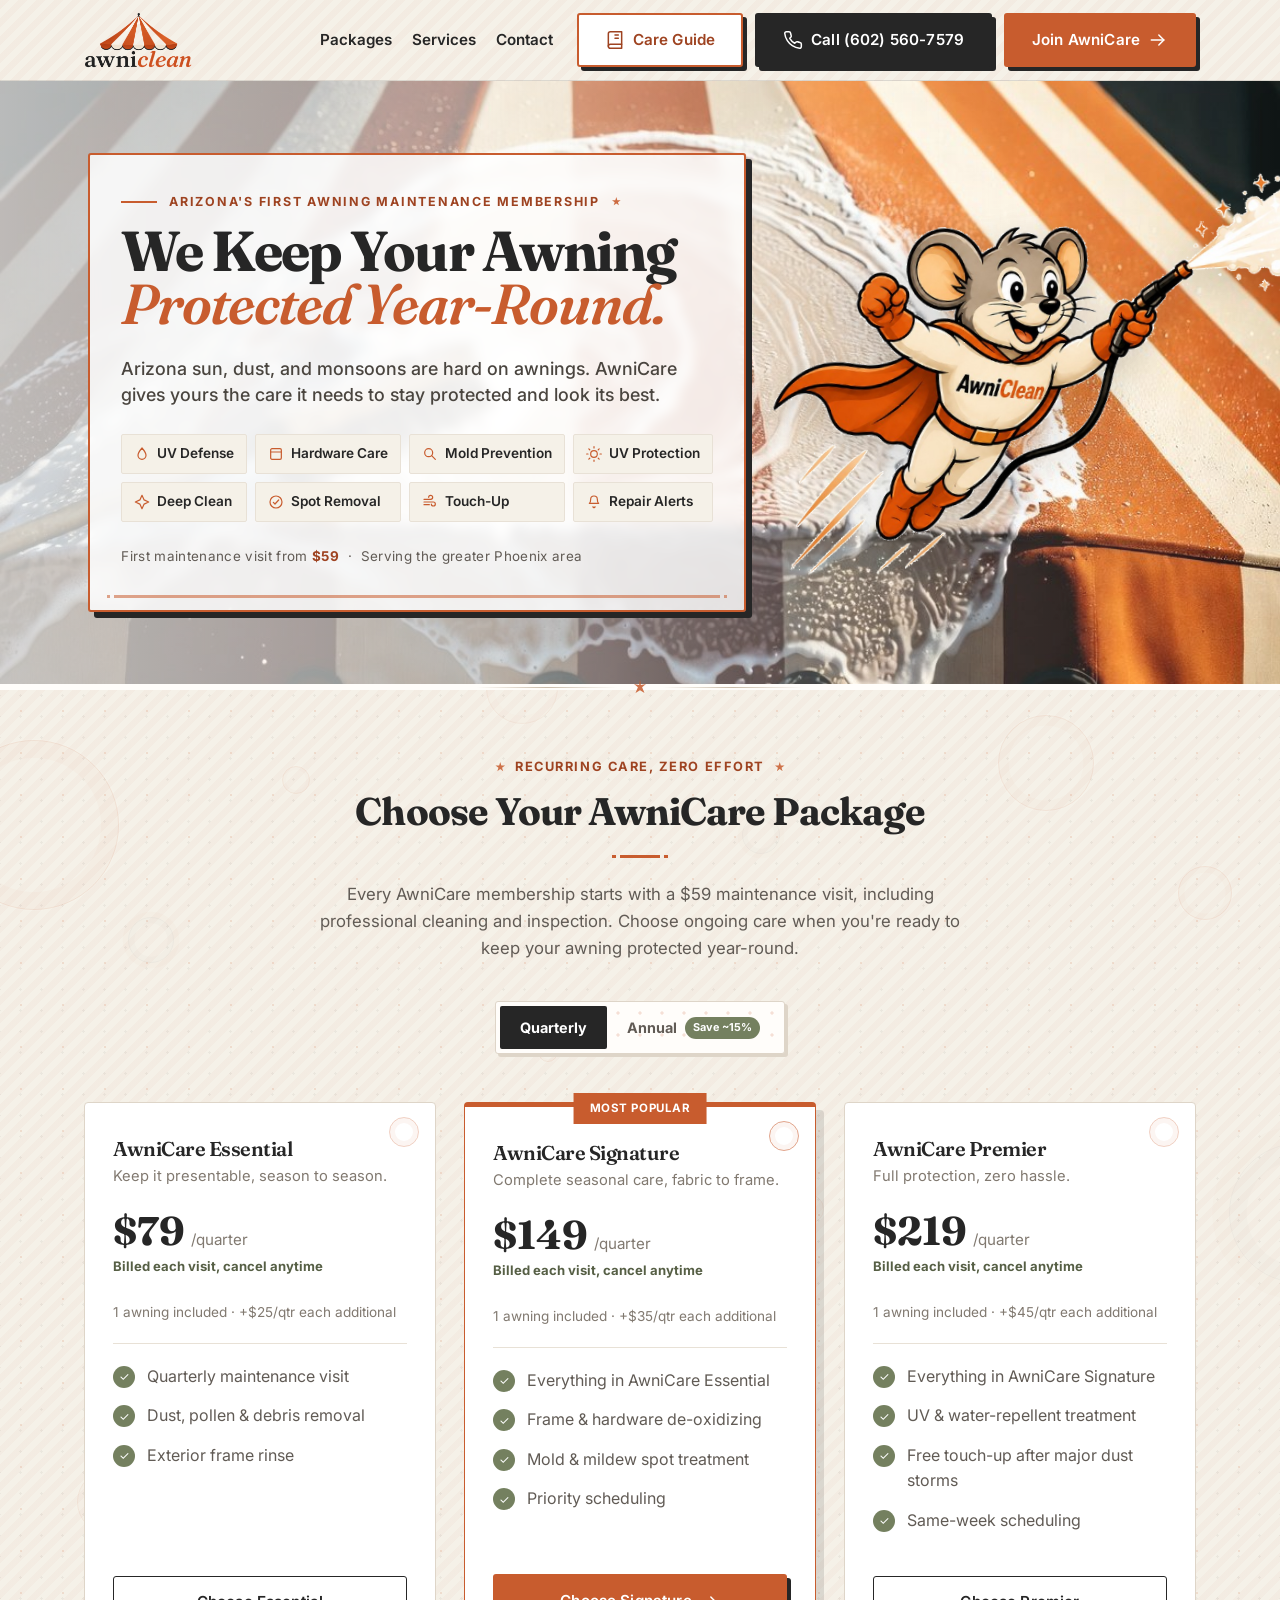
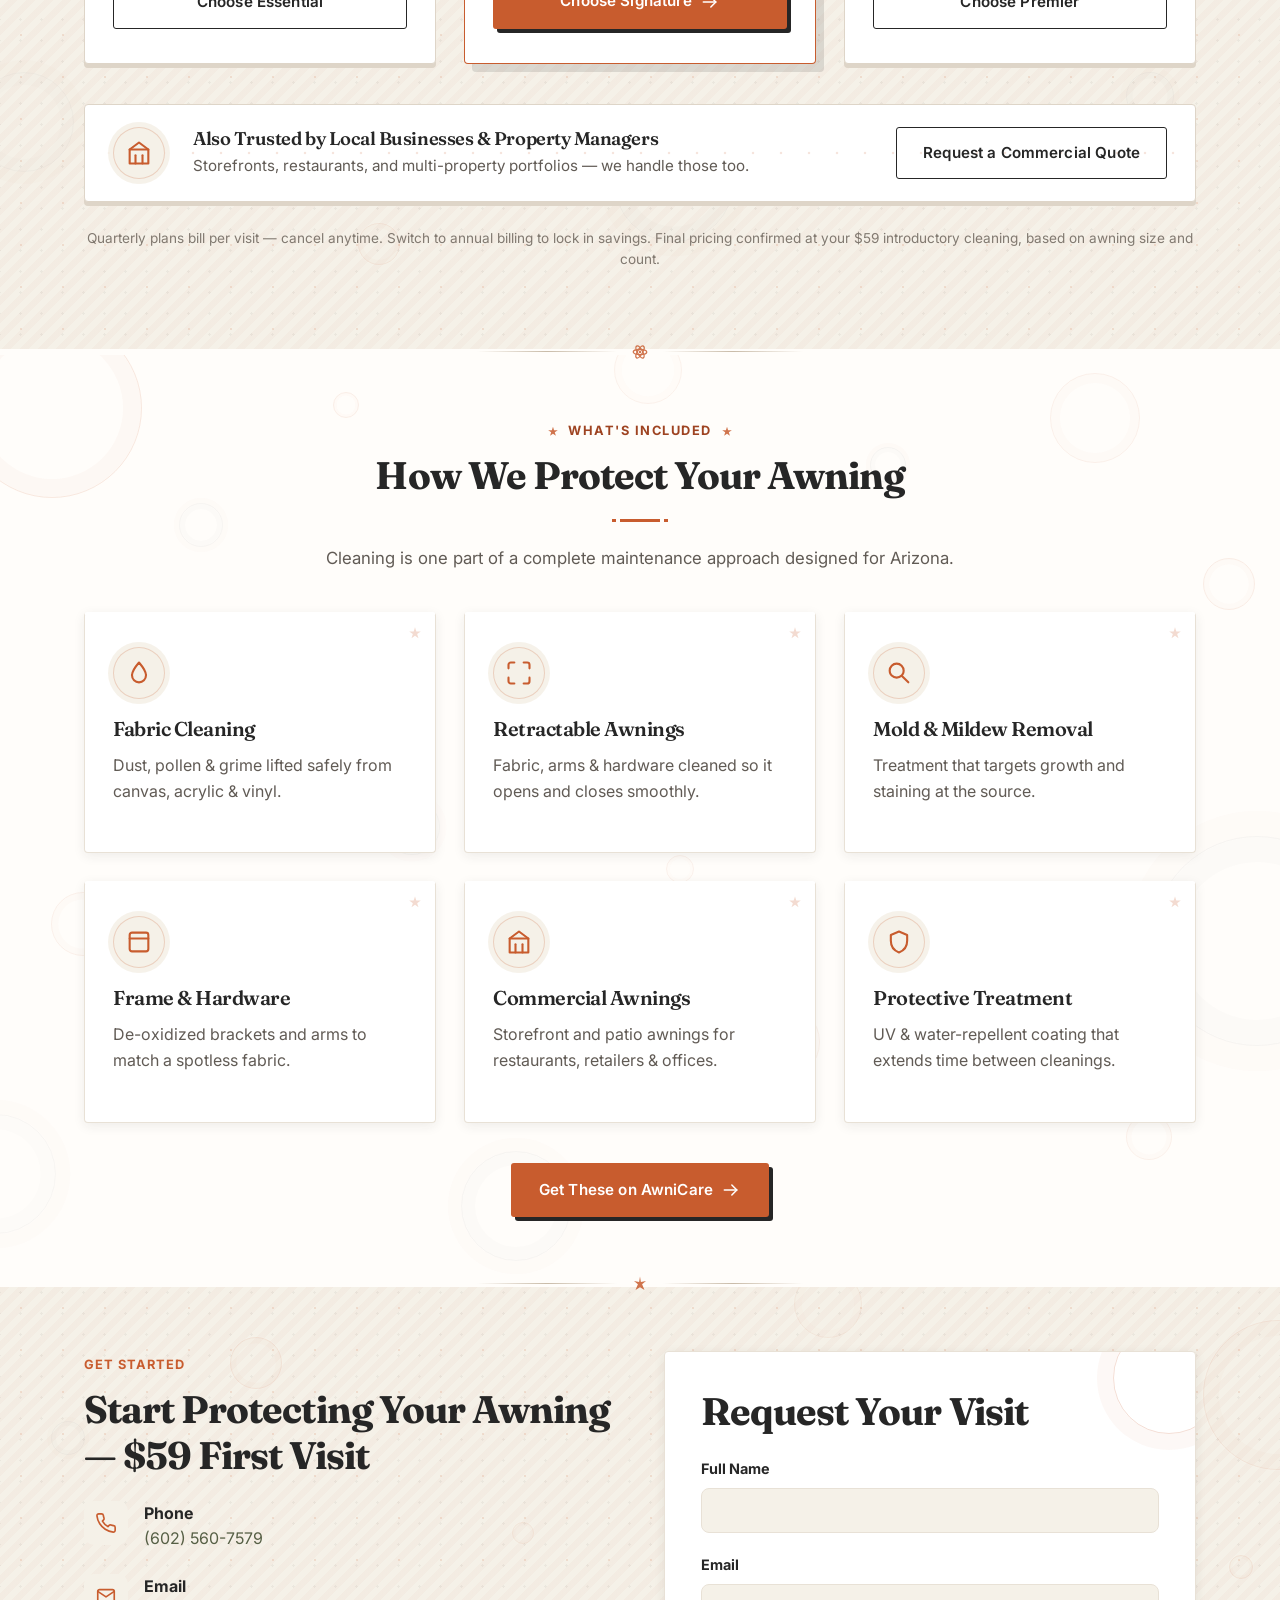
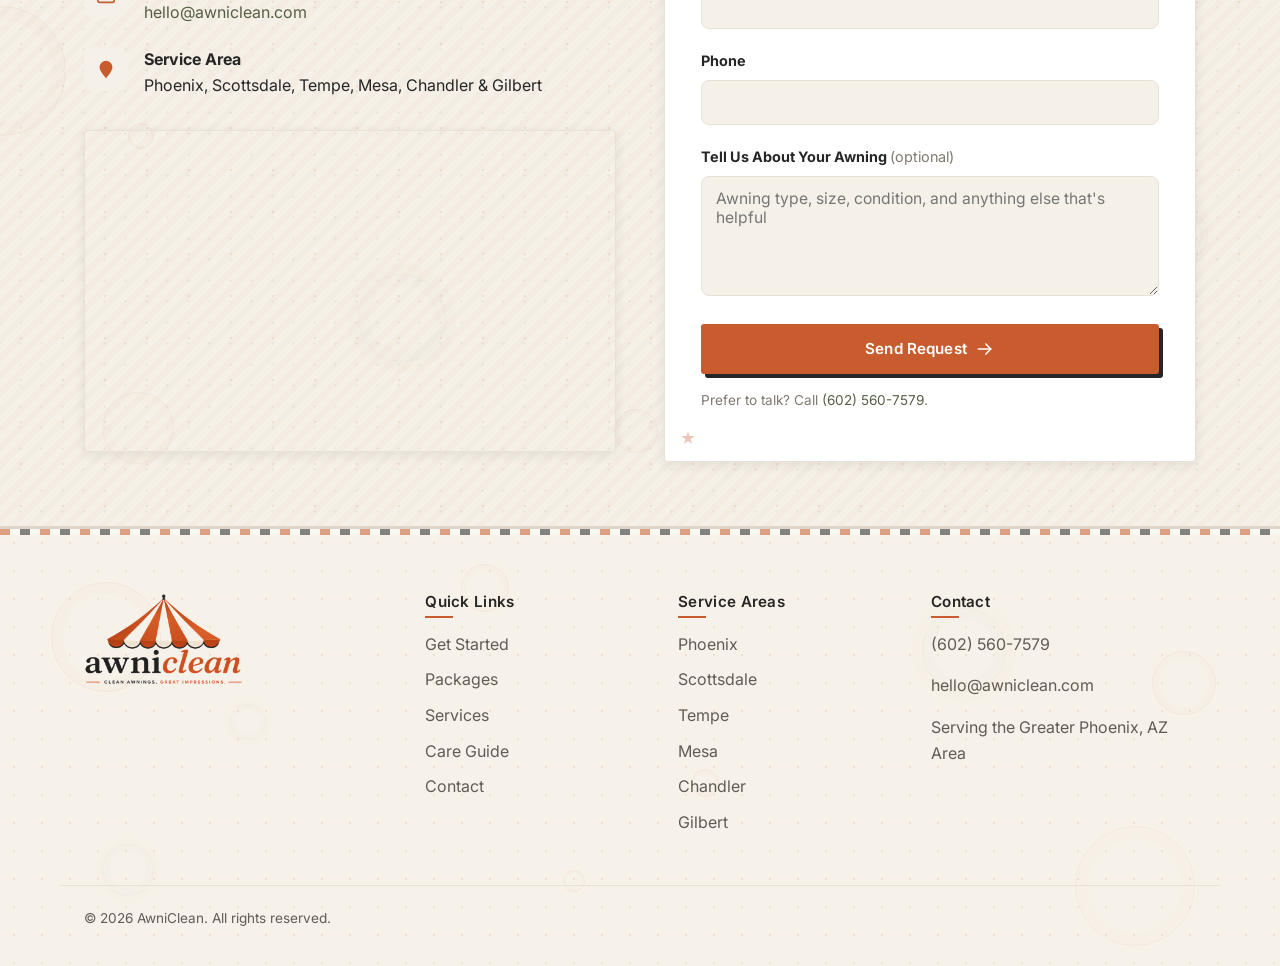
==== index.html @ f1958aed "Revamp header/hero, add mascot & visuals Redesign site header and hero: replace care-guide nav-pill " ====
<!doctype html>
<html lang="en">
    <head>
        <meta charset="UTF-8" />
        <meta name="viewport" content="width=device-width, initial-scale=1.0" />
        <title>AwniClean | Awning Cleaning Packages — Phoenix, AZ</title>
        <meta
            name="description"
            content="Join an AwniCare package and get your first cleaning for just $59 — then enjoy quarterly or annual awning maintenance year-round. Serving Phoenix, Scottsdale, Tempe, Mesa, Chandler &amp; Gilbert, AZ."
        />
        <link rel="canonical" href="https://awniclean.com/" />
        <meta name="robots" content="index, follow" />

        <meta property="og:type" content="website" />
        <meta property="og:site_name" content="AwniClean" />
        <meta
            property="og:title"
            content="AwniClean | Awning Cleaning Packages — Phoenix, AZ"
        />
        <meta
            property="og:description"
            content="Join an AwniCare package and get your first cleaning for just $59 — then enjoy quarterly or annual awning maintenance year-round."
        />
        <meta property="og:url" content="https://awniclean.com/" />
        <meta
            property="og:image"
            content="https://awniclean.com/images/og-image.png"
        />
        <meta name="twitter:card" content="summary_large_image" />

        <link rel="icon" type="image/png" href="favicon.png" />
        <link rel="preconnect" href="https://fonts.googleapis.com" />
        <link rel="preconnect" href="https://fonts.gstatic.com" crossorigin />
        <link
            href="https://fonts.googleapis.com/css2?family=Fraunces:ital,wght@0,500;0,600;0,700;1,600&family=Inter:wght@400;500;600;700&display=swap"
            rel="stylesheet"
        />
        <link rel="stylesheet" href="css/style.css" />

        <script type="application/ld+json">
            {
                "@context": "https://schema.org",
                "@type": "HomeAndConstructionBusiness",
                "name": "AwniClean",
                "image": "https://awniclean.com/images/logo-full.png",
                "telephone": "+1-602-560-7579",
                "email": "hello@awniclean.com",
                "url": "https://awniclean.com/",
                "priceRange": "$$",
                "areaServed": [
                    { "@type": "City", "name": "Phoenix" },
                    { "@type": "City", "name": "Scottsdale" },
                    { "@type": "City", "name": "Tempe" },
                    { "@type": "City", "name": "Mesa" },
                    { "@type": "City", "name": "Chandler" },
                    { "@type": "City", "name": "Gilbert" }
                ],
                "address": {
                    "@type": "PostalAddress",
                    "addressRegion": "AZ",
                    "addressCountry": "US"
                },
                "description": "Awning cleaning and maintenance packages serving the Greater Phoenix, Arizona area.",
                "makesOffer": [
                    {
                        "@type": "Offer",
                        "name": "AwniCare Essential",
                        "priceCurrency": "USD",
                        "price": "79",
                        "description": "Quarterly fabric cleaning for one awning."
                    },
                    {
                        "@type": "Offer",
                        "name": "AwniCare Signature",
                        "priceCurrency": "USD",
                        "price": "149",
                        "description": "Quarterly fabric, frame, and hardware cleaning with mold and mildew spot treatment for up to two awnings."
                    },
                    {
                        "@type": "Offer",
                        "name": "AwniCare Premier",
                        "priceCurrency": "USD",
                        "price": "219",
                        "description": "Full-service quarterly cleaning with protective treatment and priority scheduling for up to three awnings."
                    }
                ]
            }
        </script>
    </head>
    <body>
        <svg style="display: none" aria-hidden="true">
            <symbol id="icon-phone" viewBox="0 0 24 24">
                <path
                    d="M22 16.92v3a2 2 0 0 1-2.18 2 19.79 19.79 0 0 1-8.63-3.07 19.5 19.5 0 0 1-6-6 19.79 19.79 0 0 1-3.07-8.67A2 2 0 0 1 4.11 2h3a2 2 0 0 1 2 1.72c.13.96.36 1.9.7 2.81a2 2 0 0 1-.45 2.11L8.09 9.91a16 16 0 0 0 6 6l1.27-1.27a2 2 0 0 1 2.11-.45c.91.34 1.85.57 2.81.7A2 2 0 0 1 22 16.92z"
                />
            </symbol>
            <symbol id="icon-sparkle" viewBox="0 0 24 24">
                <path
                    d="M12 2 L15.18 8.82 L22 12 L15.18 15.18 L12 22 L8.82 15.18 L2 12 L8.82 8.82 Z"
                />
            </symbol>
            <symbol id="icon-check-circle" viewBox="0 0 24 24">
                <circle cx="12" cy="12" r="9" />
                <path d="M8 12.5l2.5 2.5L16 9" />
            </symbol>
            <symbol id="icon-shield" viewBox="0 0 24 24">
                <path
                    d="M12 3 L19 6 V11 C19 16 16 19.5 12 21 C8 19.5 5 16 5 11 V6 Z"
                />
            </symbol>
            <symbol id="icon-sun" viewBox="0 0 24 24">
                <circle cx="12" cy="12" r="5" />
                <line x1="12" y1="1" x2="12" y2="3" />
                <line x1="12" y1="21" x2="12" y2="23" />
                <line x1="4.22" y1="4.22" x2="5.64" y2="5.64" />
                <line x1="18.36" y1="18.36" x2="19.78" y2="19.78" />
                <line x1="1" y1="12" x2="3" y2="12" />
                <line x1="21" y1="12" x2="23" y2="12" />
                <line x1="4.22" y1="19.78" x2="5.64" y2="18.36" />
                <line x1="18.36" y1="5.64" x2="19.78" y2="4.22" />
            </symbol>
            <symbol id="icon-wind" viewBox="0 0 24 24">
                <path d="M3 8h10a3 3 0 1 0 -3 -3" />
                <path d="M3 12h14a3 3 0 1 1 -3 3" />
                <path d="M3 16h8" />
            </symbol>
            <symbol id="icon-sliders" viewBox="0 0 24 24">
                <line x1="4" y1="6" x2="20" y2="6" />
                <circle cx="9" cy="6" r="2" />
                <line x1="4" y1="12" x2="20" y2="12" />
                <circle cx="15" cy="12" r="2" />
                <line x1="4" y1="18" x2="20" y2="18" />
                <circle cx="9" cy="18" r="2" />
            </symbol>
            <symbol id="icon-bell" viewBox="0 0 24 24">
                <path
                    d="M12 3a5 5 0 0 0-5 5c0 5-2 6-2 6h14s-2-1-2-6a5 5 0 0 0-5-5z"
                />
                <path d="M10.5 19a1.5 1.5 0 0 0 3 0" />
            </symbol>
            <symbol id="icon-droplet" viewBox="0 0 24 24">
                <path
                    d="M12 3 C12 3 6 10 6 14 A6 6 0 0 0 18 14 C18 10 12 3 12 3 Z"
                />
            </symbol>
            <symbol id="icon-expand" viewBox="0 0 24 24">
                <path d="M8 3H5a2 2 0 0 0-2 2v3" />
                <path d="M16 3h3a2 2 0 0 1 2 2v3" />
                <path d="M8 21H5a2 2 0 0 1-2-2v-3" />
                <path d="M16 21h3a2 2 0 0 0 2-2v-3" />
            </symbol>
            <symbol id="icon-search" viewBox="0 0 24 24">
                <circle cx="10" cy="10" r="6" />
                <line x1="14.5" y1="14.5" x2="20" y2="20" />
            </symbol>
            <symbol id="icon-frame" viewBox="0 0 24 24">
                <rect x="4" y="4" width="16" height="16" rx="2" />
                <line x1="4" y1="9" x2="20" y2="9" />
            </symbol>
            <symbol id="icon-building" viewBox="0 0 24 24">
                <rect x="4" y="9" width="16" height="12" />
                <path d="M4 9l8-6 8 6" />
                <line x1="9" y1="21" x2="9" y2="14" />
                <line x1="15" y1="21" x2="15" y2="14" />
            </symbol>
            <symbol id="icon-mail" viewBox="0 0 24 24">
                <rect x="3" y="5" width="18" height="14" rx="2" />
                <path d="M3 7l9 6 9-6" />
            </symbol>
            <symbol id="icon-pin" viewBox="0 0 24 24">
                <path d="M12 22s7-7.58 7-12a7 7 0 1 0-14 0c0 4.42 7 12 7 12z" />
                <circle cx="12" cy="10" r="2.5" />
            </symbol>
            <symbol id="icon-arrow-right" viewBox="0 0 24 24">
                <line x1="4" y1="12" x2="19" y2="12" />
                <polyline points="13 6 19 12 13 18" />
            </symbol>
            <symbol id="icon-book" viewBox="0 0 24 24">
                <path d="M4 19.5A2.5 2.5 0 0 1 6.5 17H20" />
                <path d="M6.5 2H20v20H6.5A2.5 2.5 0 0 1 4 19.5v-15A2.5 2.5 0 0 1 6.5 2z" />
                <line x1="12" y1="6" x2="16" y2="6" />
                <line x1="12" y1="10" x2="16" y2="10" />
            </symbol>
            <symbol id="icon-atomic" viewBox="0 0 24 24">
                <circle cx="12" cy="12" r="1.6" fill="currentColor" stroke="none" />
                <ellipse cx="12" cy="12" rx="9" ry="3.4" transform="rotate(60 12 12)" />
                <ellipse cx="12" cy="12" rx="9" ry="3.4" transform="rotate(-60 12 12)" />
                <ellipse cx="12" cy="12" rx="9" ry="3.4" />
            </symbol>
            <symbol id="icon-starburst" viewBox="0 0 24 24">
                <path
                    d="M12 2l1.2 7.2L20 8l-5.2 4.2L18 20l-6-3.8L6 20l3.2-7.8L4 8l6.8 1.2L12 2z"
                    fill="currentColor"
                    stroke="none"
                />
            </symbol>
        </svg>

        <header class="site-header" id="siteHeader">
            <div class="container header-inner">
                <a href="#top" class="logo"
                    ><img
                        class="logo-header-img"
                        src="images/logo-compact.png"
                        alt="AwniClean"
                /></a>
                <nav class="site-nav">
                    <a href="#packages">Packages</a>
                    <a href="#services">Services</a>
                    <a href="#contact">Contact</a>
                </nav>
                <div class="header-cta">
                    <a href="care-guide.html" class="btn btn-care"
                        ><svg class="icon" aria-hidden="true"><use href="#icon-book"></use></svg>
                        Care Guide</a
                    >
                    <a href="tel:+16025607579" class="btn btn-call"
                        ><svg class="icon"><use href="#icon-phone"></use></svg>
                        Call (602) 560-7579</a
                    >
                    <a href="#packages" class="btn btn-primary"
                        >Join AwniCare
                        <svg class="icon">
                            <use href="#icon-arrow-right"></use></svg
                    ></a>
                </div>
                <button
                    class="nav-toggle"
                    id="navToggle"
                    aria-label="Toggle menu"
                    aria-expanded="false"
                >
                    <span></span><span></span><span></span>
                </button>
            </div>
        </header>

        <main id="top">
            <!-- INTRO -->
            <section id="offer" class="hero">
                <div class="container">
                    <div class="hero-layout">
                        <div class="section-head section-head-wide hero-copy">
                            <span class="eyebrow">Arizona's First Awning Maintenance Membership</span>
                            <h1>We Keep Your Awning<br /><em>Protected Year-Round.</em></h1>
                            <p class="hero-lead">
                                Arizona sun, dust, and monsoons are hard on awnings.
                                AwniCare gives yours the care it needs to stay protected and look its best.
                            </p>
                        <div class="feature-tags">
                            <span
                                ><svg class="icon">
                                    <use href="#icon-droplet"></use></svg
                                >UV Defense</span
                            >
                            <span
                                ><svg class="icon">
                                    <use href="#icon-frame"></use></svg
                                >Hardware Care</span
                            >
                            <span
                                ><svg class="icon">
                                    <use href="#icon-search"></use></svg
                                >Mold Prevention</span
                            >
                            <span
                                ><svg class="icon">
                                    <use href="#icon-sun"></use></svg
                                >UV Protection</span
                            >
                            <span
                                ><svg class="icon">
                                    <use href="#icon-sparkle"></use></svg
                                >Deep Clean</span
                            >
                            <span
                                ><svg class="icon">
                                    <use href="#icon-check-circle"></use></svg
                                >Spot Removal</span
                            >
                            <span
                                ><svg class="icon">
                                    <use href="#icon-wind"></use></svg
                                >Touch-Up</span
                            >
                            <span
                                ><svg class="icon">
                                    <use href="#icon-bell"></use></svg
                                >Repair Alerts</span
                            >
                        </div>
                        <p class="hero-note">First maintenance visit from <strong>$59</strong> &nbsp;·&nbsp; Serving the greater Phoenix area</p>
                        </div>
                        <img
                            class="hero-mascot"
                            src="images/mascot-awniclean.png"
                            alt="AwniClean mascot — a superhero mouse with a pressure washer"
                            width="900"
                            height="601"
                        />
                    </div>
                </div>
            </section>

            <!-- PACKAGES -->
            <div class="mcm-divider" aria-hidden="true"><span></span><svg class="icon"><use href="#icon-starburst"></use></svg><span></span></div>
            <section id="packages" class="section-alt">
                <div class="bubble-field" aria-hidden="true">
                    <i class="bubble" style="--x: -4%; --y: 4%; --s: 170px; --o: 0.55"></i>
                    <i class="bubble bubble-soft" style="--x: 10%; --y: 18%; --s: 46px; --o: 0.45"></i>
                    <i class="bubble" style="--x: 22%; --y: 6%; --s: 28px; --o: 0.4"></i>
                    <i class="bubble" style="--x: 38%; --y: -3%; --s: 72px; --o: 0.35"></i>
                    <i class="bubble bubble-soft" style="--x: 58%; --y: 10%; --s: 38px; --o: 0.4"></i>
                    <i class="bubble" style="--x: 78%; --y: 2%; --s: 96px; --o: 0.45"></i>
                    <i class="bubble" style="--x: 92%; --y: 14%; --s: 54px; --o: 0.5"></i>
                    <i class="bubble bubble-soft" style="--x: 96%; --y: 36%; --s: 140px; --o: 0.4"></i>
                    <i class="bubble" style="--x: 84%; --y: 52%; --s: 34px; --o: 0.45"></i>
                    <i class="bubble" style="--x: 70%; --y: 68%; --s: 88px; --o: 0.35"></i>
                    <i class="bubble bubble-soft" style="--x: 48%; --y: 82%; --s: 120px; --o: 0.4"></i>
                    <i class="bubble" style="--x: 28%; --y: 90%; --s: 42px; --o: 0.45"></i>
                    <i class="bubble" style="--x: 6%; --y: 62%; --s: 64px; --o: 0.4"></i>
                    <i class="bubble bubble-soft" style="--x: -2%; --y: 78%; --s: 100px; --o: 0.35"></i>
                    <i class="bubble" style="--x: 15%; --y: 44%; --s: 24px; --o: 0.5"></i>
                    <i class="bubble" style="--x: 62%; --y: 40%; --s: 30px; --o: 0.35"></i>
                    <i class="bubble bubble-soft" style="--x: 88%; --y: 78%; --s: 48px; --o: 0.4"></i>
                    <i class="bubble" style="--x: 42%; --y: 28%; --s: 20px; --o: 0.45"></i>
                </div>
                <div class="container">
                    <div class="section-head">
                        <span class="eyebrow">Recurring Care, Zero Effort</span>
                        <h2>Choose Your AwniCare Package</h2>
                        <p>
                            Every AwniCare membership starts with a $59
                            maintenance visit, including professional cleaning
                            and inspection. Choose ongoing care when you're
                            ready to keep your awning protected year-round.
                        </p>
                    </div>

                    <div class="billing-toggle">
                        <div class="billing-toggle-inner">
                            <input
                                type="radio"
                                name="billing"
                                id="billQuarterly"
                                value="quarterly"
                                checked
                            />
                            <label for="billQuarterly">Quarterly</label>
                            <input
                                type="radio"
                                name="billing"
                                id="billAnnual"
                                value="annual"
                            />
                            <label for="billAnnual"
                                >Annual
                                <span class="save-badge">Save ~15%</span></label
                            >
                        </div>
                    </div>

                    <div class="package-grid">
                        <div class="package-card">
                            <h3 class="package-name">AwniCare Essential</h3>
                            <p class="package-tagline">
                                Keep it presentable, season to season.
                            </p>
                            <div
                                class="package-price"
                                data-quarterly="$79"
                                data-annual="$269"
                                data-save="~$47/yr"
                            >
                                <span class="price-amount">$79</span
                                ><span class="price-period">/quarter</span>
                            </div>
                            <p class="package-billing-note">
                                Billed each visit, cancel anytime
                            </p>
                            <p class="package-for">
                                1 awning included &middot; +$25/qtr each
                                additional
                            </p>
                            <ul class="icon-list">
                                <li>Quarterly maintenance visit</li>
                                <li>Dust, pollen &amp; debris removal</li>
                                <li>Exterior frame rinse</li>
                            </ul>
                            <a
                                href="#contact"
                                class="btn btn-outline-navy"
                                data-package="AwniCare Essential"
                                >Choose Essential</a
                            >
                        </div>

                        <div class="package-card featured">
                            <span class="package-ribbon">Most Popular</span>
                            <h3 class="package-name">AwniCare Signature</h3>
                            <p class="package-tagline">
                                Complete seasonal care, fabric to frame.
                            </p>
                            <div
                                class="package-price"
                                data-quarterly="$149"
                                data-annual="$499"
                                data-save="~$97/yr"
                            >
                                <span class="price-amount">$149</span
                                ><span class="price-period">/quarter</span>
                            </div>
                            <p class="package-billing-note">
                                Billed each visit, cancel anytime
                            </p>
                            <p class="package-for">
                                1 awning included &middot; +$35/qtr each
                                additional
                            </p>
                            <ul class="icon-list">
                                <li>Everything in AwniCare Essential</li>
                                <li>Frame &amp; hardware de-oxidizing</li>
                                <li>Mold &amp; mildew spot treatment</li>
                                <li>Priority scheduling</li>
                            </ul>
                            <a
                                href="#contact"
                                class="btn btn-primary"
                                data-package="AwniCare Signature"
                                >Choose Signature
                                <svg class="icon">
                                    <use href="#icon-arrow-right"></use></svg
                            ></a>
                        </div>

                        <div class="package-card">
                            <h3 class="package-name">AwniCare Premier</h3>
                            <p class="package-tagline">
                                Full protection, zero hassle.
                            </p>
                            <div
                                class="package-price"
                                data-quarterly="$219"
                                data-annual="$729"
                                data-save="~$147/yr"
                            >
                                <span class="price-amount">$219</span
                                ><span class="price-period">/quarter</span>
                            </div>
                            <p class="package-billing-note">
                                Billed each visit, cancel anytime
                            </p>
                            <p class="package-for">
                                1 awning included &middot; +$45/qtr each
                                additional
                            </p>
                            <ul class="icon-list">
                                <li>Everything in AwniCare Signature</li>
                                <li>UV &amp; water-repellent treatment</li>
                                <li>Free touch-up after major dust storms</li>
                                <li>Same-week scheduling</li>
                            </ul>
                            <a
                                href="#contact"
                                class="btn btn-outline-navy"
                                data-package="AwniCare Premier"
                                >Choose Premier</a
                            >
                        </div>
                    </div>

                    <div class="commercial-banner">
                        <div class="card-icon"><svg class="icon"><use href="#icon-building"></use></svg></div>
                        <div class="commercial-banner-copy">
                            <h3>Also Trusted by Local Businesses &amp; Property Managers</h3>
                            <p>Storefronts, restaurants, and multi-property portfolios — we handle those too.</p>
                        </div>
                        <a href="#contact" class="btn btn-outline-navy" data-package="Commercial Account">Request a Commercial Quote</a>
                    </div>

                    <p
                        class="form-note"
                        style="text-align: center; margin-top: 1.6rem"
                    >
                        Quarterly plans bill per visit — cancel anytime. Switch
                        to annual billing to lock in savings. Final pricing
                        confirmed at your $59 introductory cleaning, based on
                        awning size and count.
                    </p>
                </div>
            </section>

            <!-- SERVICES -->
            <div class="mcm-divider" aria-hidden="true"><span></span><svg class="icon"><use href="#icon-atomic"></use></svg><span></span></div>
            <section id="services">
                <div class="bubble-field" aria-hidden="true">
                    <i class="bubble" style="--x: -3%; --y: -4%; --s: 180px; --o: 0.65"></i>
                    <i class="bubble bubble-soft" style="--x: 14%; --y: 16%; --s: 44px; --o: 0.4"></i>
                    <i class="bubble" style="--x: 26%; --y: 4%; --s: 26px; --o: 0.45"></i>
                    <i class="bubble" style="--x: 48%; --y: -2%; --s: 68px; --o: 0.35"></i>
                    <i class="bubble bubble-soft" style="--x: 68%; --y: 10%; --s: 36px; --o: 0.45"></i>
                    <i class="bubble" style="--x: 82%; --y: 2%; --s: 90px; --o: 0.4"></i>
                    <i class="bubble" style="--x: 94%; --y: 22%; --s: 52px; --o: 0.5"></i>
                    <i class="bubble bubble-soft" style="--x: 90%; --y: 52%; --s: 210px; --o: 0.42"></i>
                    <i class="bubble" style="--x: 74%; --y: 48%; --s: 30px; --o: 0.4"></i>
                    <i class="bubble" style="--x: 58%; --y: 70%; --s: 78px; --o: 0.35"></i>
                    <i class="bubble bubble-soft" style="--x: 36%; --y: 86%; --s: 110px; --o: 0.4"></i>
                    <i class="bubble" style="--x: 18%; --y: 76%; --s: 40px; --o: 0.45"></i>
                    <i class="bubble" style="--x: 4%; --y: 58%; --s: 64px; --o: 0.4"></i>
                    <i class="bubble bubble-soft" style="--x: -5%; --y: 82%; --s: 120px; --o: 0.35"></i>
                    <i class="bubble" style="--x: 42%; --y: 38%; --s: 22px; --o: 0.5"></i>
                    <i class="bubble" style="--x: 62%; --y: 28%; --s: 18px; --o: 0.4"></i>
                    <i class="bubble bubble-soft" style="--x: 8%; --y: 36%; --s: 32px; --o: 0.4"></i>
                    <i class="bubble" style="--x: 88%; --y: 82%; --s: 46px; --o: 0.4"></i>
                    <i class="bubble" style="--x: 52%; --y: 54%; --s: 28px; --o: 0.35"></i>
                    <i class="bubble bubble-soft" style="--x: 30%; --y: 48%; --s: 56px; --o: 0.3"></i>
                </div>
                <div class="container">
                    <div class="section-head">
                        <span class="eyebrow">What's Included</span>
                        <h2>How We Protect Your Awning</h2>
                        <p>
                            Cleaning is one part of a complete maintenance
                            approach designed for Arizona.
                        </p>
                    </div>
                    <div class="grid-3">
                        <div class="card">
                            <div class="card-icon">
                                <svg class="icon">
                                    <use href="#icon-droplet"></use>
                                </svg>
                            </div>
                            <h3>Fabric Cleaning</h3>
                            <p>
                                Dust, pollen &amp; grime lifted safely from
                                canvas, acrylic &amp; vinyl.
                            </p>
                        </div>
                        <div class="card">
                            <div class="card-icon">
                                <svg class="icon">
                                    <use href="#icon-expand"></use>
                                </svg>
                            </div>
                            <h3>Retractable Awnings</h3>
                            <p>
                                Fabric, arms &amp; hardware cleaned so it opens
                                and closes smoothly.
                            </p>
                        </div>
                        <div class="card">
                            <div class="card-icon">
                                <svg class="icon">
                                    <use href="#icon-search"></use>
                                </svg>
                            </div>
                            <h3>Mold &amp; Mildew Removal</h3>
                            <p>
                                Treatment that targets growth and staining at
                                the source.
                            </p>
                        </div>
                        <div class="card">
                            <div class="card-icon">
                                <svg class="icon">
                                    <use href="#icon-frame"></use>
                                </svg>
                            </div>
                            <h3>Frame &amp; Hardware</h3>
                            <p>
                                De-oxidized brackets and arms to match a
                                spotless fabric.
                            </p>
                        </div>
                        <div class="card">
                            <div class="card-icon">
                                <svg class="icon">
                                    <use href="#icon-building"></use>
                                </svg>
                            </div>
                            <h3>Commercial Awnings</h3>
                            <p>
                                Storefront and patio awnings for restaurants,
                                retailers &amp; offices.
                            </p>
                        </div>
                        <div class="card">
                            <div class="card-icon">
                                <svg class="icon">
                                    <use href="#icon-shield"></use>
                                </svg>
                            </div>
                            <h3>Protective Treatment</h3>
                            <p>
                                UV &amp; water-repellent coating that extends
                                time between cleanings.
                            </p>
                        </div>
                    </div>
                    <div style="text-align: center; margin-top: 2.5rem">
                        <a href="#packages" class="btn btn-primary"
                            >Get These on AwniCare
                            <svg class="icon">
                                <use href="#icon-arrow-right"></use></svg
                        ></a>
                    </div>
                </div>
            </section>

            <div class="mcm-divider" aria-hidden="true"><span></span><svg class="icon"><use href="#icon-starburst"></use></svg><span></span></div>
            <!-- CONTACT -->
            <section id="contact" class="section-alt">
                <div class="bubble-field" aria-hidden="true">
                    <i class="bubble" style="--x: 94%; --y: 4%; --s: 150px; --o: 0.45"></i>
                    <i class="bubble bubble-soft" style="--x: 78%; --y: 12%; --s: 40px; --o: 0.4"></i>
                    <i class="bubble" style="--x: 62%; --y: -2%; --s: 68px; --o: 0.35"></i>
                    <i class="bubble" style="--x: 18%; --y: 6%; --s: 52px; --o: 0.5"></i>
                    <i class="bubble bubble-soft" style="--x: 4%; --y: 16%; --s: 34px; --o: 0.4"></i>
                    <i class="bubble" style="--x: -5%; --y: 38%; --s: 130px; --o: 0.4"></i>
                    <i class="bubble" style="--x: 10%; --y: 52%; --s: 26px; --o: 0.45"></i>
                    <i class="bubble bubble-soft" style="--x: 28%; --y: 70%; --s: 88px; --o: 0.35"></i>
                    <i class="bubble" style="--x: 48%; --y: 86%; --s: 44px; --o: 0.4"></i>
                    <i class="bubble" style="--x: 70%; --y: 76%; --s: 100px; --o: 0.4"></i>
                    <i class="bubble bubble-soft" style="--x: 90%; --y: 62%; --s: 56px; --o: 0.4"></i>
                    <i class="bubble" style="--x: 86%; --y: 88%; --s: 30px; --o: 0.45"></i>
                    <i class="bubble" style="--x: 40%; --y: 28%; --s: 22px; --o: 0.4"></i>
                    <i class="bubble bubble-soft" style="--x: 54%; --y: 48%; --s: 36px; --o: 0.35"></i>
                    <i class="bubble" style="--x: 8%; --y: 84%; --s: 72px; --o: 0.35"></i>
                    <i class="bubble" style="--x: 96%; --y: 32%; --s: 24px; --o: 0.5"></i>
                </div>
                <div class="container contact-wrap">
                    <div>
                        <span class="eyebrow">Get Started</span>
                        <h2>Start Protecting Your Awning — $59 First Visit</h2>
                        <ul class="contact-info-list">
                            <li>
                                <span class="ci-icon"
                                    ><svg class="icon">
                                        <use href="#icon-phone"></use></svg
                                ></span>
                                <div>
                                    <strong>Phone</strong
                                    ><a href="tel:+16025607579"
                                        >(602) 560-7579</a
                                    >
                                </div>
                            </li>
                            <li>
                                <span class="ci-icon"
                                    ><svg class="icon">
                                        <use href="#icon-mail"></use></svg
                                ></span>
                                <div>
                                    <strong>Email</strong
                                    ><a href="mailto:hello@awniclean.com"
                                        >hello@awniclean.com</a
                                    >
                                </div>
                            </li>
                            <li>
                                <span class="ci-icon"
                                    ><svg class="icon icon-pin">
                                        <use href="#icon-pin"></use></svg
                                ></span>
                                <div>
                                    <strong>Service Area</strong>Phoenix,
                                    Scottsdale, Tempe, Mesa, Chandler &amp;
                                    Gilbert
                                </div>
                            </li>
                        </ul>
                        <div class="map-embed">
                            <iframe
                                src="https://www.google.com/maps?q=Phoenix,AZ&output=embed"
                                title="Map of the Phoenix, AZ service area"
                                loading="lazy"
                                referrerpolicy="no-referrer-when-downgrade"
                            >
                            </iframe>
                        </div>
                    </div>

                    <div class="form-card">
                        <h2>Request Your Visit</h2>
                        <!--
          Formspree setup:
          1. Create a free account at https://formspree.io
          2. Create a new form and copy its endpoint (looks like https://formspree.io/f/xxxxxxxx)
          3. Replace YOUR_FORM_ID below with that ID
        -->
                        <form
                            id="contactForm"
                            action="https://formspree.io/f/YOUR_FORM_ID"
                            method="POST"
                        >
                            <input
                                type="text"
                                name="_gotcha"
                                class="hp-field"
                                tabindex="-1"
                                autocomplete="off"
                            />
                            <input
                                type="hidden"
                                name="_subject"
                                value="New quote request from awniclean.com"
                            />

                            <div class="form-row">
                                <label for="name">Full Name</label>
                                <input
                                    type="text"
                                    id="name"
                                    name="name"
                                    required
                                    autocomplete="name"
                                />
                            </div>
                            <div class="form-row">
                                <label for="email">Email</label>
                                <input
                                    type="email"
                                    id="email"
                                    name="email"
                                    required
                                    autocomplete="email"
                                />
                            </div>
                            <div class="form-row">
                                <label for="phone">Phone</label>
                                <input
                                    type="tel"
                                    id="phone"
                                    name="phone"
                                    autocomplete="tel"
                                />
                            </div>
                            <div class="form-row">
                                <label for="message"
                                    >Tell Us About Your Awning
                                    <span
                                        style="
                                            font-weight: 400;
                                            color: var(--gray-500);
                                            text-transform: none;
                                            letter-spacing: 0;
                                        "
                                        >(optional)</span
                                    ></label
                                >
                                <textarea
                                    id="message"
                                    name="message"
                                    placeholder="Awning type, size, condition, and anything else that's helpful"
                                ></textarea>
                            </div>

                            <button
                                type="submit"
                                class="btn btn-primary btn-block"
                            >
                                Send Request
                                <svg class="icon">
                                    <use href="#icon-arrow-right"></use>
                                </svg>
                            </button>
                            <p
                                id="formStatus"
                                class="form-status"
                                role="status"
                            ></p>
                            <p class="form-note">
                                Prefer to talk? Call
                                <a href="tel:+16025607579">(602) 560-7579</a>.
                            </p>
                        </form>
                    </div>
                </div>
            </section>
        </main>

        <footer class="site-footer">
            <div class="bubble-field" aria-hidden="true">
                <i class="bubble" style="--x: 4%; --y: 12%; --s: 110px; --o: 0.4"></i>
                <i class="bubble bubble-soft" style="--x: 18%; --y: 40%; --s: 36px; --o: 0.35"></i>
                <i class="bubble" style="--x: 36%; --y: 8%; --s: 48px; --o: 0.4"></i>
                <i class="bubble" style="--x: 54%; --y: 55%; --s: 28px; --o: 0.4"></i>
                <i class="bubble bubble-soft" style="--x: 72%; --y: 18%; --s: 84px; --o: 0.35"></i>
                <i class="bubble" style="--x: 90%; --y: 28%; --s: 64px; --o: 0.4"></i>
                <i class="bubble" style="--x: 84%; --y: 68%; --s: 120px; --o: 0.3"></i>
                <i class="bubble bubble-soft" style="--x: 8%; --y: 72%; --s: 52px; --o: 0.35"></i>
                <i class="bubble" style="--x: 44%; --y: 78%; --s: 22px; --o: 0.4"></i>
            </div>
            <div class="container footer-grid">
                <div>
                    <a href="#top" class="logo footer-logo"
                        ><img
                            class="logo-footer-img"
                            src="images/logo-full.png"
                            alt="AwniClean — Clean Awnings. Great Impressions."
                    /></a>
                </div>
                <div>
                    <h3>Quick Links</h3>
                    <ul>
                        <li><a href="#offer">Get Started</a></li>
                        <li><a href="#packages">Packages</a></li>
                        <li><a href="#services">Services</a></li>
                        <li><a href="care-guide.html">Care Guide</a></li>
                        <li><a href="#contact">Contact</a></li>
                    </ul>
                </div>
                <div>
                    <h3>Service Areas</h3>
                    <ul>
                        <li>Phoenix</li>
                        <li>Scottsdale</li>
                        <li>Tempe</li>
                        <li>Mesa</li>
                        <li>Chandler</li>
                        <li>Gilbert</li>
                    </ul>
                </div>
                <div>
                    <h3>Contact</h3>
                    <p><a href="tel:+16025607579">(602) 560-7579</a></p>
                    <p>
                        <a href="mailto:hello@awniclean.com"
                            >hello@awniclean.com</a
                        >
                    </p>
                    <p>Serving the Greater Phoenix, AZ Area</p>
                </div>
            </div>
            <div class="footer-bottom container">
                <p>
                    &copy; <span id="year"></span> AwniClean. All rights
                    reserved.
                </p>
            </div>
        </footer>

        <div class="mobile-call-bar">
            <a href="tel:+16025607579"
                ><svg class="icon"><use href="#icon-phone"></use></svg> Call
                Now: (602) 560-7579</a
            >
        </div>

        <script src="js/main.js"></script>
    </body>
</html>
---- css/style.css ----
/* ==========================================================================
   AwniClean — global stylesheet
   ========================================================================== */

:root {
  --navy: #211d19;
  --navy-light: #38312a;
  --teal: #74805f;
  --teal-dark: #565f45;
  --terracotta: #bf5730;
  --terracotta-dark: #984526;
  --cream: #f5ede1;
  --white: #ffffff;
  --gray-900: #221f1a;
  --gray-700: #5c5348;
  --gray-500: #8a8071;
  --gray-200: #e5dbc9;
  --gray-100: #f0e8da;

  --font-head: 'Fraunces', Georgia, serif;
  --font-body: 'Inter', 'Segoe UI', system-ui, sans-serif;

  --radius: 10px;
  --shadow-sm: 0 2px 8px rgba(11, 37, 69, 0.08);
  --shadow-md: 0 8px 24px rgba(11, 37, 69, 0.12);
  --shadow-lg: 0 16px 40px rgba(11, 37, 69, 0.18);
  --container: 1160px;
}

* { box-sizing: border-box; }
html { scroll-behavior: smooth; }

body {
  margin: 0;
  font-family: var(--font-body);
  color: var(--gray-900);
  background: var(--white);
  line-height: 1.6;
  -webkit-font-smoothing: antialiased;
}

img, svg { max-width: 100%; display: block; }

h1, h2, h3, h4 {
  font-family: var(--font-head);
  color: var(--navy);
  line-height: 1.2;
  margin: 0 0 0.6em;
}

h1 { font-size: clamp(2rem, 4vw + 1rem, 3.2rem); font-weight: 700; }
h2 { font-size: clamp(1.6rem, 2vw + 1rem, 2.4rem); font-weight: 700; }
h3 { font-size: 1.25rem; font-weight: 600; }
p { margin: 0 0 1em; color: var(--gray-700); }
a { color: var(--teal-dark); text-decoration: none; }
a:hover { text-decoration: underline; }
ul { padding-left: 1.2em; }

.container {
  width: 100%;
  max-width: var(--container);
  margin: 0 auto;
  padding: 0 24px;
}

section { padding: 64px 0; }
section[id] { scroll-margin-top: 88px; }
.section-alt { background: var(--cream); }
.section-navy { background: var(--navy); color: var(--white); }

#offer {
  background-image: linear-gradient(rgba(255, 255, 255, 0.86), rgba(255, 255, 255, 0.86)), url('../images/cleaning-process-bg.jpg');
  background-size: cover;
  background-position: center;
}
.section-navy h2, .section-navy h3 { color: var(--white); }
.section-navy p { color: #d8cfc0; }

.eyebrow {
  display: inline-block;
  font-family: var(--font-body);
  font-weight: 700;
  font-size: 0.8rem;
  letter-spacing: 0.08em;
  text-transform: uppercase;
  color: var(--terracotta);
  margin-bottom: 0.8em;
}

.section-head { max-width: 680px; margin: 0 auto 3rem; text-align: center; }
.section-head p { font-size: 1.05rem; }
.section-head-wide { max-width: 800px; }

.feature-tags {
  display: flex;
  flex-wrap: wrap;
  justify-content: center;
  gap: 10px;
  margin: 1.8rem 0 0;
}
.feature-tags span {
  display: inline-flex;
  align-items: center;
  gap: 7px;
  background: var(--white);
  border: 1px solid var(--gray-200);
  border-radius: 50px;
  padding: 9px 16px;
  font-family: var(--font-body);
  font-weight: 600;
  font-size: 0.85rem;
  color: var(--navy);
  box-shadow: var(--shadow-sm);
}
.feature-tags .icon { width: 16px; height: 16px; color: var(--terracotta); }

/* Buttons */
.btn {
  display: inline-flex;
  align-items: center;
  gap: 8px;
  font-family: var(--font-body);
  font-weight: 600;
  font-size: 0.95rem;
  padding: 13px 26px;
  border-radius: 50px;
  border: 2px solid transparent;
  cursor: pointer;
  transition: transform 0.15s ease, box-shadow 0.15s ease, background 0.15s ease;
  white-space: nowrap;
}
.btn:hover { text-decoration: none; transform: translateY(-2px); }

.btn-primary { background: var(--terracotta); color: var(--white); box-shadow: var(--shadow-sm); }
.btn-primary:hover { background: var(--terracotta-dark); box-shadow: var(--shadow-md); }

.btn-call { background: var(--navy); color: var(--white); }
.btn-call:hover { background: var(--navy-light); }

.btn-outline { background: transparent; border-color: var(--white); color: var(--white); }
.btn-outline:hover { background: rgba(255,255,255,0.12); }

.btn-outline-navy { background: transparent; border-color: var(--navy); color: var(--navy); }
.btn-outline-navy:hover { background: var(--navy); color: var(--white); }

.btn-lg { padding: 16px 34px; font-size: 1.05rem; }
.btn-block { width: 100%; justify-content: center; }

/* ==========================================================================
   Header
   ========================================================================== */
.site-header {
  position: sticky;
  top: 0;
  z-index: 100;
  background-color: var(--cream);
  background-image: linear-gradient(135deg, rgba(200, 92, 46, 0.035) 25%, transparent 25%, transparent 50%, rgba(200, 92, 46, 0.035) 50%, rgba(200, 92, 46, 0.035) 75%, transparent 75%);
  background-size: 18px 18px;
  border-bottom: 1px solid var(--gray-200);
}

.header-inner {
  display: flex;
  align-items: center;
  justify-content: space-between;
  padding: 14px 24px;
  gap: 24px;
}

.logo { display: inline-flex; align-items: center; }
.logo:hover { opacity: 0.85; }
.logo-header-img { height: 52px; width: auto; display: block; }
.logo-footer-img { height: 92px; width: auto; display: block; }

.site-nav {
  display: flex;
  align-items: center;
  gap: 20px;
  margin-left: auto;
}
.site-nav a {
  position: relative;
  padding: 4px 0;
  font-family: var(--font-body);
  font-weight: 600;
  font-size: 0.95rem;
  color: var(--gray-900);
}
.site-nav a::after {
  content: '';
  position: absolute;
  left: 50%;
  bottom: 0;
  width: 0;
  height: 2px;
  background: var(--terracotta);
  border-radius: 1px;
  transform: translateX(-50%);
  transition: width 0.22s ease;
}
.site-nav a:hover {
  color: var(--terracotta-dark);
  text-decoration: none;
}
.site-nav a:hover::after {
  width: 12px;
}
.site-nav a.active {
  color: var(--terracotta);
}
.site-nav a.active::after {
  width: 18px;
}
.nav-divider { width: 1px; height: 18px; background: var(--gray-200); }
.header-cta {
  display: flex;
  align-items: center;
  gap: 12px;
}
.header-cta .btn {
  border-radius: 3px;
  border-width: 2px;
  box-shadow: 4px 4px 0 var(--navy);
  letter-spacing: 0.01em;
}
.header-cta .btn:hover {
  box-shadow: 6px 6px 0 var(--navy);
  transform: translateY(-2px);
}
.btn-care {
  background: #ffffff;
  color: var(--terracotta-dark);
  border-color: var(--terracotta);
}
.btn-care:hover {
  background: var(--terracotta);
  color: var(--white);
  border-color: var(--terracotta);
}
.btn-care.active {
  background: var(--terracotta);
  color: var(--white);
  border-color: var(--terracotta);
}

.nav-toggle {
  display: none;
  flex-direction: column;
  justify-content: center;
  gap: 5px;
  width: 40px;
  height: 40px;
  background: none;
  border: none;
  cursor: pointer;
}
.nav-toggle span {
  display: block;
  height: 2px;
  background: var(--navy);
  border-radius: 2px;
}

/* ==========================================================================
   Trust bar
   ========================================================================== */
.trust-bar {
  background: var(--white);
  border-bottom: 1px solid var(--gray-200);
  padding: 28px 0;
}
.trust-grid {
  display: grid;
  grid-template-columns: repeat(4, 1fr);
  gap: 24px;
  text-align: center;
}
.trust-grid div {
  font-family: var(--font-body);
  font-weight: 700;
  color: var(--navy);
  font-size: 0.95rem;
  display: flex;
  flex-direction: column;
  align-items: center;
  gap: 8px;
}

/* ==========================================================================
   Cards
   ========================================================================== */
.grid-3 { display: grid; grid-template-columns: repeat(3, 1fr); gap: 28px; }
.grid-2 { display: grid; grid-template-columns: repeat(2, 1fr); gap: 28px; }

.card {
  background: var(--white);
  border: 1px solid var(--gray-200);
  border-radius: var(--radius);
  padding: 32px 28px;
  box-shadow: var(--shadow-sm);
  transition: box-shadow 0.2s ease, transform 0.2s ease;
}
.card:hover { box-shadow: var(--shadow-md); transform: translateY(-4px); }

.card-icon {
  width: 52px;
  height: 52px;
  border-radius: 12px;
  background: var(--cream);
  display: flex;
  align-items: center;
  justify-content: center;
  margin-bottom: 18px;
  color: var(--terracotta);
}

/* Icon system (SVG sprite via <use>) */
.icon {
  display: inline-block;
  flex-shrink: 0;
  fill: none;
  stroke: currentColor;
  stroke-width: 1.8;
  stroke-linecap: round;
  stroke-linejoin: round;
}
.icon-sparkle, .icon-pin { fill: currentColor; stroke: none; }
.card-icon .icon { width: 28px; height: 28px; }
.btn .icon { width: 20px; height: 20px; }
.btn-lg .icon { width: 22px; height: 22px; }
.protection-icon .icon { width: 26px; height: 26px; color: var(--terracotta); }
.ci-icon .icon { width: 22px; height: 22px; }

.icon-list { list-style: none; padding: 0; margin: 0; }
.icon-list li {
  display: flex;
  gap: 12px;
  align-items: flex-start;
  margin-bottom: 14px;
  color: var(--gray-700);
}
.icon-list li::before {
  content: "✓";
  flex-shrink: 0;
  width: 22px;
  height: 22px;
  border-radius: 50%;
  background: var(--teal);
  color: var(--white);
  font-size: 0.75rem;
  display: flex;
  align-items: center;
  justify-content: center;
  margin-top: 2px;
}

/* Process steps */
.steps { counter-reset: step; display: grid; grid-template-columns: repeat(4, 1fr); gap: 24px; }
.step { position: relative; padding-top: 8px; }
.step::before {
  counter-increment: step;
  content: counter(step);
  display: flex;
  align-items: center;
  justify-content: center;
  width: 44px;
  height: 44px;
  border-radius: 50%;
  background: var(--terracotta);
  color: var(--white);
  font-family: var(--font-head);
  font-weight: 700;
  margin-bottom: 16px;
}

/* Interactive journey / how-it-works stepper */
.journey { max-width: 900px; margin: 0 auto; }
.journey-steps {
  position: relative;
  display: flex;
  justify-content: center;
  gap: 12px;
  margin-bottom: 3rem;
}
.journey-line {
  position: absolute;
  top: 27px;
  left: 15%;
  right: 15%;
  height: 2px;
  background: var(--gray-200);
  z-index: 0;
}
.journey-line-fill {
  display: block;
  height: 100%;
  width: 0%;
  background: var(--terracotta);
  transition: width 0.25s ease;
}
.journey-step {
  position: relative;
  z-index: 1;
  display: flex;
  flex-direction: column;
  align-items: center;
  gap: 10px;
  background: none;
  border: none;
  cursor: pointer;
  flex: 1;
  max-width: 200px;
  padding: 4px;
}
.journey-step .num {
  width: 56px;
  height: 56px;
  border-radius: 50%;
  background: var(--white);
  border: 2px solid var(--gray-200);
  display: flex;
  align-items: center;
  justify-content: center;
  font-family: var(--font-head);
  font-weight: 700;
  font-size: 1.3rem;
  color: var(--gray-500);
  transition: background 0.2s ease, border-color 0.2s ease, color 0.2s ease;
}
.journey-step .label {
  font-family: var(--font-body);
  font-weight: 700;
  font-size: 0.9rem;
  color: var(--gray-500);
  transition: color 0.2s ease;
}
.journey-step.active .num { background: var(--terracotta); border-color: var(--terracotta); color: var(--white); }
.journey-step.active .label { color: var(--navy); }
.journey-step:hover .label { color: var(--terracotta-dark); }

.journey-panel { display: none; }
.journey-panel.active { display: block; }
.journey-panel-inner {
  background: var(--white);
  border: 1px solid var(--gray-200);
  border-radius: var(--radius);
  box-shadow: var(--shadow-sm);
  padding: 40px;
  text-align: center;
  max-width: 560px;
  margin: 0 auto;
}
.journey-panel-inner .card-icon { margin: 0 auto 18px; }
.journey-panel-wide { max-width: 720px; }

.protection-grid {
  display: grid;
  grid-template-columns: 1fr 1fr;
  gap: 20px;
  margin-top: 1.6rem;
  text-align: left;
}
.protection-item { display: flex; gap: 14px; align-items: flex-start; }
.protection-icon { font-size: 1.4rem; line-height: 1.4; }
.protection-item strong { display: block; color: var(--navy); font-family: var(--font-body); margin-bottom: 2px; }
.protection-item p { margin: 0; font-size: 0.92rem; }

/* CTA band */
.cta-band {
  background: var(--terracotta);
  color: var(--white);
  text-align: center;
}
.cta-band h2 { color: var(--white); }
.cta-band p { color: #f6ded0; font-size: 1.1rem; }
.cta-actions { display: flex; justify-content: center; gap: 16px; flex-wrap: wrap; margin-top: 1.6rem; }
.cta-band .btn-primary { background: var(--navy); }
.cta-band .btn-primary:hover { background: var(--navy-light); }

/* Service area chips */
.area-chips { display: flex; flex-wrap: wrap; gap: 12px; }
.area-chips a {
  background: var(--white);
  border: 1px solid var(--gray-200);
  border-radius: 50px;
  padding: 10px 20px;
  font-family: var(--font-body);
  font-weight: 600;
  font-size: 0.9rem;
  color: var(--navy);
}
.area-chips a:hover { background: var(--teal); color: var(--white); border-color: var(--teal); text-decoration: none; }

.area-detail {
  border-bottom: 1px solid var(--gray-200);
  padding: 32px 0;
}
.area-detail:last-child { border-bottom: none; }

/* FAQ */
details.faq {
  background: var(--white);
  border: 1px solid var(--gray-200);
  border-radius: var(--radius);
  padding: 18px 22px;
  margin-bottom: 14px;
}
details.faq summary {
  font-family: var(--font-body);
  font-weight: 700;
  color: var(--navy);
  cursor: pointer;
  list-style: none;
  display: flex;
  justify-content: space-between;
  align-items: center;
}
details.faq summary::-webkit-details-marker { display: none; }
details.faq summary::after { content: "+"; font-size: 1.4rem; color: var(--terracotta); }
details.faq[open] summary::after { content: "–"; }
details.faq p { margin-top: 12px; }

/* ==========================================================================
   Packages / Pricing
   ========================================================================== */
.intro-banner {
  background: var(--cream);
  border: 1px solid var(--gray-200);
  border-radius: var(--radius);
  padding: 22px 30px;
  display: flex;
  align-items: center;
  justify-content: space-between;
  gap: 20px;
  flex-wrap: wrap;
  margin: 0 0 3rem;
}
.intro-banner p { flex: 1 1 420px; margin: 0; color: var(--gray-900); }
.intro-banner .btn { flex-shrink: 0; }
.intro-banner strong { color: var(--terracotta-dark); }

.billing-toggle {
  display: flex;
  justify-content: center;
  margin-bottom: 3rem;
}
.billing-toggle-inner {
  display: inline-flex;
  background: var(--gray-100);
  border: 1px solid var(--gray-200);
  border-radius: 50px;
  padding: 4px;
}
.billing-toggle input { position: absolute; opacity: 0; pointer-events: none; }
.billing-toggle label {
  position: relative;
  padding: 10px 20px;
  border-radius: 50px;
  font-family: var(--font-body);
  font-weight: 700;
  font-size: 0.9rem;
  color: var(--gray-700);
  cursor: pointer;
  display: flex;
  align-items: center;
  gap: 8px;
  transition: color 0.15s ease, background 0.15s ease;
}
.billing-toggle input:checked + label {
  background: var(--navy);
  color: var(--white);
}
.save-badge {
  background: var(--teal);
  color: var(--white);
  font-size: 0.68rem;
  font-weight: 700;
  padding: 2px 8px;
  border-radius: 50px;
}

.package-grid { display: grid; grid-template-columns: repeat(3, 1fr); gap: 28px; align-items: stretch; }

.commercial-banner {
  display: flex;
  align-items: center;
  gap: 20px 28px;
  width: 100%;
  margin-top: 2.5rem;
  padding: 22px 28px;
  background: var(--white);
  border: 1px solid var(--gray-200);
  border-radius: var(--radius);
  box-shadow: var(--shadow-sm);
  position: relative;
}
.commercial-banner .card-icon {
  margin: 0;
  flex-shrink: 0;
}
.commercial-banner-copy {
  flex: 1;
  min-width: 0;
}
.commercial-banner-copy h3 {
  margin: 0 0 0.2em;
  font-size: 1.15rem;
}
.commercial-banner-copy p {
  margin: 0;
  font-size: 0.95rem;
}
.commercial-banner .btn {
  flex-shrink: 0;
  white-space: nowrap;
}
.package-card {
  background: var(--white);
  border: 1px solid var(--gray-200);
  border-radius: var(--radius);
  padding: 34px 28px;
  display: flex;
  flex-direction: column;
  position: relative;
  box-shadow: var(--shadow-sm);
}
.package-card.featured {
  border-color: var(--terracotta);
  box-shadow: var(--shadow-lg);
}
.package-ribbon {
  position: absolute;
  top: -14px;
  left: 50%;
  transform: translateX(-50%);
  background: var(--terracotta);
  color: var(--white);
  font-family: var(--font-body);
  font-weight: 700;
  font-size: 0.72rem;
  letter-spacing: 0.05em;
  text-transform: uppercase;
  padding: 6px 16px;
  border-radius: 50px;
  white-space: nowrap;
}
.package-name { margin-bottom: 0.2em; }
.package-tagline { color: var(--gray-500); font-size: 0.92rem; margin-bottom: 1.4rem; }
.package-price { display: flex; align-items: baseline; gap: 6px; margin-bottom: 0.2rem; }
.price-amount { font-family: var(--font-head); font-size: 2.5rem; font-weight: 700; color: var(--navy); line-height: 1; }
.price-period { color: var(--gray-500); font-size: 0.95rem; }
.package-billing-note { font-size: 0.82rem; color: var(--teal-dark); font-weight: 700; min-height: 1.2em; margin-bottom: 1.6rem; }
.package-for { font-size: 0.85rem; color: var(--gray-500); margin-bottom: 1.2rem; padding-bottom: 1.2rem; border-bottom: 1px solid var(--gray-200); }
.package-card .icon-list { flex-grow: 1; margin-bottom: 1.8rem; }
.package-card .btn { width: 100%; justify-content: center; }

/* ==========================================================================
   Forms
   ========================================================================== */
.contact-wrap {
  display: grid;
  grid-template-columns: 1fr 1fr;
  gap: 48px;
  align-items: start;
}

.form-card {
  background: var(--white);
  border: 1px solid var(--gray-200);
  border-radius: var(--radius);
  padding: 36px;
  box-shadow: var(--shadow-sm);
}

.form-row { margin-bottom: 20px; }
.form-row label {
  display: block;
  font-family: var(--font-body);
  font-weight: 700;
  font-size: 0.9rem;
  color: var(--navy);
  margin-bottom: 8px;
}
.form-row input,
.form-row select,
.form-row textarea {
  width: 100%;
  padding: 12px 14px;
  border: 1px solid var(--gray-200);
  border-radius: 8px;
  font-family: var(--font-body);
  font-size: 0.98rem;
  background: var(--gray-100);
  transition: border-color 0.15s ease, background 0.15s ease;
}
.form-row input:focus,
.form-row select:focus,
.form-row textarea:focus {
  outline: none;
  border-color: var(--teal);
  background: var(--white);
}
.form-row textarea { resize: vertical; min-height: 120px; }
.hp-field { position: absolute; left: -9999px; top: -9999px; }

.form-note { font-size: 0.85rem; color: var(--gray-500); margin-top: 12px; }
.form-status { margin-top: 16px; font-family: var(--font-body); font-weight: 700; }
.form-status.success { color: var(--teal-dark); }
.form-status.error { color: var(--terracotta-dark); }

.contact-info-list { list-style: none; padding: 0; margin: 0 0 2rem; }
.contact-info-list li {
  display: flex;
  gap: 16px;
  align-items: flex-start;
  margin-bottom: 22px;
}
.contact-info-list .ci-icon {
  width: 44px;
  height: 44px;
  border-radius: 10px;
  background: var(--cream);
  color: var(--terracotta);
  display: flex;
  align-items: center;
  justify-content: center;
  flex-shrink: 0;
}
.contact-info-list strong { display: block; color: var(--navy); font-family: var(--font-body); font-weight: 700; }

.map-embed {
  border-radius: var(--radius);
  overflow: hidden;
  border: 1px solid var(--gray-200);
  box-shadow: var(--shadow-sm);
}
.map-embed iframe { width: 100%; height: 320px; border: 0; display: block; }

/* ==========================================================================
   Footer
   ========================================================================== */
.site-footer { background: var(--white); color: var(--gray-700); padding-top: 64px; border-top: 1px solid var(--gray-200); }
.footer-grid {
  display: grid;
  grid-template-columns: 1.4fr 1fr 1fr 1.2fr;
  gap: 32px;
  padding-bottom: 40px;
  border-bottom: 1px solid var(--gray-200);
}
.footer-grid h3 {
  color: var(--navy);
  font-family: var(--font-body);
  font-size: 0.95rem;
  letter-spacing: 0.02em;
  margin-bottom: 1em;
}
.footer-grid ul { list-style: none; padding: 0; margin: 0; }
.footer-grid li { margin-bottom: 10px; }
.footer-grid a { color: var(--gray-700); }
.footer-grid a:hover { color: var(--terracotta-dark); }
.footer-logo { display: inline-block; margin-bottom: 16px; }
.footer-bottom {
  padding: 22px 24px;
  font-size: 0.85rem;
  color: var(--gray-500);
  display: flex;
  justify-content: space-between;
  flex-wrap: wrap;
  gap: 8px;
}

/* Sticky mobile call bar */
.mobile-call-bar { display: none; }

/* ==========================================================================
   Page hero (interior pages)
   ========================================================================== */
.page-hero {
  background: linear-gradient(160deg, var(--navy) 0%, var(--terracotta-dark) 100%);
  color: var(--white);
  padding: 64px 0;
  text-align: center;
}
.page-hero h1 { color: var(--white); max-width: 520px; margin-bottom: 0.4em; }
.page-hero p { color: #e6dcca; max-width: 530px; margin: 0 auto; font-size: 1.05rem; }
.breadcrumbs { font-size: 0.85rem; color: #bfb29b; margin-bottom: 1em; }
.breadcrumbs a { color: #bfb29b; }

/* ==========================================================================
   Care Guide (knowledge base)
   ========================================================================== */
.guide-layout {
  display: grid;
  grid-template-columns: 260px 1fr;
  gap: 56px;
  align-items: start;
}
.guide-toc {
  position: sticky;
  top: 100px;
  background: var(--cream);
  border: 1px solid var(--gray-200);
  border-radius: var(--radius);
  padding: 24px;
}
.guide-toc h3 {
  font-size: 0.85rem;
  text-transform: uppercase;
  letter-spacing: 0.04em;
  color: var(--gray-500);
  margin-bottom: 1em;
}
.guide-toc ol { margin: 0; padding-left: 1.2em; }
.guide-toc li { margin-bottom: 10px; }
.guide-toc a {
  font-family: var(--font-body);
  font-weight: 600;
  font-size: 0.92rem;
  color: var(--navy);
}
.guide-toc a:hover { color: var(--terracotta-dark); }

.guide-content { max-width: 720px; }
.guide-content section { padding: 0 0 48px; }
.guide-content section:last-child { padding-bottom: 0; }
.guide-content h2 {
  font-size: 1.6rem;
  padding-top: 8px;
  margin-bottom: 0.6em;
}
.guide-content h3 { font-size: 1.1rem; margin: 1.4em 0 0.5em; }
.guide-content p { margin-bottom: 1em; }
.guide-content ul, .guide-content ol { margin: 0 0 1em; padding-left: 1.3em; color: var(--gray-700); }
.guide-content li { margin-bottom: 0.5em; }
.guide-intro-lead { font-size: 1.1rem; color: var(--gray-700); }

.step-list { list-style: none; padding: 0; counter-reset: step-num; }
.step-list li {
  counter-increment: step-num;
  position: relative;
  padding-left: 44px;
  margin-bottom: 1.1em;
}
.step-list li::before {
  content: counter(step-num);
  position: absolute;
  left: 0;
  top: 0;
  width: 28px;
  height: 28px;
  border-radius: 50%;
  background: var(--terracotta);
  color: var(--white);
  font-family: var(--font-head);
  font-weight: 700;
  font-size: 0.85rem;
  display: flex;
  align-items: center;
  justify-content: center;
}

.callout {
  background: var(--cream);
  border-left: 4px solid var(--teal);
  border-radius: 0 8px 8px 0;
  padding: 16px 20px;
  margin: 0 0 1.4em;
  font-size: 0.95rem;
}
.callout strong { color: var(--navy); }
.callout-warning { border-left-color: var(--terracotta); }

.material-grid { display: grid; grid-template-columns: repeat(3, 1fr); gap: 20px; margin-bottom: 1em; }
.material-card {
  background: var(--white);
  border: 1px solid var(--gray-200);
  border-radius: 10px;
  padding: 20px;
}
.material-card h3 { margin-top: 0; color: var(--navy); font-size: 1rem; }
.material-card p { font-size: 0.9rem; margin-bottom: 0; }

.guide-cta {
  background: var(--cream);
  border: 1px solid var(--gray-200);
  border-radius: var(--radius);
  padding: 28px 30px;
  text-align: center;
  margin-top: 3rem;
}
.guide-cta h3 { margin-bottom: 0.4em; }
.guide-cta .cta-actions { margin-top: 1.2rem; justify-content: center; }

/* ==========================================================================
   Responsive
   ========================================================================== */
@media (max-width: 960px) {
  .guide-layout { grid-template-columns: 1fr; }
  .guide-toc { position: static; margin-bottom: 2.5rem; }
  .material-grid { grid-template-columns: 1fr; }
  .trust-grid { grid-template-columns: repeat(2, 1fr); }
  .grid-3 { grid-template-columns: 1fr 1fr; }
  .grid-2 { grid-template-columns: 1fr; }
  .steps { grid-template-columns: 1fr 1fr; }
  .contact-wrap { grid-template-columns: 1fr; }
  .footer-grid { grid-template-columns: 1fr 1fr; }
  .package-grid { grid-template-columns: 1fr; max-width: 440px; margin: 0 auto; }
  .package-card.featured { order: -1; }
  .commercial-banner {
    flex-direction: column;
    text-align: center;
    padding: 24px 22px;
    max-width: 440px;
    margin-left: auto;
    margin-right: auto;
  }
  .commercial-banner .btn { width: 100%; justify-content: center; }
  .protection-grid { grid-template-columns: 1fr; }
}

@media (max-width: 560px) {
  .journey-step .label { font-size: 0.78rem; }
  .journey-step .num { width: 44px; height: 44px; font-size: 1.1rem; }
  .journey-line { top: 21px; }
  .journey-panel-inner { padding: 28px 22px; }
}

@media (max-width: 900px) {
  .site-nav { display: none; }
  .header-cta { display: none; }
  .nav-toggle { display: flex; margin-left: auto; }
  .site-header.nav-open .site-nav {
    display: flex;
    flex-direction: column;
    align-items: flex-start;
    position: absolute;
    top: 100%;
    left: 0;
    right: 0;
    background: var(--white);
    padding: 20px 24px;
    border-bottom: 1px solid var(--gray-200);
    gap: 18px;
  }
  .nav-divider { display: none; }
  section { padding: 52px 0; }
  .grid-3, .steps { grid-template-columns: 1fr; }
  .footer-grid { grid-template-columns: 1fr; }
  .mobile-call-bar {
    display: flex;
    position: fixed;
    bottom: 0;
    left: 0;
    right: 0;
    z-index: 200;
    background: var(--terracotta);
    box-shadow: 0 -4px 16px rgba(0,0,0,0.2);
  }
  .mobile-call-bar a {
    flex: 1;
    display: flex;
    align-items: center;
    justify-content: center;
    gap: 8px;
    text-align: center;
    padding: 16px;
    color: var(--white);
    font-family: var(--font-body);
    font-weight: 700;
    letter-spacing: 0.02em;
  }
  .mobile-call-bar .icon { width: 20px; height: 20px; }
  body { padding-bottom: 56px; }
}

/* ==========================================================================
   AwniClean brand refresh — warm, striped, and intentionally tactile
   ========================================================================== */
:root {
  --navy: #262626;
  --navy-light: #3c3835;
  --terracotta: #c85c2e;
  --terracotta-dark: #9e4321;
  --cream: #f5f1e8;
  --gray-900: #262626;
  --gray-700: #615b55;
  --gray-500: #817970;
  --gray-200: #e8e1d6;
  --gray-100: #f5f1e8;
  --radius: 4px;
  --shadow-sm: 0 3px 12px rgba(38, 38, 38, 0.08);
  --shadow-md: 0 16px 32px rgba(38, 38, 38, 0.12);
  --shadow-lg: 0 24px 56px rgba(38, 38, 38, 0.16);
}

body { background: #fffdfa; }
h1, h2, h3, h4 { letter-spacing: -0.025em; }
h1 em { color: var(--terracotta); font-weight: 600; }
.section-alt {
  background-color: var(--cream);
  background-image: linear-gradient(135deg, rgba(200, 92, 46, 0.035) 25%, transparent 25%, transparent 50%, rgba(200, 92, 46, 0.035) 50%, rgba(200, 92, 46, 0.035) 75%, transparent 75%);
  background-size: 18px 18px;
}

.site-header {
  background-color: var(--cream);
  background-image: linear-gradient(135deg, rgba(200, 92, 46, 0.035) 25%, transparent 25%, transparent 50%, rgba(200, 92, 46, 0.035) 50%, rgba(200, 92, 46, 0.035) 75%, transparent 75%);
  background-size: 18px 18px;
  border-bottom: 1px solid rgba(38, 38, 38, 0.12);
}
.header-inner { padding-top: 12px; padding-bottom: 12px; }
.logo-header-img { height: 56px; }
.btn { border-radius: 3px; letter-spacing: 0.01em; }
.btn-primary { box-shadow: 4px 4px 0 var(--navy); }
.btn-primary:hover { box-shadow: 6px 6px 0 var(--navy); }
.btn-call { background: var(--navy); }
.btn-outline-navy { border-width: 1px; }

#offer.hero {
  position: relative;
  isolation: isolate;
  min-height: 560px;
  display: flex;
  align-items: center;
  overflow: visible;
  background-image: linear-gradient(90deg, rgba(255, 253, 250, 0.72) 0%, rgba(255, 253, 250, 0.55) 38%, rgba(255, 253, 250, 0.18) 70%, rgba(255, 253, 250, 0.06) 100%), url('../images/cleaning-process-bg.jpg');
  background-position: center;
}
.hero-mascot {
  flex: 0 0 auto;
  width: min(570px, 48vw);
  height: auto;
  margin-right: -2rem;
  margin-top: -1rem;
  filter: drop-shadow(0 10px 18px rgba(38, 38, 38, 0.18));
  transform: rotate(-4deg);
  pointer-events: none;
}
.hero-layout {
  display: flex;
  align-items: center;
  gap: 0.5rem 1.25rem;
  width: 100%;
  padding: 0.5rem 0.35rem 0.5rem 0.25rem;
}
.hero .container { position: relative; width: 100%; z-index: 2; }
.hero-copy {
  position: relative;
  max-width: 690px;
  margin: 0;
  text-align: left;
  padding: 1.85rem 1.95rem 1.85rem;
  flex: 1 1 auto;
  background: rgba(255, 255, 255, 0.82);
  backdrop-filter: blur(6px);
  -webkit-backdrop-filter: blur(6px);
  border: 2px solid var(--terracotta);
  border-radius: 3px;
  box-shadow: 6px 6px 0 var(--navy);
}
.hero-copy::after {
  content: '';
  position: absolute;
  left: 14px;
  right: 14px;
  bottom: 12px;
  height: 3px;
  background:
    linear-gradient(90deg, transparent 0 3px, var(--terracotta) 3px 6px, transparent 6px 10px, var(--terracotta) 10px calc(100% - 10px), transparent calc(100% - 10px) calc(100% - 6px), var(--terracotta) calc(100% - 6px) calc(100% - 3px), transparent calc(100% - 3px));
  opacity: 0.55;
  pointer-events: none;
}
.hero-copy .eyebrow {
  position: relative;
  display: inline-flex;
  align-items: center;
  gap: 12px;
  padding: 0;
  padding-left: 0;
  margin-bottom: 1.1em;
  font-size: 0.78rem;
  letter-spacing: 0.14em;
  color: var(--terracotta-dark);
}
.hero-copy .eyebrow::before {
  content: '';
  position: static;
  display: block;
  width: 36px;
  height: 2px;
  flex-shrink: 0;
  background: var(--terracotta);
  transform: none;
  top: auto;
  left: auto;
}
.hero-copy h1 {
  font-size: clamp(3.05rem, 4.4vw, 4.75rem);
  line-height: 0.94;
  letter-spacing: -0.035em;
  margin-bottom: 0.45em;
  text-wrap: balance;
}
.hero-copy h1 em {
  display: inline-block;
  font-style: italic;
  font-weight: 600;
  color: var(--terracotta);
  letter-spacing: -0.02em;
}
.hero-copy .hero-lead {
  max-width: none;
  margin: 0;
  font-size: 1.12rem;
  line-height: 1.45;
  color: #4a453f;
  font-weight: 500;
}
.hero-copy .feature-tags, .hero-copy .cta-actions { justify-content: flex-start; }
.hero-copy .feature-tags {
  display: grid;
  grid-template-columns: repeat(4, max-content);
  gap: 8px;
  width: max-content;
  max-width: 100%;
  margin-top: 1.6rem;
}
.hero-copy .feature-tags span {
  border-radius: 2px;
  box-shadow: none;
  background: #f5f1e8;
  padding: 8px 12px;
  justify-content: flex-start;
  width: auto;
  box-sizing: border-box;
  white-space: nowrap;
}
.hero-note { margin-top: 1.5rem !important; font-size: 0.84rem !important; letter-spacing: 0.025em; }
.hero-note strong { color: var(--terracotta-dark); }

@keyframes hero-copy-in {
  from { opacity: 0; transform: translateY(14px); }
  to { opacity: 1; transform: translateY(0); }
}
.hero-copy .eyebrow,
.hero-copy h1,
.hero-copy .hero-lead {
  animation: hero-copy-in 0.7s ease both;
}
.hero-copy h1 { animation-delay: 0.08s; }
.hero-copy .hero-lead { animation-delay: 0.16s; }
@media (prefers-reduced-motion: reduce) {
  .hero-copy .eyebrow,
  .hero-copy h1,
  .hero-copy .hero-lead { animation: none; }
}


.section-head { margin-bottom: 2.5rem; }
.hero-copy.section-head { margin-bottom: 0; }
.section-head .eyebrow { color: var(--terracotta-dark); }
.card, .package-card, .form-card, .material-card, .commercial-banner { border-radius: 4px; }
.card { border-top: 3px solid transparent; }
.card:hover { border-top-color: var(--terracotta); }
.package-card, .commercial-banner { border: 1px solid #ded5c8; box-shadow: 0 4px 0 #ded5c8; }
.package-card.featured { border-top: 5px solid var(--terracotta); box-shadow: 8px 8px 0 rgba(38, 38, 38, 0.13); }
.package-ribbon { border-radius: 0; }
.billing-toggle-inner { border-radius: 3px; }
.billing-toggle label { border-radius: 2px; }
.trust-bar { background: var(--navy); border: 0; }
.trust-grid div { color: #fffdfa; }
.trust-grid .icon { color: #efbd9f; }
.site-footer { background: #f7f2e9; }
.page-hero { position: relative; overflow: hidden; text-align: left; background: var(--navy); }
.page-hero::after { content: ''; position: absolute; right: -8%; top: -150%; width: 50%; height: 420%; transform: rotate(21deg); background: repeating-linear-gradient(90deg, rgba(200, 92, 46, 0.88) 0 26px, rgba(255, 253, 250, 0.92) 26px 52px); }
.page-hero .container { position: relative; z-index: 1; }
.page-hero p { margin-left: 0; }

@media (max-width: 900px) {
  #offer.hero { min-height: 0; padding: 40px 0 36px; background-image: linear-gradient(90deg, rgba(255, 253, 250, 0.95), rgba(255, 253, 250, 0.74)), url('../images/cleaning-process-bg.jpg'); }
  .hero-layout { align-items: flex-start; }
  .hero-mascot {
    width: min(340px, 48vw);
    margin-right: -1rem;
    margin-left: 0;
  }
  .hero-copy { max-width: 680px; padding: 1.5rem 1.4rem 1.35rem; }
}
@media (max-width: 560px) {
  #offer.hero { padding: 32px 0 28px; }
  .hero-layout {
    flex-direction: column;
    align-items: flex-start;
  }
  .hero-mascot {
    width: 240px;
    margin: -0.5rem 0 0;
    align-self: flex-end;
    order: -1;
  }
  .hero-copy {
    padding: 1.25rem 1.1rem 1.35rem;
    box-shadow: 4px 4px 0 var(--navy);
  }
  .hero-copy h1 { font-size: clamp(2.75rem, 14vw, 4rem); }
  .hero-copy .feature-tags {
    grid-template-columns: repeat(2, minmax(0, 1fr));
    justify-content: flex-start;
  }
  .hero-copy .feature-tags span { padding: 7px 10px; font-size: 0.76rem; }
  .hero-copy .cta-actions { align-items: stretch; }
  .hero-copy .cta-actions .btn { justify-content: center; }
  .page-hero::after { right: -31%; width: 48%; }
}

/* ==========================================================================
   Midcentury modern + atomic flourishes
   ========================================================================== */
.mcm-divider {
  display: flex;
  align-items: center;
  justify-content: center;
  gap: 14px;
  padding: 0 24px;
  margin: -6px 0;
  background: transparent;
  position: relative;
  z-index: 2;
}
.mcm-divider span {
  display: block;
  width: min(140px, 22vw);
  height: 1px;
  background: linear-gradient(90deg, transparent, #c9bba8, transparent);
}
.mcm-divider .icon {
  width: 18px;
  height: 18px;
  color: var(--terracotta);
  opacity: 0.85;
}

.section-alt {
  background-color: var(--cream);
  background-image:
    radial-gradient(circle at center, rgba(200, 92, 46, 0.14) 1.1px, transparent 1.25px),
    radial-gradient(circle at center, rgba(38, 38, 38, 0.05) 1px, transparent 1.2px),
    linear-gradient(135deg, rgba(200, 92, 46, 0.03) 25%, transparent 25%, transparent 50%, rgba(200, 92, 46, 0.03) 50%, rgba(200, 92, 46, 0.03) 75%, transparent 75%);
  background-size: 42px 42px, 21px 21px, 18px 18px;
  background-position: 0 0, 10px 16px, 0 0;
}

.section-head {
  position: relative;
}
.section-head:not(.hero-copy) .eyebrow {
  display: inline-flex;
  align-items: center;
  gap: 10px;
  letter-spacing: 0.12em;
}
.section-head:not(.hero-copy) .eyebrow::before,
.section-head:not(.hero-copy) .eyebrow::after {
  content: '';
  width: 10px;
  height: 10px;
  flex-shrink: 0;
  background: var(--terracotta);
  opacity: 0.85;
  clip-path: polygon(50% 0%, 61% 35%, 98% 35%, 68% 57%, 79% 91%, 50% 70%, 21% 91%, 32% 57%, 2% 35%, 39% 35%);
}
.section-head h2 {
  position: relative;
  display: inline-block;
}
.section-head h2::after {
  content: '';
  display: block;
  width: 64px;
  height: 3px;
  margin: 0.55em auto 0;
  background:
    linear-gradient(90deg, transparent 0 4px, var(--terracotta) 4px 8px, transparent 8px 12px, var(--terracotta) 12px 52px, transparent 52px 56px, var(--terracotta) 56px 60px, transparent 60px),
    linear-gradient(var(--terracotta), var(--terracotta));
  background-size: 64px 3px, 40px 1px;
  background-position: center, center;
  background-repeat: no-repeat;
}

#services {
  position: relative;
  overflow: hidden;
}

.card {
  position: relative;
  overflow: hidden;
}
.card::after {
  content: '';
  position: absolute;
  top: 12px;
  right: 14px;
  width: 12px;
  height: 12px;
  background: var(--terracotta);
  opacity: 0.22;
  clip-path: polygon(50% 0%, 61% 35%, 98% 35%, 68% 57%, 79% 91%, 50% 70%, 21% 91%, 32% 57%, 2% 35%, 39% 35%);
}
.card-icon {
  position: relative;
  border-radius: 50%;
  border: 1.5px solid rgba(200, 92, 46, 0.22);
  box-shadow: 0 0 0 5px rgba(245, 241, 232, 0.9);
}

.package-card {
  position: relative;
}
.package-card::before {
  content: '';
  position: absolute;
  top: 14px;
  right: 16px;
  width: 28px;
  height: 28px;
  border: 1.5px solid rgba(200, 92, 46, 0.28);
  border-radius: 50%;
  box-shadow: inset 0 0 0 5px rgba(200, 92, 46, 0.06);
  pointer-events: none;
}
.package-card.featured::before {
  border-color: rgba(200, 92, 46, 0.55);
}

.billing-toggle-inner {
  border: 1px solid #ded5c8;
  box-shadow: 3px 3px 0 #ded5c8;
  background:
    radial-gradient(circle at 12px 50%, rgba(200, 92, 46, 0.18) 1.5px, transparent 1.7px),
    #fffdfa;
  background-size: 22px 22px, auto;
}

.form-card {
  position: relative;
  overflow: hidden;
}
.form-card::before,
.form-card::after {
  content: '';
  position: absolute;
  pointer-events: none;
}
.form-card::before {
  top: -30px;
  right: -30px;
  width: 110px;
  height: 110px;
  border: 1.5px solid rgba(200, 92, 46, 0.2);
  border-radius: 50%;
  box-shadow: 0 0 0 16px rgba(200, 92, 46, 0.04);
}
.form-card::after {
  bottom: 16px;
  left: 16px;
  width: 14px;
  height: 14px;
  background: var(--terracotta);
  opacity: 0.35;
  clip-path: polygon(50% 0%, 61% 35%, 98% 35%, 68% 57%, 79% 91%, 50% 70%, 21% 91%, 32% 57%, 2% 35%, 39% 35%);
}

.commercial-banner {
  background-image:
    radial-gradient(circle at 24px 50%, rgba(200, 92, 46, 0.16) 1.4px, transparent 1.6px);
  background-size: 28px 28px;
  background-repeat: repeat-x;
  background-position: left center;
}

.site-footer {
  position: relative;
  background:
    radial-gradient(circle at center, rgba(200, 92, 46, 0.12) 1.1px, transparent 1.25px),
    #f7f2e9;
  background-size: 28px 28px, auto;
  border-top: 3px solid #ded5c8;
}
.site-footer::before {
  content: '';
  position: absolute;
  top: 0;
  left: 0;
  right: 0;
  height: 6px;
  background: repeating-linear-gradient(
    90deg,
    var(--terracotta) 0 10px,
    #fffdfa 10px 20px,
    var(--navy) 20px 30px,
    #fffdfa 30px 40px
  );
  opacity: 0.55;
}
.site-footer h3 {
  position: relative;
  padding-bottom: 0.45em;
  margin-bottom: 0.9em;
}
.site-footer h3::after {
  content: '';
  position: absolute;
  left: 0;
  bottom: 0;
  width: 28px;
  height: 2px;
  background: var(--terracotta);
}

.hero-copy .eyebrow::after {
  content: '';
  width: 9px;
  height: 9px;
  flex-shrink: 0;
  background: var(--terracotta);
  opacity: 0.9;
  clip-path: polygon(50% 0%, 61% 35%, 98% 35%, 68% 57%, 79% 91%, 50% 70%, 21% 91%, 32% 57%, 2% 35%, 39% 35%);
}

@media (max-width: 900px) {
  .mcm-divider span { width: min(80px, 18vw); }
  .bubble-field .bubble:nth-child(n+8) { display: none; }
}

/* Playful orbital bubbles */
.bubble-field {
  position: absolute;
  inset: 0;
  overflow: hidden;
  pointer-events: none;
  z-index: 0;
}
#packages,
#services,
#contact,
.site-footer {
  position: relative;
  overflow: hidden;
}
#packages > .container,
#services > .container,
#contact > .container,
.site-footer > .container {
  position: relative;
  z-index: 1;
}
.bubble {
  position: absolute;
  left: var(--x, 0);
  top: var(--y, 0);
  width: var(--s, 80px);
  height: var(--s, 80px);
  border: 1.5px solid rgba(200, 92, 46, 0.2);
  border-radius: 50%;
  opacity: var(--o, 0.55);
  box-shadow:
    inset 0 0 0 calc(var(--s, 80px) * 0.1) rgba(200, 92, 46, 0.045),
    0 0 0 1px rgba(255, 253, 250, 0.15);
  font-style: normal;
}
.bubble-soft {
  border-color: rgba(38, 38, 38, 0.1);
  box-shadow:
    inset 0 0 0 calc(var(--s, 80px) * 0.12) rgba(38, 38, 38, 0.03),
    0 0 0 calc(var(--s, 80px) * 0.12) rgba(200, 92, 46, 0.035);
}
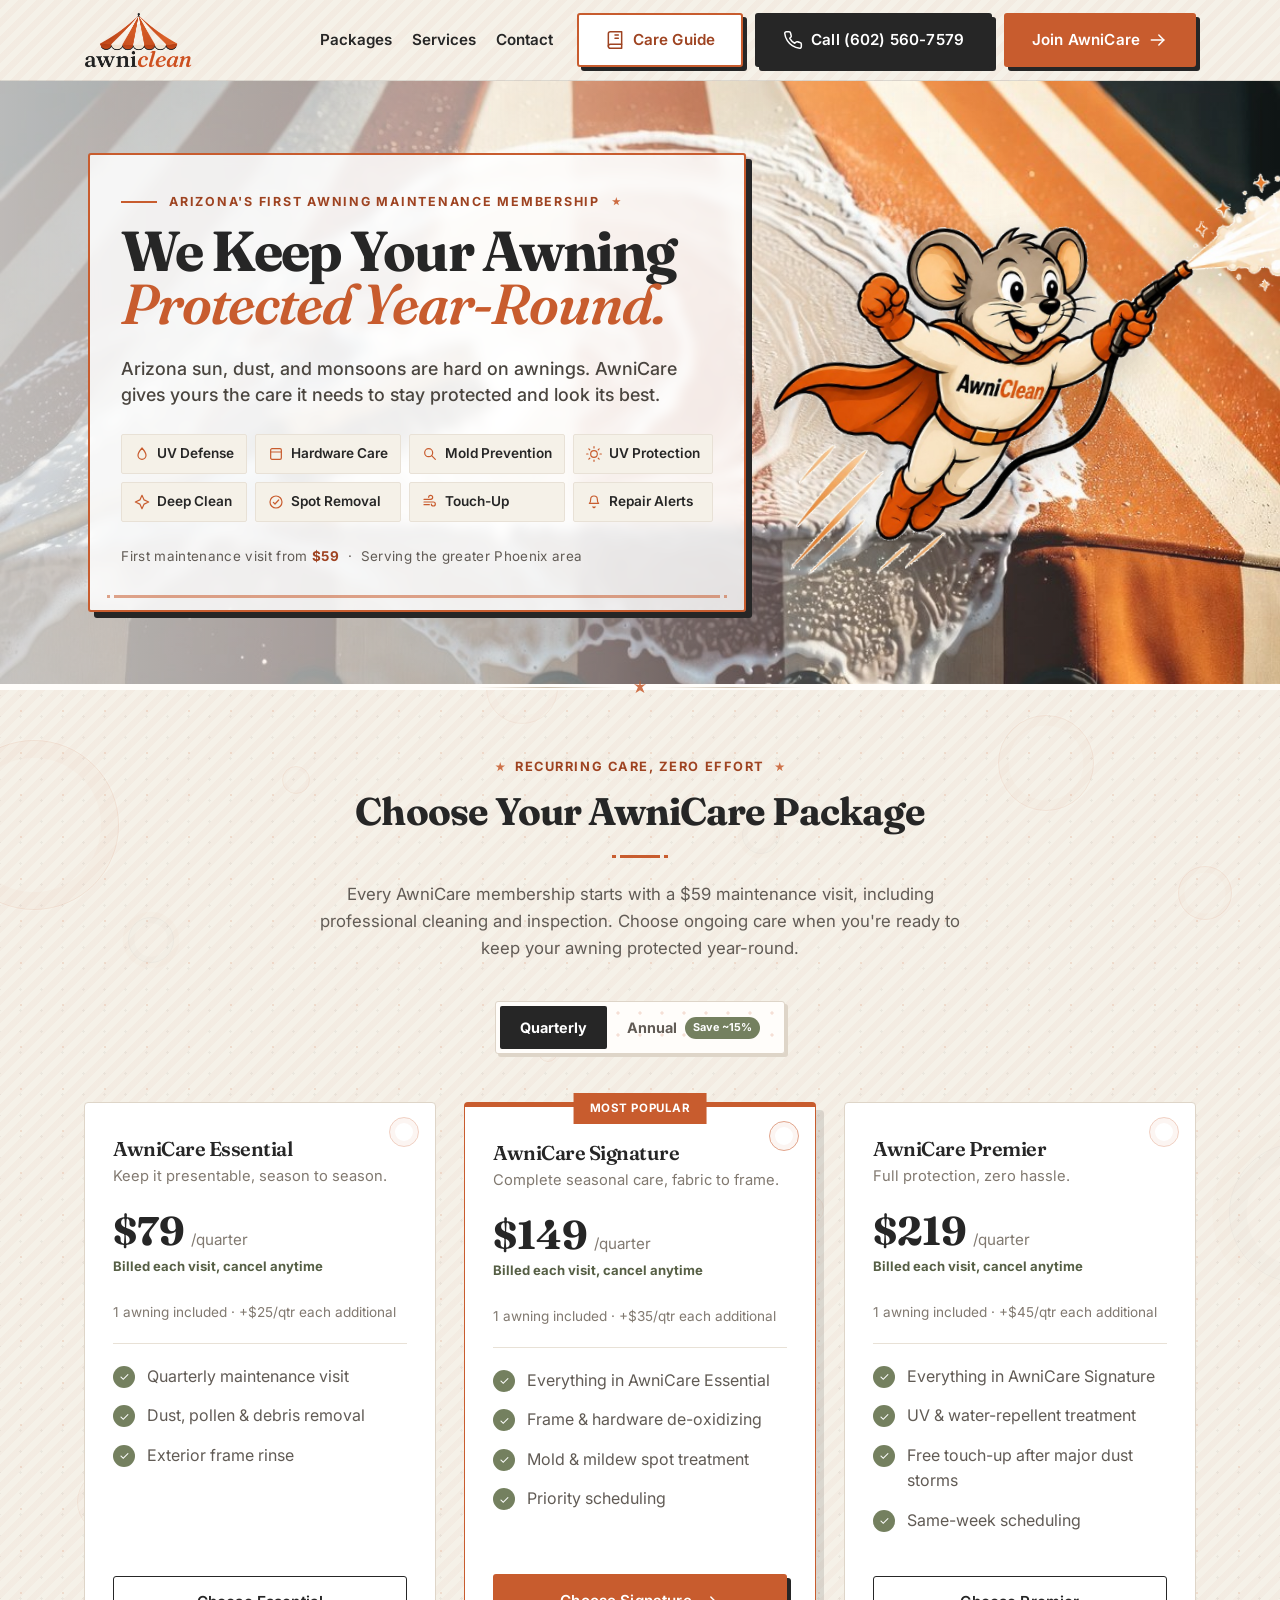
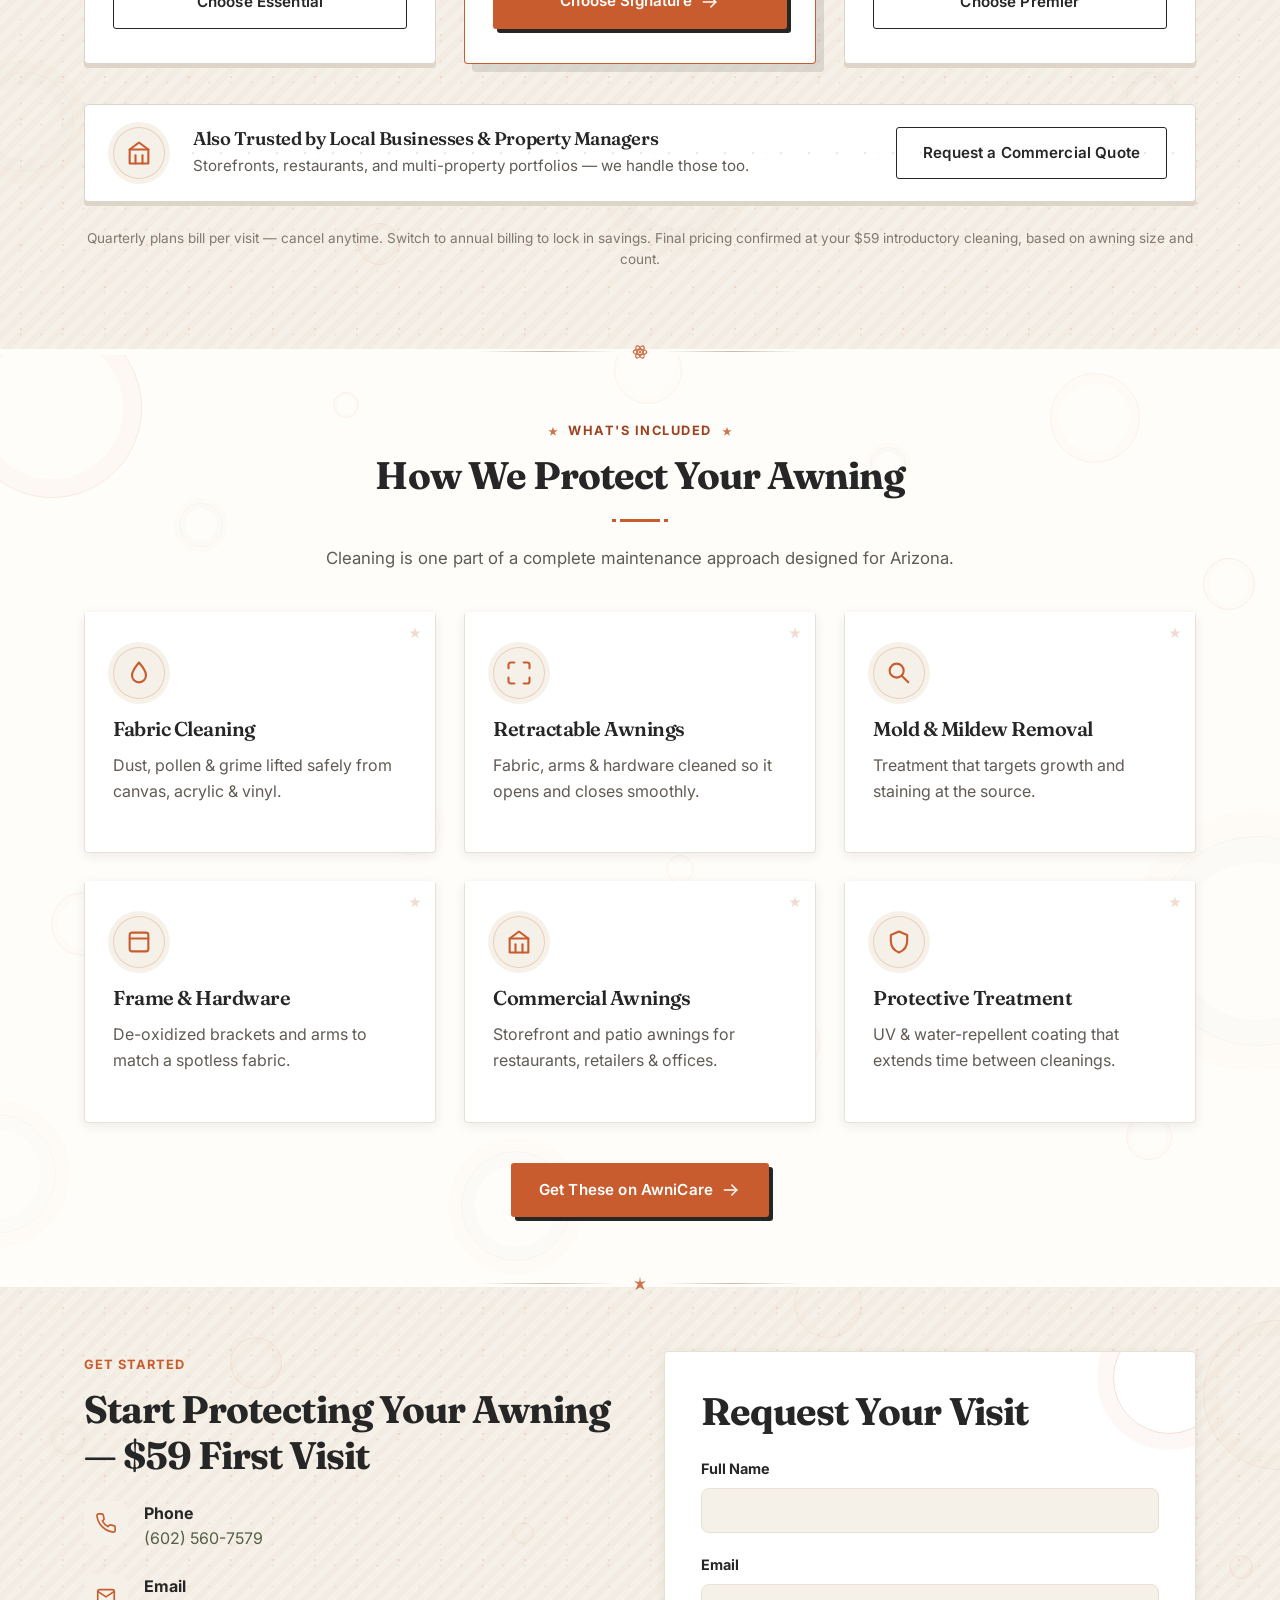
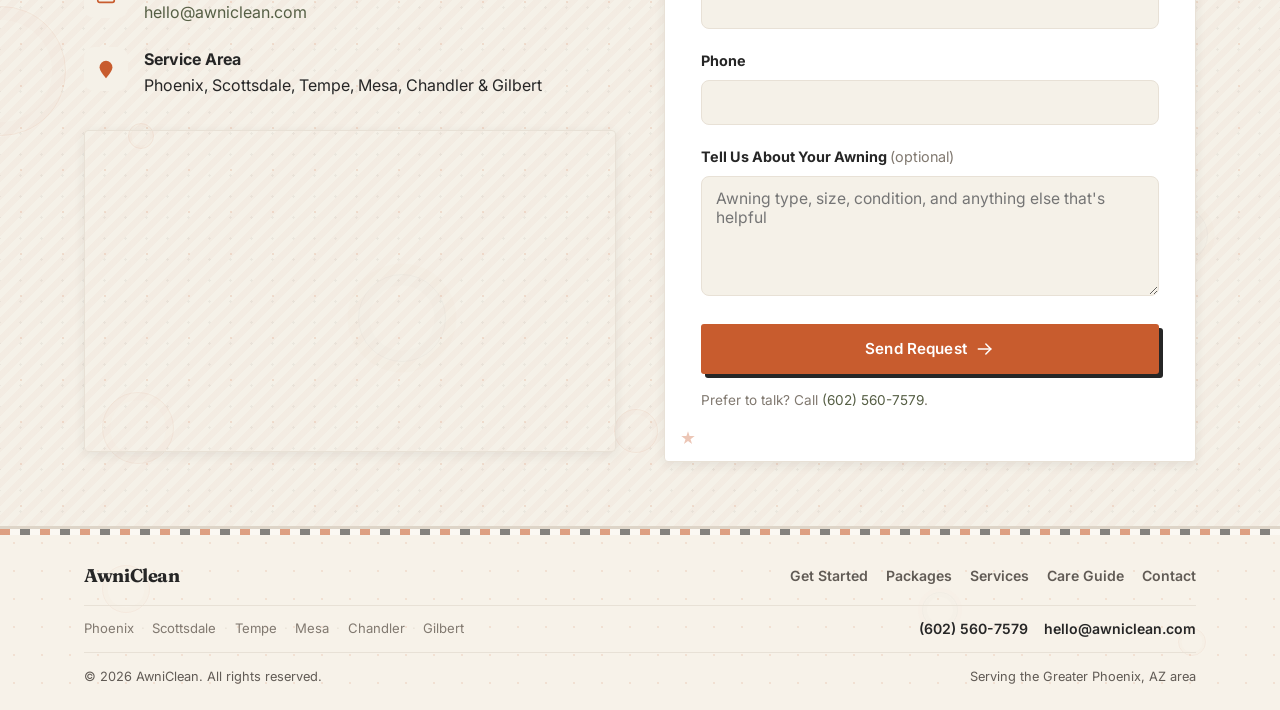
==== commit b1dfe014: "Refactor footer, contact form, and UI styles Unify and modernize site footer markup/CSS across index" ====
--- a/index.html
+++ b/index.html
@@ -248,45 +248,45 @@
                                 AwniCare gives yours the care it needs to stay protected and look its best.
                             </p>
                         <div class="feature-tags">
-                            <span
+                            <a href="#packages"
                                 ><svg class="icon">
                                     <use href="#icon-droplet"></use></svg
-                                >UV Defense</span
-                            >
-                            <span
+                                >UV Defense</a
+                            >
+                            <a href="#packages"
                                 ><svg class="icon">
                                     <use href="#icon-frame"></use></svg
-                                >Hardware Care</span
-                            >
-                            <span
+                                >Hardware Care</a
+                            >
+                            <a href="#packages"
                                 ><svg class="icon">
                                     <use href="#icon-search"></use></svg
-                                >Mold Prevention</span
-                            >
-                            <span
+                                >Mold Prevention</a
+                            >
+                            <a href="#packages"
                                 ><svg class="icon">
                                     <use href="#icon-sun"></use></svg
-                                >UV Protection</span
-                            >
-                            <span
+                                >UV Protection</a
+                            >
+                            <a href="#packages"
                                 ><svg class="icon">
                                     <use href="#icon-sparkle"></use></svg
-                                >Deep Clean</span
-                            >
-                            <span
+                                >Deep Clean</a
+                            >
+                            <a href="#packages"
                                 ><svg class="icon">
                                     <use href="#icon-check-circle"></use></svg
-                                >Spot Removal</span
-                            >
-                            <span
+                                >Spot Removal</a
+                            >
+                            <a href="#packages"
                                 ><svg class="icon">
                                     <use href="#icon-wind"></use></svg
-                                >Touch-Up</span
-                            >
-                            <span
+                                >Touch-Up</a
+                            >
+                            <a href="#packages"
                                 ><svg class="icon">
                                     <use href="#icon-bell"></use></svg
-                                >Repair Alerts</span
+                                >Repair Alerts</a
                             >
                         </div>
                         <p class="hero-note">First maintenance visit from <strong>$59</strong> &nbsp;·&nbsp; Serving the greater Phoenix area</p>
@@ -683,29 +683,25 @@
 
                     <div class="form-card">
                         <h2>Request Your Visit</h2>
-                        <!--
-          Formspree setup:
-          1. Create a free account at https://formspree.io
-          2. Create a new form and copy its endpoint (looks like https://formspree.io/f/xxxxxxxx)
-          3. Replace YOUR_FORM_ID below with that ID
-        -->
                         <form
                             id="contactForm"
-                            action="https://formspree.io/f/YOUR_FORM_ID"
+                            name="contact"
                             method="POST"
+                            action="/"
+                            data-netlify="true"
+                            data-netlify-honeypot="bot-field"
                         >
-                            <input
-                                type="text"
-                                name="_gotcha"
-                                class="hp-field"
-                                tabindex="-1"
-                                autocomplete="off"
-                            />
-                            <input
-                                type="hidden"
-                                name="_subject"
-                                value="New quote request from awniclean.com"
-                            />
+                            <input type="hidden" name="form-name" value="contact" />
+                            <p class="hp-field" aria-hidden="true">
+                                <label
+                                    >Don’t fill this out if you’re human:
+                                    <input
+                                        type="text"
+                                        name="bot-field"
+                                        tabindex="-1"
+                                        autocomplete="off"
+                                /></label>
+                            </p>
 
                             <div class="form-row">
                                 <label for="name">Full Name</label>
@@ -782,62 +778,39 @@
 
         <footer class="site-footer">
             <div class="bubble-field" aria-hidden="true">
-                <i class="bubble" style="--x: 4%; --y: 12%; --s: 110px; --o: 0.4"></i>
-                <i class="bubble bubble-soft" style="--x: 18%; --y: 40%; --s: 36px; --o: 0.35"></i>
-                <i class="bubble" style="--x: 36%; --y: 8%; --s: 48px; --o: 0.4"></i>
-                <i class="bubble" style="--x: 54%; --y: 55%; --s: 28px; --o: 0.4"></i>
-                <i class="bubble bubble-soft" style="--x: 72%; --y: 18%; --s: 84px; --o: 0.35"></i>
-                <i class="bubble" style="--x: 90%; --y: 28%; --s: 64px; --o: 0.4"></i>
-                <i class="bubble" style="--x: 84%; --y: 68%; --s: 120px; --o: 0.3"></i>
-                <i class="bubble bubble-soft" style="--x: 8%; --y: 72%; --s: 52px; --o: 0.35"></i>
-                <i class="bubble" style="--x: 44%; --y: 78%; --s: 22px; --o: 0.4"></i>
+                <i class="bubble" style="--x: 8%; --y: 20%; --s: 48px; --o: 0.3"></i>
+                <i class="bubble bubble-soft" style="--x: 72%; --y: 35%; --s: 36px; --o: 0.28"></i>
+                <i class="bubble" style="--x: 92%; --y: 55%; --s: 28px; --o: 0.3"></i>
             </div>
-            <div class="container footer-grid">
-                <div>
-                    <a href="#top" class="logo footer-logo"
-                        ><img
-                            class="logo-footer-img"
-                            src="images/logo-full.png"
-                            alt="AwniClean — Clean Awnings. Great Impressions."
-                    /></a>
-                </div>
-                <div>
-                    <h3>Quick Links</h3>
-                    <ul>
-                        <li><a href="#offer">Get Started</a></li>
-                        <li><a href="#packages">Packages</a></li>
-                        <li><a href="#services">Services</a></li>
-                        <li><a href="care-guide.html">Care Guide</a></li>
-                        <li><a href="#contact">Contact</a></li>
-                    </ul>
-                </div>
-                <div>
-                    <h3>Service Areas</h3>
-                    <ul>
-                        <li>Phoenix</li>
-                        <li>Scottsdale</li>
-                        <li>Tempe</li>
-                        <li>Mesa</li>
-                        <li>Chandler</li>
-                        <li>Gilbert</li>
-                    </ul>
-                </div>
-                <div>
-                    <h3>Contact</h3>
-                    <p><a href="tel:+16025607579">(602) 560-7579</a></p>
-                    <p>
-                        <a href="mailto:hello@awniclean.com"
-                            >hello@awniclean.com</a
-                        >
+            <div class="container footer-inner">
+                <div class="footer-row footer-row-brand">
+                    <a href="#top" class="footer-brand">AwniClean</a>
+                    <nav class="footer-nav" aria-label="Footer">
+                        <a href="#offer">Get Started</a>
+                        <a href="#packages">Packages</a>
+                        <a href="#services">Services</a>
+                        <a href="care-guide.html">Care Guide</a>
+                        <a href="#contact">Contact</a>
+                    </nav>
+                </div>
+                <div class="footer-row footer-row-meta">
+                    <p class="footer-areas">
+                        <span>Phoenix</span>
+                        <span>Scottsdale</span>
+                        <span>Tempe</span>
+                        <span>Mesa</span>
+                        <span>Chandler</span>
+                        <span>Gilbert</span>
                     </p>
-                    <p>Serving the Greater Phoenix, AZ Area</p>
-                </div>
-            </div>
-            <div class="footer-bottom container">
-                <p>
-                    &copy; <span id="year"></span> AwniClean. All rights
-                    reserved.
-                </p>
+                    <p class="footer-contact">
+                        <a href="tel:+16025607579">(602) 560-7579</a>
+                        <a href="mailto:hello@awniclean.com">hello@awniclean.com</a>
+                    </p>
+                </div>
+                <div class="footer-row footer-row-legal">
+                    <p>&copy; <span id="year"></span> AwniClean. All rights reserved.</p>
+                    <p>Serving the Greater Phoenix, AZ area</p>
+                </div>
             </div>
         </footer>
 
--- a/css/style.css
+++ b/css/style.css
@@ -98,7 +98,7 @@
   gap: 10px;
   margin: 1.8rem 0 0;
 }
-.feature-tags span {
+.feature-tags a {
   display: inline-flex;
   align-items: center;
   gap: 7px;
@@ -111,6 +111,15 @@
   font-size: 0.85rem;
   color: var(--navy);
   box-shadow: var(--shadow-sm);
+  text-decoration: none;
+  cursor: pointer;
+  transition: border-color 0.15s ease, color 0.15s ease, box-shadow 0.15s ease;
+}
+.feature-tags a:hover {
+  color: var(--terracotta-dark);
+  border-color: var(--terracotta);
+  text-decoration: none;
+  box-shadow: 0 3px 10px rgba(38, 38, 38, 0.1);
 }
 .feature-tags .icon { width: 16px; height: 16px; color: var(--terracotta); }
 
@@ -170,7 +179,6 @@
 .logo { display: inline-flex; align-items: center; }
 .logo:hover { opacity: 0.85; }
 .logo-header-img { height: 52px; width: auto; display: block; }
-.logo-footer-img { height: 92px; width: auto; display: block; }
 
 .site-nav {
   display: flex;
@@ -739,35 +747,81 @@
 /* ==========================================================================
    Footer
    ========================================================================== */
-.site-footer { background: var(--white); color: var(--gray-700); padding-top: 64px; border-top: 1px solid var(--gray-200); }
-.footer-grid {
-  display: grid;
-  grid-template-columns: 1.4fr 1fr 1fr 1.2fr;
-  gap: 32px;
-  padding-bottom: 40px;
-  border-bottom: 1px solid var(--gray-200);
-}
-.footer-grid h3 {
-  color: var(--navy);
-  font-family: var(--font-body);
-  font-size: 0.95rem;
-  letter-spacing: 0.02em;
-  margin-bottom: 1em;
-}
-.footer-grid ul { list-style: none; padding: 0; margin: 0; }
-.footer-grid li { margin-bottom: 10px; }
-.footer-grid a { color: var(--gray-700); }
-.footer-grid a:hover { color: var(--terracotta-dark); }
-.footer-logo { display: inline-block; margin-bottom: 16px; }
-.footer-bottom {
-  padding: 22px 24px;
-  font-size: 0.85rem;
-  color: var(--gray-500);
-  display: flex;
+.site-footer {
+  background: var(--white);
+  color: var(--gray-700);
+  padding: 28px 0 20px;
+  border-top: 1px solid var(--gray-200);
+}
+.footer-inner {
+  display: flex;
+  flex-direction: column;
+  gap: 14px;
+}
+.footer-row {
+  display: flex;
+  align-items: center;
   justify-content: space-between;
   flex-wrap: wrap;
-  gap: 8px;
-}
+  gap: 10px 24px;
+}
+.footer-brand {
+  font-family: var(--font-head);
+  font-weight: 700;
+  font-size: 1.15rem;
+  color: var(--navy);
+  letter-spacing: -0.02em;
+}
+.footer-brand:hover {
+  color: var(--terracotta-dark);
+  text-decoration: none;
+}
+.footer-nav {
+  display: flex;
+  flex-wrap: wrap;
+  align-items: center;
+  gap: 8px 18px;
+}
+.footer-nav a {
+  font-family: var(--font-body);
+  font-weight: 600;
+  font-size: 0.88rem;
+  color: var(--gray-700);
+}
+.footer-nav a:hover { color: var(--terracotta-dark); text-decoration: none; }
+.footer-areas {
+  display: flex;
+  flex-wrap: wrap;
+  gap: 6px 0;
+  margin: 0;
+  font-size: 0.82rem;
+  color: var(--gray-500);
+}
+.footer-areas span:not(:last-child)::after {
+  content: '·';
+  margin: 0 0.55em;
+  color: var(--gray-200);
+}
+.footer-contact {
+  display: flex;
+  flex-wrap: wrap;
+  gap: 8px 16px;
+  margin: 0;
+  font-size: 0.88rem;
+  font-weight: 600;
+}
+.footer-contact a { color: var(--navy); }
+.footer-contact a:hover { color: var(--terracotta-dark); text-decoration: none; }
+.footer-row-meta {
+  padding: 12px 0;
+  border-top: 1px solid var(--gray-200);
+  border-bottom: 1px solid var(--gray-200);
+}
+.footer-row-legal {
+  font-size: 0.8rem;
+  color: var(--gray-500);
+}
+.footer-row-legal p { margin: 0; }
 
 /* Sticky mobile call bar */
 .mobile-call-bar { display: none; }
@@ -903,7 +957,6 @@
   .grid-2 { grid-template-columns: 1fr; }
   .steps { grid-template-columns: 1fr 1fr; }
   .contact-wrap { grid-template-columns: 1fr; }
-  .footer-grid { grid-template-columns: 1fr 1fr; }
   .package-grid { grid-template-columns: 1fr; max-width: 440px; margin: 0 auto; }
   .package-card.featured { order: -1; }
   .commercial-banner {
@@ -945,7 +998,12 @@
   .nav-divider { display: none; }
   section { padding: 52px 0; }
   .grid-3, .steps { grid-template-columns: 1fr; }
-  .footer-grid { grid-template-columns: 1fr; }
+  .footer-row-brand,
+  .footer-row-meta,
+  .footer-row-legal {
+    flex-direction: column;
+    align-items: flex-start;
+  }
   .mobile-call-bar {
     display: flex;
     position: fixed;
@@ -1022,7 +1080,7 @@
   min-height: 560px;
   display: flex;
   align-items: center;
-  overflow: visible;
+  overflow: hidden;
   background-image: linear-gradient(90deg, rgba(255, 253, 250, 0.72) 0%, rgba(255, 253, 250, 0.55) 38%, rgba(255, 253, 250, 0.18) 70%, rgba(255, 253, 250, 0.06) 100%), url('../images/cleaning-process-bg.jpg');
   background-position: center;
 }
@@ -1030,11 +1088,12 @@
   flex: 0 0 auto;
   width: min(570px, 48vw);
   height: auto;
-  margin-right: -2rem;
+  margin-right: 0;
   margin-top: -1rem;
   filter: drop-shadow(0 10px 18px rgba(38, 38, 38, 0.18));
   transform: rotate(-4deg);
   pointer-events: none;
+  max-width: 100%;
 }
 .hero-layout {
   display: flex;
@@ -1125,7 +1184,7 @@
   max-width: 100%;
   margin-top: 1.6rem;
 }
-.hero-copy .feature-tags span {
+.hero-copy .feature-tags a {
   border-radius: 2px;
   box-shadow: none;
   background: #f5f1e8;
@@ -1134,6 +1193,10 @@
   width: auto;
   box-sizing: border-box;
   white-space: nowrap;
+}
+.hero-copy .feature-tags a:hover {
+  background: #ffffff;
+  color: var(--terracotta-dark);
 }
 .hero-note { margin-top: 1.5rem !important; font-size: 0.84rem !important; letter-spacing: 0.025em; }
 .hero-note strong { color: var(--terracotta-dark); }
@@ -1181,7 +1244,7 @@
   .hero-layout { align-items: flex-start; }
   .hero-mascot {
     width: min(340px, 48vw);
-    margin-right: -1rem;
+    margin-right: 0;
     margin-left: 0;
   }
   .hero-copy { max-width: 680px; padding: 1.5rem 1.4rem 1.35rem; }
@@ -1207,7 +1270,7 @@
     grid-template-columns: repeat(2, minmax(0, 1fr));
     justify-content: flex-start;
   }
-  .hero-copy .feature-tags span { padding: 7px 10px; font-size: 0.76rem; }
+  .hero-copy .feature-tags a { padding: 7px 10px; font-size: 0.76rem; }
   .hero-copy .cta-actions { align-items: stretch; }
   .hero-copy .cta-actions .btn { justify-content: center; }
   .page-hero::after { right: -31%; width: 48%; }
@@ -1381,6 +1444,7 @@
 
 .site-footer {
   position: relative;
+  padding: 32px 0 22px;
   background:
     radial-gradient(circle at center, rgba(200, 92, 46, 0.12) 1.1px, transparent 1.25px),
     #f7f2e9;
@@ -1403,20 +1467,6 @@
   );
   opacity: 0.55;
 }
-.site-footer h3 {
-  position: relative;
-  padding-bottom: 0.45em;
-  margin-bottom: 0.9em;
-}
-.site-footer h3::after {
-  content: '';
-  position: absolute;
-  left: 0;
-  bottom: 0;
-  width: 28px;
-  height: 2px;
-  background: var(--terracotta);
-}
 
 .hero-copy .eyebrow::after {
   content: '';
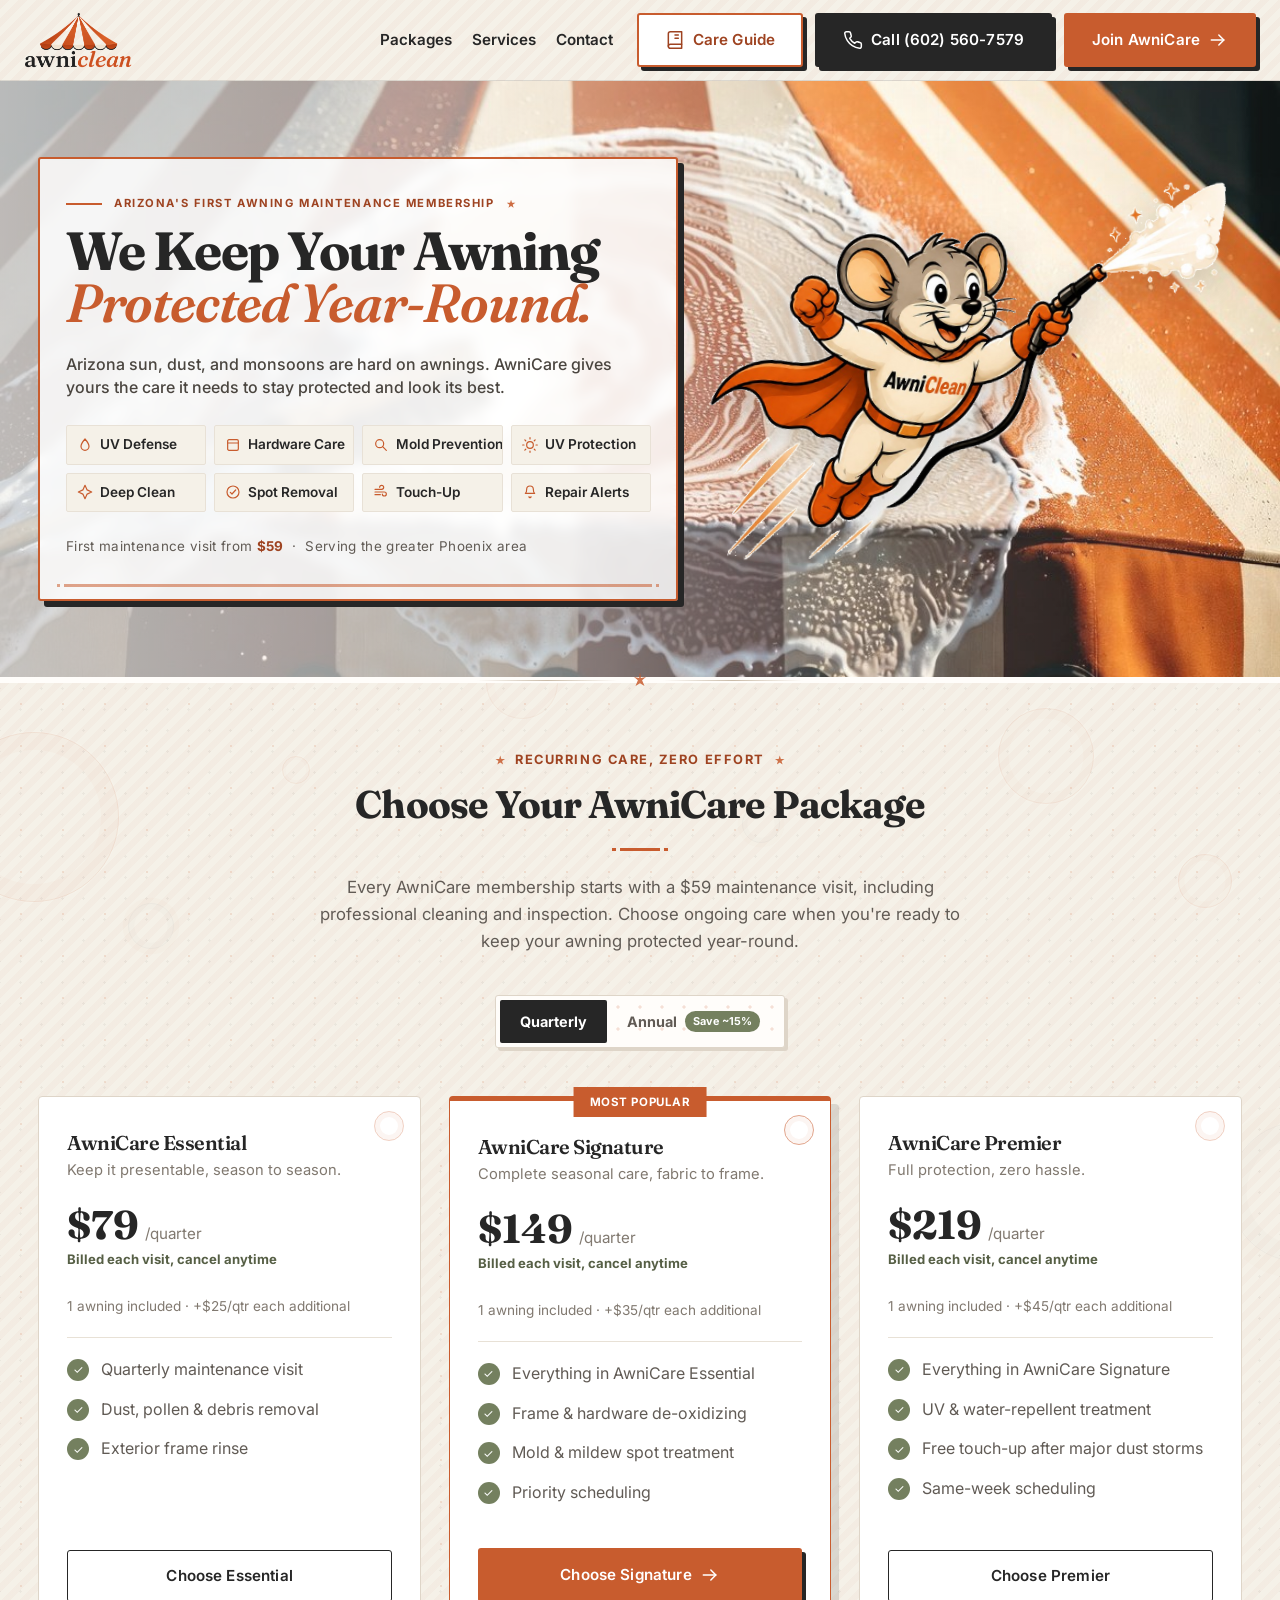
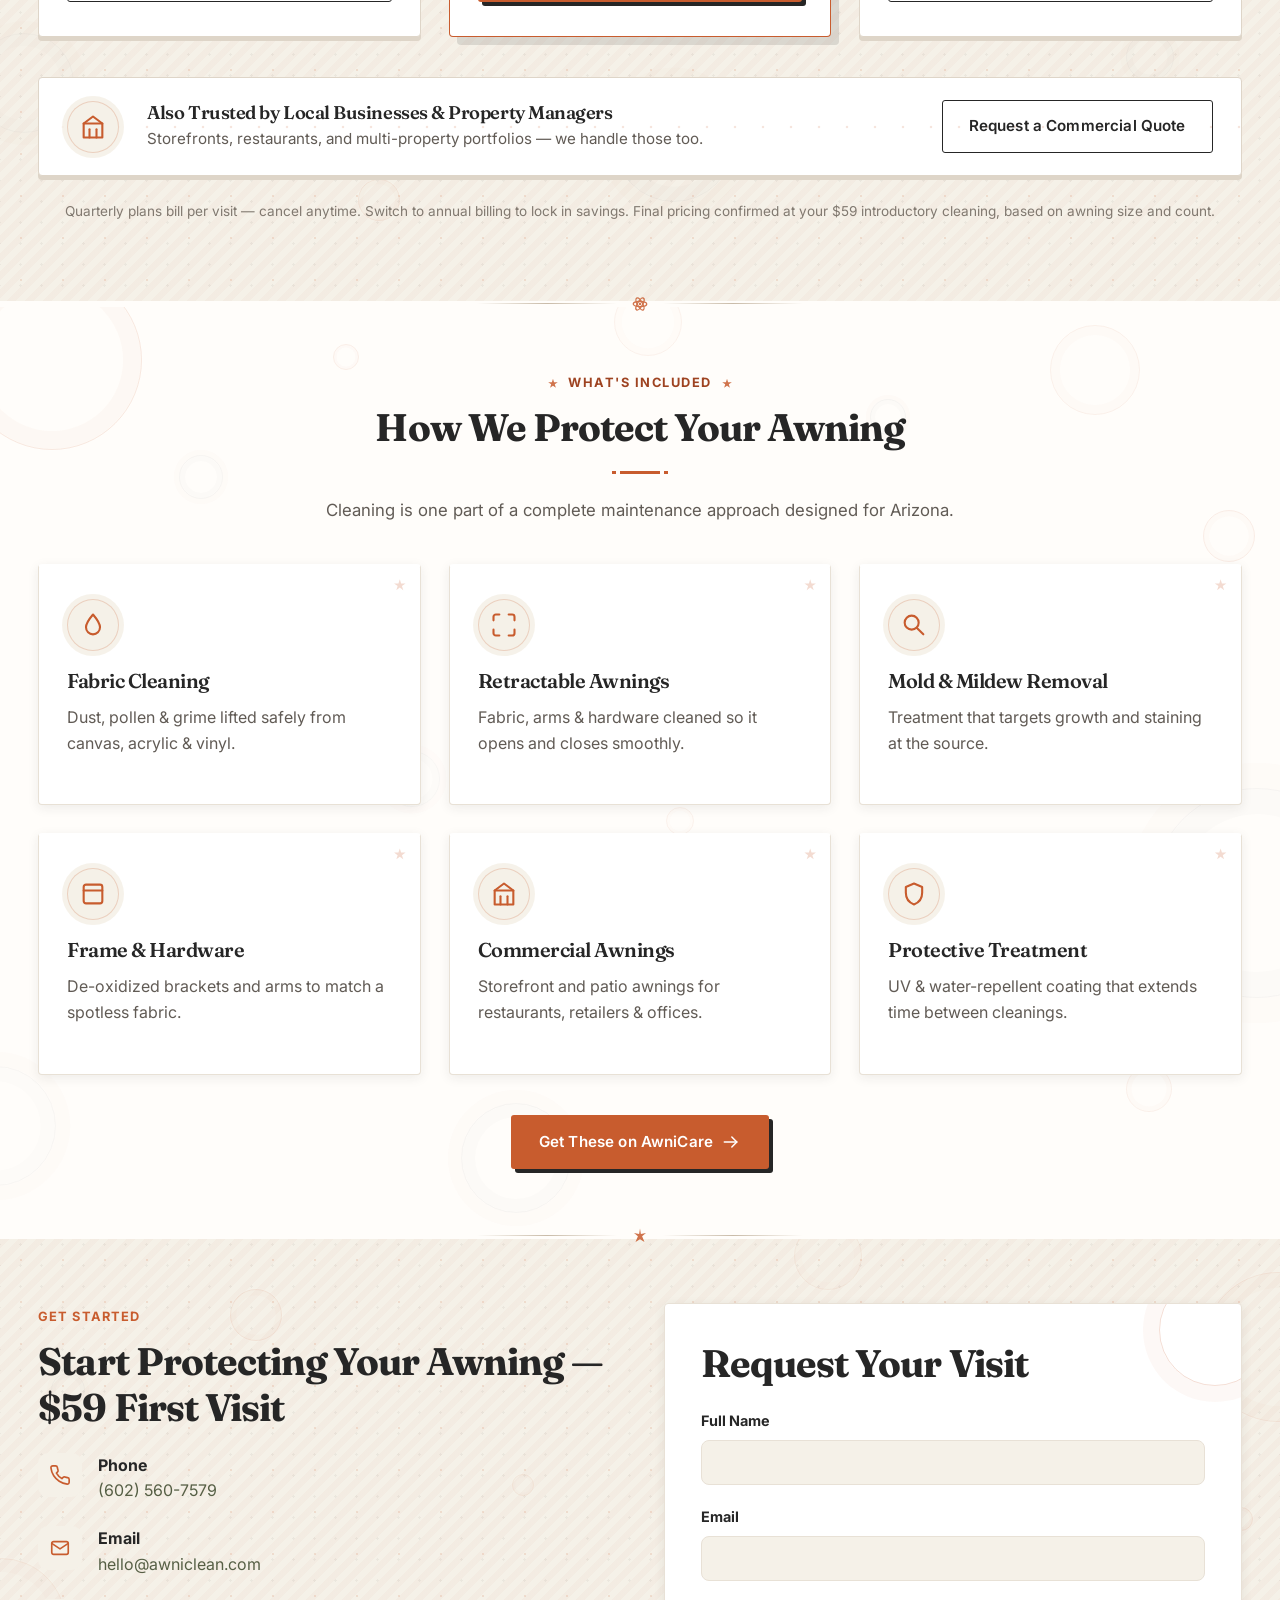
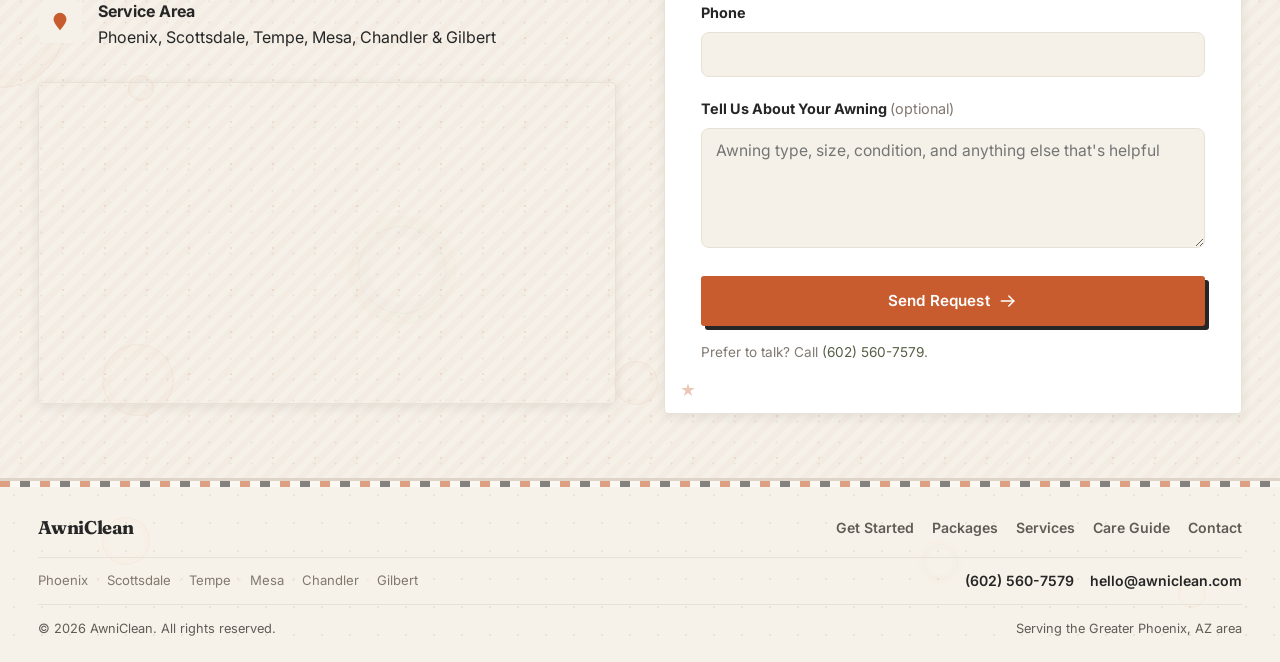
==== commit 8e073724: "Improve responsive layout and fix SEO metadata conflicts. Widen the content shell for large screens," ====
--- a/index.html
+++ b/index.html
@@ -6,7 +6,7 @@
         <title>AwniClean | Awning Cleaning Packages — Phoenix, AZ</title>
         <meta
             name="description"
-            content="Join an AwniCare package and get your first cleaning for just $59 — then enjoy quarterly or annual awning maintenance year-round. Serving Phoenix, Scottsdale, Tempe, Mesa, Chandler &amp; Gilbert, AZ."
+            content="First awning cleaning from $59 with AwniCare — then quarterly or annual maintenance. Serving Phoenix, Scottsdale, Tempe, Mesa, Chandler &amp; Gilbert."
         />
         <link rel="canonical" href="https://awniclean.com/" />
         <meta name="robots" content="index, follow" />
@@ -19,7 +19,7 @@
         />
         <meta
             property="og:description"
-            content="Join an AwniCare package and get your first cleaning for just $59 — then enjoy quarterly or annual awning maintenance year-round."
+            content="First awning cleaning from $59 with AwniCare — then quarterly or annual maintenance across Greater Phoenix."
         />
         <meta property="og:url" content="https://awniclean.com/" />
         <meta
@@ -210,7 +210,7 @@
                     <a href="#contact">Contact</a>
                 </nav>
                 <div class="header-cta">
-                    <a href="care-guide.html" class="btn btn-care"
+                    <a href="/care-guide" class="btn btn-care"
                         ><svg class="icon" aria-hidden="true"><use href="#icon-book"></use></svg>
                         Care Guide</a
                     >
@@ -789,7 +789,7 @@
                         <a href="#offer">Get Started</a>
                         <a href="#packages">Packages</a>
                         <a href="#services">Services</a>
-                        <a href="care-guide.html">Care Guide</a>
+                        <a href="/care-guide">Care Guide</a>
                         <a href="#contact">Contact</a>
                     </nav>
                 </div>
--- a/css/style.css
+++ b/css/style.css
@@ -24,7 +24,8 @@
   --shadow-sm: 0 2px 8px rgba(11, 37, 69, 0.08);
   --shadow-md: 0 8px 24px rgba(11, 37, 69, 0.12);
   --shadow-lg: 0 16px 40px rgba(11, 37, 69, 0.18);
-  --container: 1160px;
+  --container: 1600px;
+  --container-pad: clamp(16px, 3vw, 40px);
 }
 
 * { box-sizing: border-box; }
@@ -60,7 +61,7 @@
   width: 100%;
   max-width: var(--container);
   margin: 0 auto;
-  padding: 0 24px;
+  padding: 0 var(--container-pad);
 }
 
 section { padding: 64px 0; }
@@ -1077,39 +1078,45 @@
 #offer.hero {
   position: relative;
   isolation: isolate;
-  min-height: 560px;
+  min-height: clamp(420px, 62vh, 720px);
   display: flex;
   align-items: center;
   overflow: hidden;
   background-image: linear-gradient(90deg, rgba(255, 253, 250, 0.72) 0%, rgba(255, 253, 250, 0.55) 38%, rgba(255, 253, 250, 0.18) 70%, rgba(255, 253, 250, 0.06) 100%), url('../images/cleaning-process-bg.jpg');
   background-position: center;
+  background-size: cover;
 }
 .hero-mascot {
-  flex: 0 0 auto;
-  width: min(570px, 48vw);
+  flex: 0 1 auto;
+  width: min(620px, 42vw);
   height: auto;
   margin-right: 0;
   margin-top: -1rem;
   filter: drop-shadow(0 10px 18px rgba(38, 38, 38, 0.18));
   transform: rotate(-4deg);
   pointer-events: none;
-  max-width: 100%;
+  max-width: min(100%, 46%);
+  object-fit: contain;
 }
 .hero-layout {
   display: flex;
   align-items: center;
-  gap: 0.5rem 1.25rem;
+  gap: clamp(0.75rem, 2vw, 2rem);
   width: 100%;
-  padding: 0.5rem 0.35rem 0.5rem 0.25rem;
+  min-width: 0;
+  padding: 0.75rem 0;
 }
 .hero .container { position: relative; width: 100%; z-index: 2; }
 .hero-copy {
   position: relative;
-  max-width: 690px;
+  max-width: min(820px, 100%);
+  width: min(820px, 100%);
+  min-width: 0;
   margin: 0;
   text-align: left;
-  padding: 1.85rem 1.95rem 1.85rem;
-  flex: 1 1 auto;
+  padding: clamp(1.15rem, 2.2vw, 2rem) clamp(1.1rem, 2vw, 2rem);
+  flex: 1 1 56%;
+  box-sizing: border-box;
   background: rgba(255, 255, 255, 0.82);
   backdrop-filter: blur(6px);
   -webkit-backdrop-filter: blur(6px);
@@ -1137,9 +1144,11 @@
   padding: 0;
   padding-left: 0;
   margin-bottom: 1.1em;
-  font-size: 0.78rem;
+  font-size: clamp(0.7rem, 0.85vw, 0.82rem);
   letter-spacing: 0.14em;
   color: var(--terracotta-dark);
+  max-width: 100%;
+  flex-wrap: wrap;
 }
 .hero-copy .eyebrow::before {
   content: '';
@@ -1154,8 +1163,8 @@
   left: auto;
 }
 .hero-copy h1 {
-  font-size: clamp(3.05rem, 4.4vw, 4.75rem);
-  line-height: 0.94;
+  font-size: clamp(2.35rem, 4.2vw, 5.1rem);
+  line-height: 0.96;
   letter-spacing: -0.035em;
   margin-bottom: 0.45em;
   text-wrap: balance;
@@ -1168,9 +1177,9 @@
   letter-spacing: -0.02em;
 }
 .hero-copy .hero-lead {
-  max-width: none;
+  max-width: 42em;
   margin: 0;
-  font-size: 1.12rem;
+  font-size: clamp(1rem, 1.15vw, 1.18rem);
   line-height: 1.45;
   color: #4a453f;
   font-weight: 500;
@@ -1178,21 +1187,25 @@
 .hero-copy .feature-tags, .hero-copy .cta-actions { justify-content: flex-start; }
 .hero-copy .feature-tags {
   display: grid;
-  grid-template-columns: repeat(4, max-content);
+  grid-template-columns: repeat(4, minmax(0, 1fr));
   gap: 8px;
-  width: max-content;
+  width: 100%;
   max-width: 100%;
   margin-top: 1.6rem;
+  box-sizing: border-box;
 }
 .hero-copy .feature-tags a {
   border-radius: 2px;
   box-shadow: none;
   background: #f5f1e8;
-  padding: 8px 12px;
+  padding: 8px 10px;
   justify-content: flex-start;
   width: auto;
+  min-width: 0;
   box-sizing: border-box;
   white-space: nowrap;
+  overflow: hidden;
+  text-overflow: ellipsis;
 }
 .hero-copy .feature-tags a:hover {
   background: #ffffff;
@@ -1220,7 +1233,7 @@
 
 
 .section-head { margin-bottom: 2.5rem; }
-.hero-copy.section-head { margin-bottom: 0; }
+.hero-copy.section-head { margin-bottom: 0; max-width: min(820px, 100%); }
 .section-head .eyebrow { color: var(--terracotta-dark); }
 .card, .package-card, .form-card, .material-card, .commercial-banner { border-radius: 4px; }
 .card { border-top: 3px solid transparent; }
@@ -1239,41 +1252,125 @@
 .page-hero .container { position: relative; z-index: 1; }
 .page-hero p { margin-left: 0; }
 
+@media (min-width: 1400px) {
+  .hero-mascot {
+    width: min(680px, 40vw);
+    max-width: 48%;
+  }
+  .package-grid,
+  .grid-3 {
+    gap: clamp(28px, 2vw, 40px);
+  }
+}
+
+@media (max-width: 1100px) {
+  .hero-layout {
+    gap: 1rem;
+  }
+  .hero-mascot {
+    width: min(420px, 40vw);
+    max-width: 42%;
+  }
+  .hero-copy .feature-tags {
+    grid-template-columns: repeat(2, minmax(0, 1fr));
+  }
+}
+
 @media (max-width: 900px) {
-  #offer.hero { min-height: 0; padding: 40px 0 36px; background-image: linear-gradient(90deg, rgba(255, 253, 250, 0.95), rgba(255, 253, 250, 0.74)), url('../images/cleaning-process-bg.jpg'); }
-  .hero-layout { align-items: flex-start; }
-  .hero-mascot {
-    width: min(340px, 48vw);
-    margin-right: 0;
-    margin-left: 0;
-  }
-  .hero-copy { max-width: 680px; padding: 1.5rem 1.4rem 1.35rem; }
-}
-@media (max-width: 560px) {
-  #offer.hero { padding: 32px 0 28px; }
+  #offer.hero {
+    min-height: 0;
+    padding: 36px 0 32px;
+    background-image: linear-gradient(90deg, rgba(255, 253, 250, 0.95), rgba(255, 253, 250, 0.78)), url('../images/cleaning-process-bg.jpg');
+  }
   .hero-layout {
     flex-direction: column;
-    align-items: flex-start;
+    align-items: stretch;
+    gap: 1rem;
   }
   .hero-mascot {
-    width: 240px;
-    margin: -0.5rem 0 0;
-    align-self: flex-end;
+    width: min(280px, 46vw);
+    max-width: 280px;
+    margin: 0 auto;
     order: -1;
+    transform: rotate(-3deg);
   }
   .hero-copy {
-    padding: 1.25rem 1.1rem 1.35rem;
-    box-shadow: 4px 4px 0 var(--navy);
-  }
-  .hero-copy h1 { font-size: clamp(2.75rem, 14vw, 4rem); }
+    width: 100%;
+    max-width: 100%;
+    flex: 1 1 auto;
+    padding: 1.35rem 1.25rem 1.4rem;
+  }
+  .hero-copy.section-head { max-width: 100%; }
   .hero-copy .feature-tags {
     grid-template-columns: repeat(2, minmax(0, 1fr));
-    justify-content: flex-start;
-  }
-  .hero-copy .feature-tags a { padding: 7px 10px; font-size: 0.76rem; }
+  }
+}
+@media (max-width: 720px) {
+  .header-cta .btn-call { display: none; }
+}
+@media (max-width: 560px) {
+  #offer.hero {
+    padding: 24px 0 28px;
+    overflow: hidden;
+  }
+  .hero .container {
+    padding-left: max(12px, var(--container-pad));
+    padding-right: max(12px, var(--container-pad));
+  }
+  .hero-layout {
+    flex-direction: column;
+    align-items: stretch;
+    gap: 0.75rem;
+    padding: 0;
+  }
+  .hero-mascot {
+    width: min(220px, 58vw);
+    max-width: 58vw;
+    margin: 0 auto;
+    align-self: center;
+    order: -1;
+    transform: rotate(-3deg);
+  }
+  .hero-copy {
+    width: 100%;
+    max-width: 100%;
+    padding: 1.1rem 1rem 1.25rem;
+    box-shadow: 3px 3px 0 var(--navy);
+  }
+  .hero-copy.section-head { max-width: 100%; }
+  .hero-copy h1 { font-size: clamp(2.1rem, 10vw, 3.1rem); }
+  .hero-copy .eyebrow {
+    font-size: 0.68rem;
+    letter-spacing: 0.1em;
+    gap: 8px;
+  }
+  .hero-copy .eyebrow::before { width: 22px; }
+  .hero-copy .hero-lead { font-size: 0.98rem; }
+  .hero-copy .feature-tags {
+    grid-template-columns: repeat(2, minmax(0, 1fr));
+    width: 100%;
+    gap: 6px;
+  }
+  .hero-copy .feature-tags a {
+    padding: 7px 8px;
+    font-size: 0.72rem;
+    white-space: normal;
+    line-height: 1.2;
+  }
   .hero-copy .cta-actions { align-items: stretch; }
   .hero-copy .cta-actions .btn { justify-content: center; }
+  .hero-copy::after { left: 10px; right: 10px; bottom: 10px; }
   .page-hero::after { right: -31%; width: 48%; }
+  .site-header .header-inner {
+    padding-left: 12px;
+    padding-right: 12px;
+    gap: 12px;
+  }
+  .header-cta .btn {
+    padding: 11px 14px;
+    font-size: 0.85rem;
+  }
+  .header-cta .btn-care { padding-left: 12px; padding-right: 12px; }
 }
 
 /* ==========================================================================
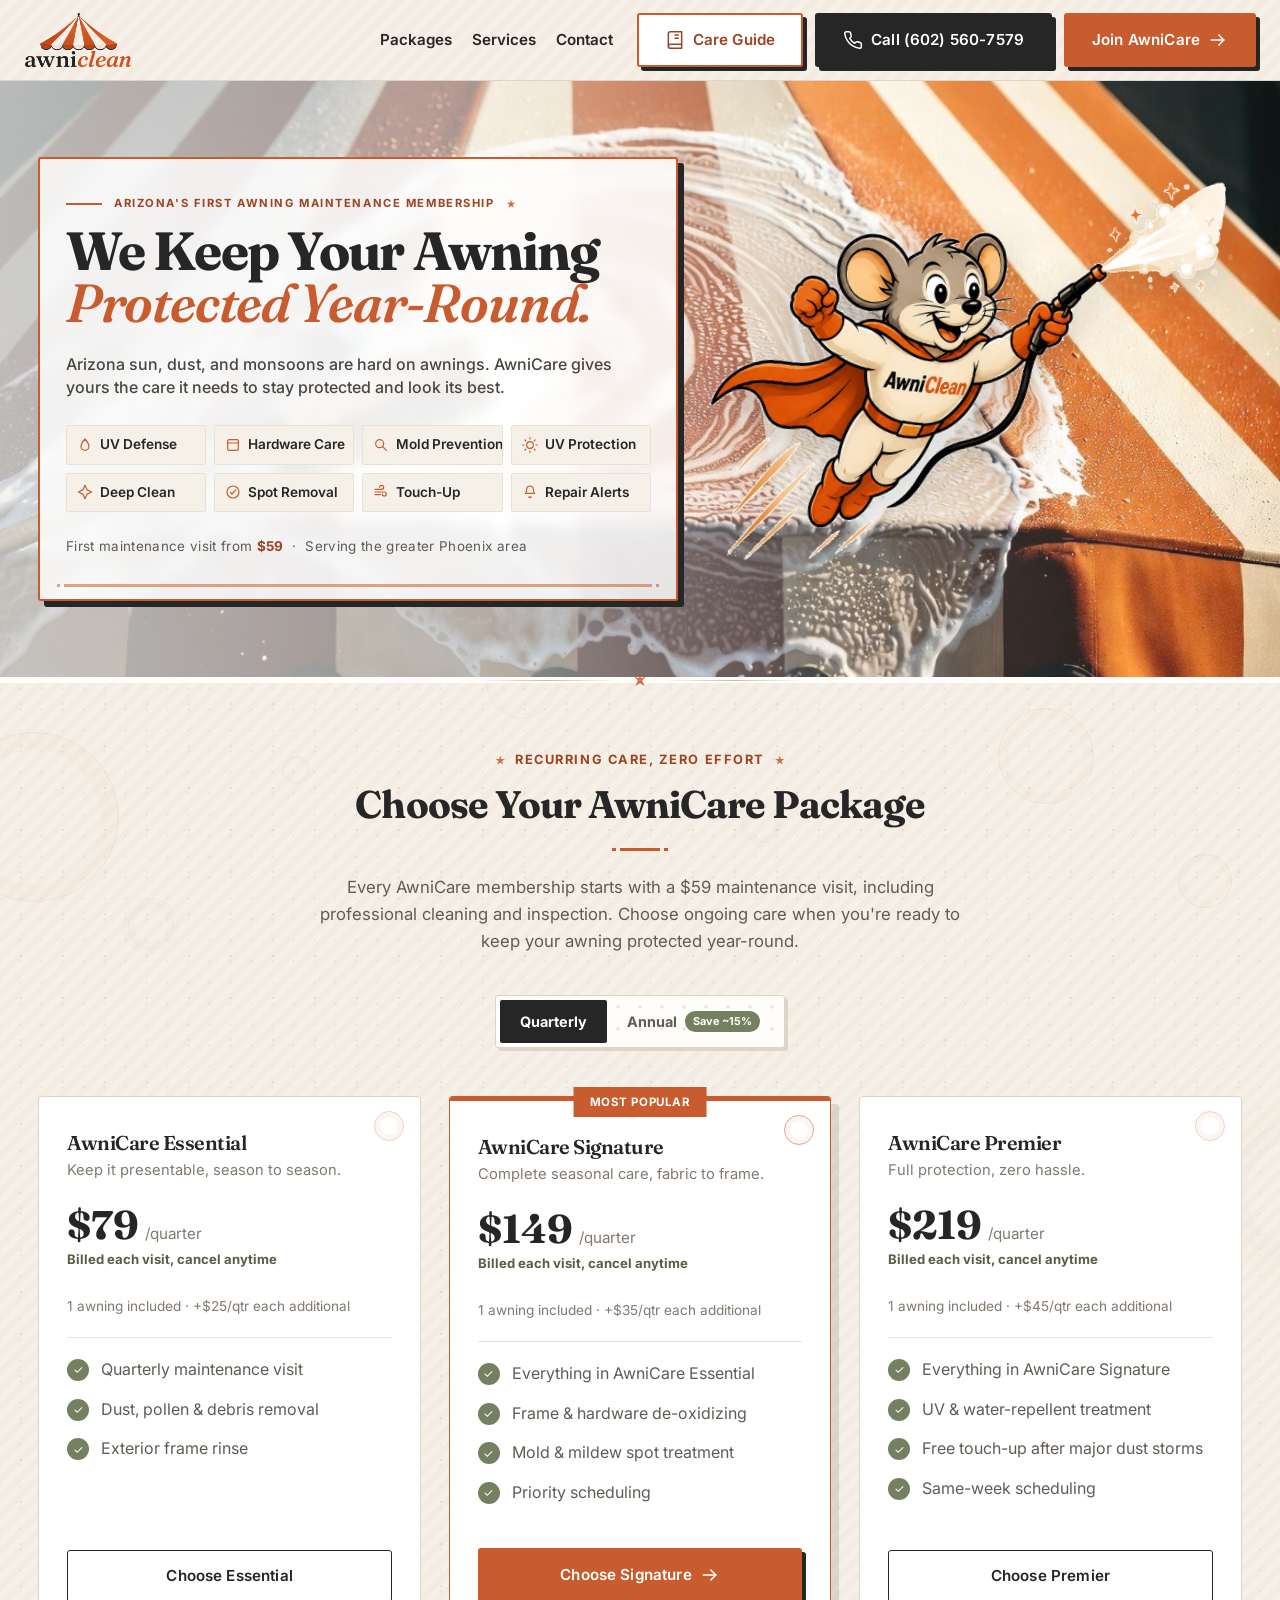
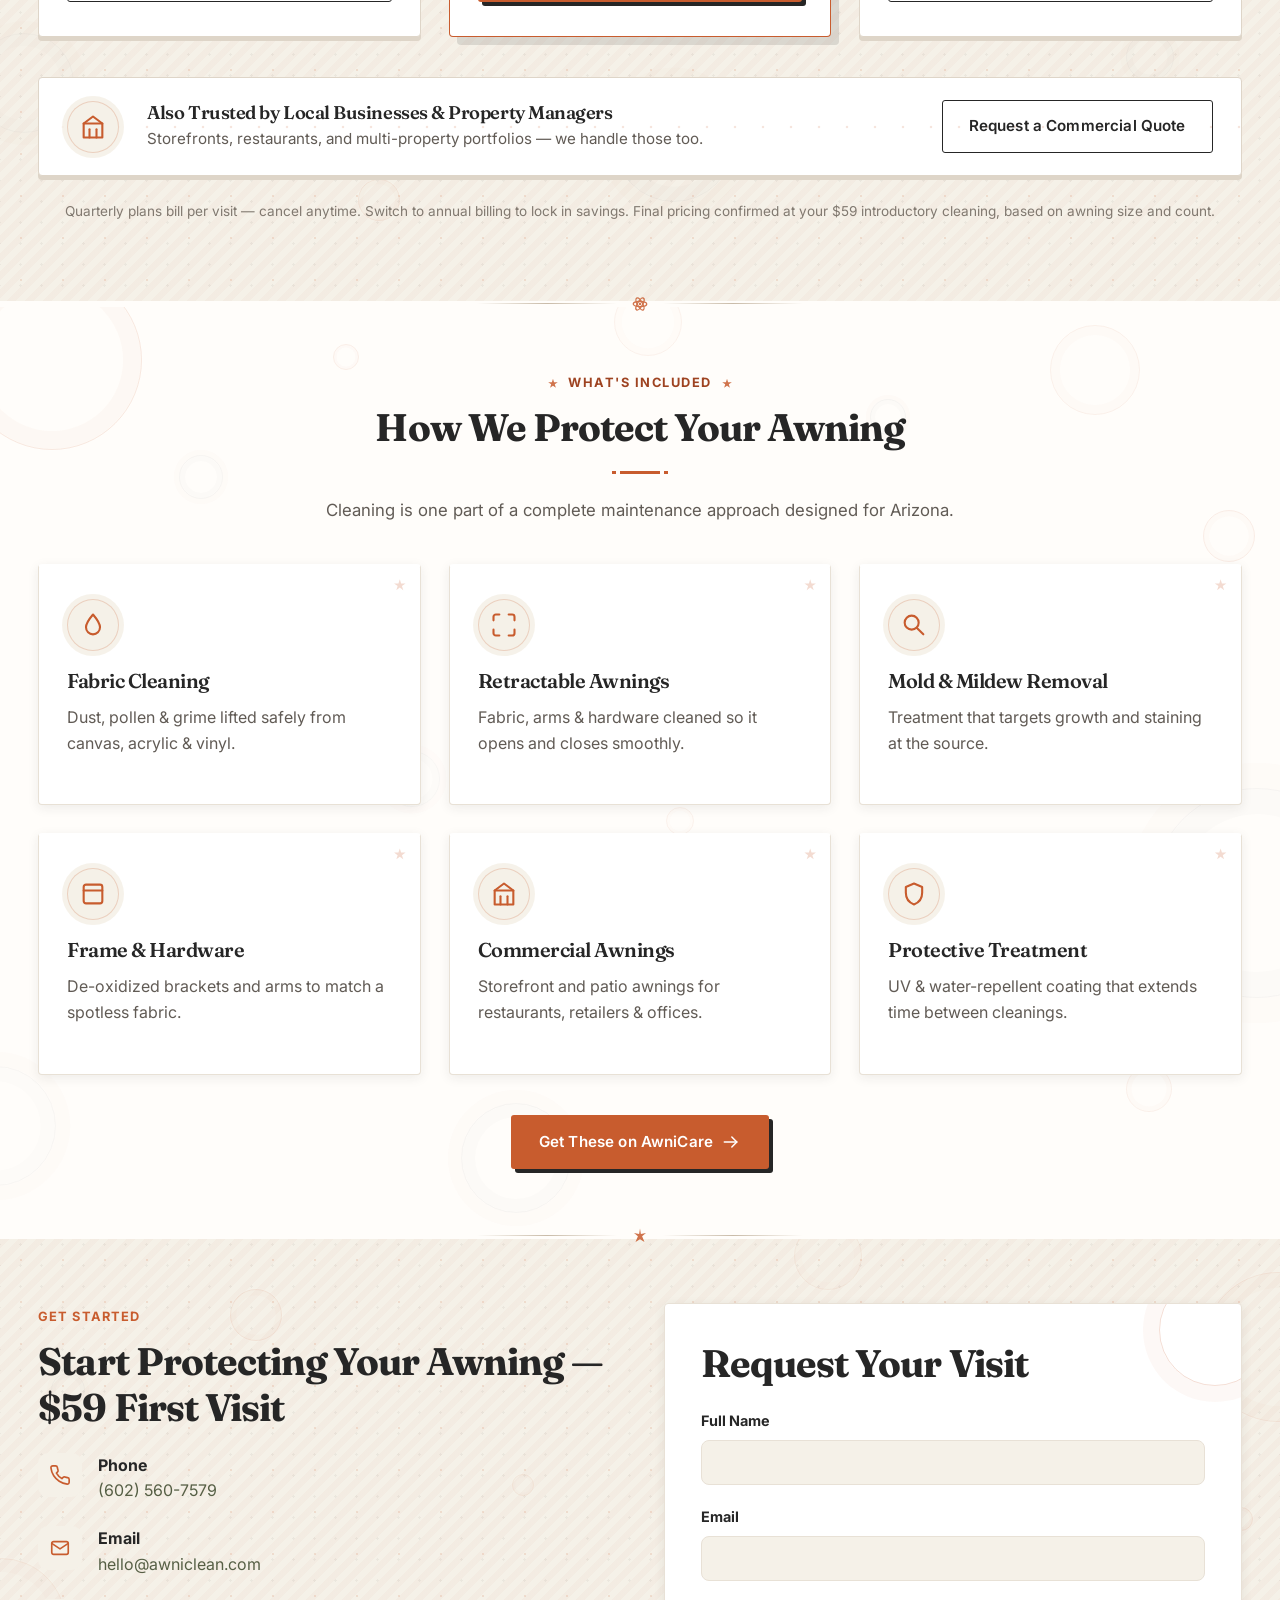
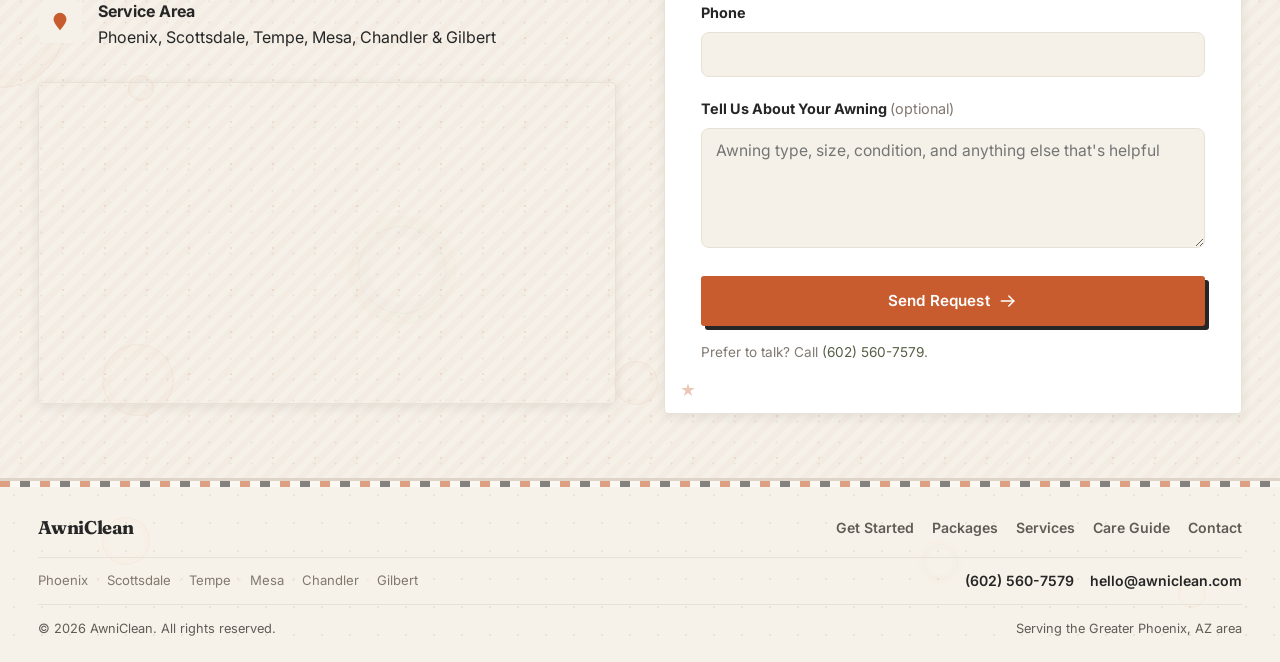
==== commit 6b7753d1: "Centralize icons, move scripts, and refresh assets Extract inline SVG symbols into images/icons.svg " ====
--- a/index.html
+++ b/index.html
@@ -28,7 +28,7 @@
         />
         <meta name="twitter:card" content="summary_large_image" />
 
-        <link rel="icon" type="image/png" href="favicon.png" />
+        <link rel="icon" type="image/png" href="images/favicon.png" />
         <link rel="preconnect" href="https://fonts.googleapis.com" />
         <link rel="preconnect" href="https://fonts.gstatic.com" crossorigin />
         <link
@@ -88,115 +88,7 @@
         </script>
     </head>
     <body>
-        <svg style="display: none" aria-hidden="true">
-            <symbol id="icon-phone" viewBox="0 0 24 24">
-                <path
-                    d="M22 16.92v3a2 2 0 0 1-2.18 2 19.79 19.79 0 0 1-8.63-3.07 19.5 19.5 0 0 1-6-6 19.79 19.79 0 0 1-3.07-8.67A2 2 0 0 1 4.11 2h3a2 2 0 0 1 2 1.72c.13.96.36 1.9.7 2.81a2 2 0 0 1-.45 2.11L8.09 9.91a16 16 0 0 0 6 6l1.27-1.27a2 2 0 0 1 2.11-.45c.91.34 1.85.57 2.81.7A2 2 0 0 1 22 16.92z"
-                />
-            </symbol>
-            <symbol id="icon-sparkle" viewBox="0 0 24 24">
-                <path
-                    d="M12 2 L15.18 8.82 L22 12 L15.18 15.18 L12 22 L8.82 15.18 L2 12 L8.82 8.82 Z"
-                />
-            </symbol>
-            <symbol id="icon-check-circle" viewBox="0 0 24 24">
-                <circle cx="12" cy="12" r="9" />
-                <path d="M8 12.5l2.5 2.5L16 9" />
-            </symbol>
-            <symbol id="icon-shield" viewBox="0 0 24 24">
-                <path
-                    d="M12 3 L19 6 V11 C19 16 16 19.5 12 21 C8 19.5 5 16 5 11 V6 Z"
-                />
-            </symbol>
-            <symbol id="icon-sun" viewBox="0 0 24 24">
-                <circle cx="12" cy="12" r="5" />
-                <line x1="12" y1="1" x2="12" y2="3" />
-                <line x1="12" y1="21" x2="12" y2="23" />
-                <line x1="4.22" y1="4.22" x2="5.64" y2="5.64" />
-                <line x1="18.36" y1="18.36" x2="19.78" y2="19.78" />
-                <line x1="1" y1="12" x2="3" y2="12" />
-                <line x1="21" y1="12" x2="23" y2="12" />
-                <line x1="4.22" y1="19.78" x2="5.64" y2="18.36" />
-                <line x1="18.36" y1="5.64" x2="19.78" y2="4.22" />
-            </symbol>
-            <symbol id="icon-wind" viewBox="0 0 24 24">
-                <path d="M3 8h10a3 3 0 1 0 -3 -3" />
-                <path d="M3 12h14a3 3 0 1 1 -3 3" />
-                <path d="M3 16h8" />
-            </symbol>
-            <symbol id="icon-sliders" viewBox="0 0 24 24">
-                <line x1="4" y1="6" x2="20" y2="6" />
-                <circle cx="9" cy="6" r="2" />
-                <line x1="4" y1="12" x2="20" y2="12" />
-                <circle cx="15" cy="12" r="2" />
-                <line x1="4" y1="18" x2="20" y2="18" />
-                <circle cx="9" cy="18" r="2" />
-            </symbol>
-            <symbol id="icon-bell" viewBox="0 0 24 24">
-                <path
-                    d="M12 3a5 5 0 0 0-5 5c0 5-2 6-2 6h14s-2-1-2-6a5 5 0 0 0-5-5z"
-                />
-                <path d="M10.5 19a1.5 1.5 0 0 0 3 0" />
-            </symbol>
-            <symbol id="icon-droplet" viewBox="0 0 24 24">
-                <path
-                    d="M12 3 C12 3 6 10 6 14 A6 6 0 0 0 18 14 C18 10 12 3 12 3 Z"
-                />
-            </symbol>
-            <symbol id="icon-expand" viewBox="0 0 24 24">
-                <path d="M8 3H5a2 2 0 0 0-2 2v3" />
-                <path d="M16 3h3a2 2 0 0 1 2 2v3" />
-                <path d="M8 21H5a2 2 0 0 1-2-2v-3" />
-                <path d="M16 21h3a2 2 0 0 0 2-2v-3" />
-            </symbol>
-            <symbol id="icon-search" viewBox="0 0 24 24">
-                <circle cx="10" cy="10" r="6" />
-                <line x1="14.5" y1="14.5" x2="20" y2="20" />
-            </symbol>
-            <symbol id="icon-frame" viewBox="0 0 24 24">
-                <rect x="4" y="4" width="16" height="16" rx="2" />
-                <line x1="4" y1="9" x2="20" y2="9" />
-            </symbol>
-            <symbol id="icon-building" viewBox="0 0 24 24">
-                <rect x="4" y="9" width="16" height="12" />
-                <path d="M4 9l8-6 8 6" />
-                <line x1="9" y1="21" x2="9" y2="14" />
-                <line x1="15" y1="21" x2="15" y2="14" />
-            </symbol>
-            <symbol id="icon-mail" viewBox="0 0 24 24">
-                <rect x="3" y="5" width="18" height="14" rx="2" />
-                <path d="M3 7l9 6 9-6" />
-            </symbol>
-            <symbol id="icon-pin" viewBox="0 0 24 24">
-                <path d="M12 22s7-7.58 7-12a7 7 0 1 0-14 0c0 4.42 7 12 7 12z" />
-                <circle cx="12" cy="10" r="2.5" />
-            </symbol>
-            <symbol id="icon-arrow-right" viewBox="0 0 24 24">
-                <line x1="4" y1="12" x2="19" y2="12" />
-                <polyline points="13 6 19 12 13 18" />
-            </symbol>
-            <symbol id="icon-book" viewBox="0 0 24 24">
-                <path d="M4 19.5A2.5 2.5 0 0 1 6.5 17H20" />
-                <path d="M6.5 2H20v20H6.5A2.5 2.5 0 0 1 4 19.5v-15A2.5 2.5 0 0 1 6.5 2z" />
-                <line x1="12" y1="6" x2="16" y2="6" />
-                <line x1="12" y1="10" x2="16" y2="10" />
-            </symbol>
-            <symbol id="icon-atomic" viewBox="0 0 24 24">
-                <circle cx="12" cy="12" r="1.6" fill="currentColor" stroke="none" />
-                <ellipse cx="12" cy="12" rx="9" ry="3.4" transform="rotate(60 12 12)" />
-                <ellipse cx="12" cy="12" rx="9" ry="3.4" transform="rotate(-60 12 12)" />
-                <ellipse cx="12" cy="12" rx="9" ry="3.4" />
-            </symbol>
-            <symbol id="icon-starburst" viewBox="0 0 24 24">
-                <path
-                    d="M12 2l1.2 7.2L20 8l-5.2 4.2L18 20l-6-3.8L6 20l3.2-7.8L4 8l6.8 1.2L12 2z"
-                    fill="currentColor"
-                    stroke="none"
-                />
-            </symbol>
-        </svg>
-
-        <header class="site-header" id="siteHeader">
+<header class="site-header" id="siteHeader">
             <div class="container header-inner">
                 <a href="#top" class="logo"
                     ><img
@@ -211,17 +103,17 @@
                 </nav>
                 <div class="header-cta">
                     <a href="/care-guide" class="btn btn-care"
-                        ><svg class="icon" aria-hidden="true"><use href="#icon-book"></use></svg>
+                        ><svg class="icon" aria-hidden="true"><use href="images/icons.svg#icon-book"></use></svg>
                         Care Guide</a
                     >
                     <a href="tel:+16025607579" class="btn btn-call"
-                        ><svg class="icon"><use href="#icon-phone"></use></svg>
+                        ><svg class="icon"><use href="images/icons.svg#icon-phone"></use></svg>
                         Call (602) 560-7579</a
                     >
                     <a href="#packages" class="btn btn-primary"
                         >Join AwniCare
                         <svg class="icon">
-                            <use href="#icon-arrow-right"></use></svg
+                            <use href="images/icons.svg#icon-arrow-right"></use></svg
                     ></a>
                 </div>
                 <button
@@ -250,42 +142,42 @@
                         <div class="feature-tags">
                             <a href="#packages"
                                 ><svg class="icon">
-                                    <use href="#icon-droplet"></use></svg
+                                    <use href="images/icons.svg#icon-droplet"></use></svg
                                 >UV Defense</a
                             >
                             <a href="#packages"
                                 ><svg class="icon">
-                                    <use href="#icon-frame"></use></svg
+                                    <use href="images/icons.svg#icon-frame"></use></svg
                                 >Hardware Care</a
                             >
                             <a href="#packages"
                                 ><svg class="icon">
-                                    <use href="#icon-search"></use></svg
+                                    <use href="images/icons.svg#icon-search"></use></svg
                                 >Mold Prevention</a
                             >
                             <a href="#packages"
                                 ><svg class="icon">
-                                    <use href="#icon-sun"></use></svg
+                                    <use href="images/icons.svg#icon-sun"></use></svg
                                 >UV Protection</a
                             >
                             <a href="#packages"
                                 ><svg class="icon">
-                                    <use href="#icon-sparkle"></use></svg
+                                    <use href="images/icons.svg#icon-sparkle"></use></svg
                                 >Deep Clean</a
                             >
                             <a href="#packages"
                                 ><svg class="icon">
-                                    <use href="#icon-check-circle"></use></svg
+                                    <use href="images/icons.svg#icon-check-circle"></use></svg
                                 >Spot Removal</a
                             >
                             <a href="#packages"
                                 ><svg class="icon">
-                                    <use href="#icon-wind"></use></svg
+                                    <use href="images/icons.svg#icon-wind"></use></svg
                                 >Touch-Up</a
                             >
                             <a href="#packages"
                                 ><svg class="icon">
-                                    <use href="#icon-bell"></use></svg
+                                    <use href="images/icons.svg#icon-bell"></use></svg
                                 >Repair Alerts</a
                             >
                         </div>
@@ -293,7 +185,7 @@
                         </div>
                         <img
                             class="hero-mascot"
-                            src="images/mascot-awniclean.png"
+                            src="images/mascot.png"
                             alt="AwniClean mascot — a superhero mouse with a pressure washer"
                             width="900"
                             height="601"
@@ -303,7 +195,7 @@
             </section>
 
             <!-- PACKAGES -->
-            <div class="mcm-divider" aria-hidden="true"><span></span><svg class="icon"><use href="#icon-starburst"></use></svg><span></span></div>
+            <div class="mcm-divider" aria-hidden="true"><span></span><svg class="icon"><use href="images/icons.svg#icon-starburst"></use></svg><span></span></div>
             <section id="packages" class="section-alt">
                 <div class="bubble-field" aria-hidden="true">
                     <i class="bubble" style="--x: -4%; --y: 4%; --s: 170px; --o: 0.55"></i>
@@ -429,7 +321,7 @@
                                 data-package="AwniCare Signature"
                                 >Choose Signature
                                 <svg class="icon">
-                                    <use href="#icon-arrow-right"></use></svg
+                                    <use href="images/icons.svg#icon-arrow-right"></use></svg
                             ></a>
                         </div>
 
@@ -470,7 +362,7 @@
                     </div>
 
                     <div class="commercial-banner">
-                        <div class="card-icon"><svg class="icon"><use href="#icon-building"></use></svg></div>
+                        <div class="card-icon"><svg class="icon"><use href="images/icons.svg#icon-building"></use></svg></div>
                         <div class="commercial-banner-copy">
                             <h3>Also Trusted by Local Businesses &amp; Property Managers</h3>
                             <p>Storefronts, restaurants, and multi-property portfolios — we handle those too.</p>
@@ -491,7 +383,7 @@
             </section>
 
             <!-- SERVICES -->
-            <div class="mcm-divider" aria-hidden="true"><span></span><svg class="icon"><use href="#icon-atomic"></use></svg><span></span></div>
+            <div class="mcm-divider" aria-hidden="true"><span></span><svg class="icon"><use href="images/icons.svg#icon-atomic"></use></svg><span></span></div>
             <section id="services">
                 <div class="bubble-field" aria-hidden="true">
                     <i class="bubble" style="--x: -3%; --y: -4%; --s: 180px; --o: 0.65"></i>
@@ -528,7 +420,7 @@
                         <div class="card">
                             <div class="card-icon">
                                 <svg class="icon">
-                                    <use href="#icon-droplet"></use>
+                                    <use href="images/icons.svg#icon-droplet"></use>
                                 </svg>
                             </div>
                             <h3>Fabric Cleaning</h3>
@@ -540,7 +432,7 @@
                         <div class="card">
                             <div class="card-icon">
                                 <svg class="icon">
-                                    <use href="#icon-expand"></use>
+                                    <use href="images/icons.svg#icon-expand"></use>
                                 </svg>
                             </div>
                             <h3>Retractable Awnings</h3>
@@ -552,7 +444,7 @@
                         <div class="card">
                             <div class="card-icon">
                                 <svg class="icon">
-                                    <use href="#icon-search"></use>
+                                    <use href="images/icons.svg#icon-search"></use>
                                 </svg>
                             </div>
                             <h3>Mold &amp; Mildew Removal</h3>
@@ -564,7 +456,7 @@
                         <div class="card">
                             <div class="card-icon">
                                 <svg class="icon">
-                                    <use href="#icon-frame"></use>
+                                    <use href="images/icons.svg#icon-frame"></use>
                                 </svg>
                             </div>
                             <h3>Frame &amp; Hardware</h3>
@@ -576,7 +468,7 @@
                         <div class="card">
                             <div class="card-icon">
                                 <svg class="icon">
-                                    <use href="#icon-building"></use>
+                                    <use href="images/icons.svg#icon-building"></use>
                                 </svg>
                             </div>
                             <h3>Commercial Awnings</h3>
@@ -588,7 +480,7 @@
                         <div class="card">
                             <div class="card-icon">
                                 <svg class="icon">
-                                    <use href="#icon-shield"></use>
+                                    <use href="images/icons.svg#icon-shield"></use>
                                 </svg>
                             </div>
                             <h3>Protective Treatment</h3>
@@ -602,13 +494,13 @@
                         <a href="#packages" class="btn btn-primary"
                             >Get These on AwniCare
                             <svg class="icon">
-                                <use href="#icon-arrow-right"></use></svg
+                                <use href="images/icons.svg#icon-arrow-right"></use></svg
                         ></a>
                     </div>
                 </div>
             </section>
 
-            <div class="mcm-divider" aria-hidden="true"><span></span><svg class="icon"><use href="#icon-starburst"></use></svg><span></span></div>
+            <div class="mcm-divider" aria-hidden="true"><span></span><svg class="icon"><use href="images/icons.svg#icon-starburst"></use></svg><span></span></div>
             <!-- CONTACT -->
             <section id="contact" class="section-alt">
                 <div class="bubble-field" aria-hidden="true">
@@ -637,7 +529,7 @@
                             <li>
                                 <span class="ci-icon"
                                     ><svg class="icon">
-                                        <use href="#icon-phone"></use></svg
+                                        <use href="images/icons.svg#icon-phone"></use></svg
                                 ></span>
                                 <div>
                                     <strong>Phone</strong
@@ -649,7 +541,7 @@
                             <li>
                                 <span class="ci-icon"
                                     ><svg class="icon">
-                                        <use href="#icon-mail"></use></svg
+                                        <use href="images/icons.svg#icon-mail"></use></svg
                                 ></span>
                                 <div>
                                     <strong>Email</strong
@@ -661,7 +553,7 @@
                             <li>
                                 <span class="ci-icon"
                                     ><svg class="icon icon-pin">
-                                        <use href="#icon-pin"></use></svg
+                                        <use href="images/icons.svg#icon-pin"></use></svg
                                 ></span>
                                 <div>
                                     <strong>Service Area</strong>Phoenix,
@@ -758,7 +650,7 @@
                             >
                                 Send Request
                                 <svg class="icon">
-                                    <use href="#icon-arrow-right"></use>
+                                    <use href="images/icons.svg#icon-arrow-right"></use>
                                 </svg>
                             </button>
                             <p
@@ -816,11 +708,11 @@
 
         <div class="mobile-call-bar">
             <a href="tel:+16025607579"
-                ><svg class="icon"><use href="#icon-phone"></use></svg> Call
+                ><svg class="icon"><use href="images/icons.svg#icon-phone"></use></svg> Call
                 Now: (602) 560-7579</a
             >
         </div>
 
-        <script src="js/main.js"></script>
+        <script src="scripts/main.js"></script>
     </body>
 </html>
--- a/css/style.css
+++ b/css/style.css
@@ -3,27 +3,27 @@
    ========================================================================== */
 
 :root {
-  --navy: #211d19;
-  --navy-light: #38312a;
+  --navy: #262626;
+  --navy-light: #3c3835;
   --teal: #74805f;
   --teal-dark: #565f45;
-  --terracotta: #bf5730;
-  --terracotta-dark: #984526;
-  --cream: #f5ede1;
+  --terracotta: #c85c2e;
+  --terracotta-dark: #9e4321;
+  --cream: #f5f1e8;
   --white: #ffffff;
-  --gray-900: #221f1a;
-  --gray-700: #5c5348;
-  --gray-500: #8a8071;
-  --gray-200: #e5dbc9;
-  --gray-100: #f0e8da;
+  --gray-900: #262626;
+  --gray-700: #615b55;
+  --gray-500: #817970;
+  --gray-200: #e8e1d6;
+  --gray-100: #f5f1e8;
 
   --font-head: 'Fraunces', Georgia, serif;
   --font-body: 'Inter', 'Segoe UI', system-ui, sans-serif;
 
-  --radius: 10px;
-  --shadow-sm: 0 2px 8px rgba(11, 37, 69, 0.08);
-  --shadow-md: 0 8px 24px rgba(11, 37, 69, 0.12);
-  --shadow-lg: 0 16px 40px rgba(11, 37, 69, 0.18);
+  --radius: 4px;
+  --shadow-sm: 0 3px 12px rgba(38, 38, 38, 0.08);
+  --shadow-md: 0 16px 32px rgba(38, 38, 38, 0.12);
+  --shadow-lg: 0 24px 56px rgba(38, 38, 38, 0.16);
   --container: 1600px;
   --container-pad: clamp(16px, 3vw, 40px);
 }
@@ -69,11 +69,6 @@
 .section-alt { background: var(--cream); }
 .section-navy { background: var(--navy); color: var(--white); }
 
-#offer {
-  background-image: linear-gradient(rgba(255, 255, 255, 0.86), rgba(255, 255, 255, 0.86)), url('../images/cleaning-process-bg.jpg');
-  background-size: cover;
-  background-position: center;
-}
 .section-navy h2, .section-navy h3 { color: var(--white); }
 .section-navy p { color: #d8cfc0; }
 
@@ -1033,25 +1028,8 @@
 }
 
 /* ==========================================================================
-   AwniClean brand refresh — warm, striped, and intentionally tactile
+   Brand surfaces, hero, and MCM accents
    ========================================================================== */
-:root {
-  --navy: #262626;
-  --navy-light: #3c3835;
-  --terracotta: #c85c2e;
-  --terracotta-dark: #9e4321;
-  --cream: #f5f1e8;
-  --gray-900: #262626;
-  --gray-700: #615b55;
-  --gray-500: #817970;
-  --gray-200: #e8e1d6;
-  --gray-100: #f5f1e8;
-  --radius: 4px;
-  --shadow-sm: 0 3px 12px rgba(38, 38, 38, 0.08);
-  --shadow-md: 0 16px 32px rgba(38, 38, 38, 0.12);
-  --shadow-lg: 0 24px 56px rgba(38, 38, 38, 0.16);
-}
-
 body { background: #fffdfa; }
 h1, h2, h3, h4 { letter-spacing: -0.025em; }
 h1 em { color: var(--terracotta); font-weight: 600; }
@@ -1082,7 +1060,7 @@
   display: flex;
   align-items: center;
   overflow: hidden;
-  background-image: linear-gradient(90deg, rgba(255, 253, 250, 0.72) 0%, rgba(255, 253, 250, 0.55) 38%, rgba(255, 253, 250, 0.18) 70%, rgba(255, 253, 250, 0.06) 100%), url('../images/cleaning-process-bg.jpg');
+  background-image: linear-gradient(90deg, rgba(255, 253, 250, 0.72) 0%, rgba(255, 253, 250, 0.55) 38%, rgba(255, 253, 250, 0.18) 70%, rgba(255, 253, 250, 0.06) 100%), url('../images/hero-bg.jpg');
   background-position: center;
   background-size: cover;
 }
@@ -1280,7 +1258,7 @@
   #offer.hero {
     min-height: 0;
     padding: 36px 0 32px;
-    background-image: linear-gradient(90deg, rgba(255, 253, 250, 0.95), rgba(255, 253, 250, 0.78)), url('../images/cleaning-process-bg.jpg');
+    background-image: linear-gradient(90deg, rgba(255, 253, 250, 0.95), rgba(255, 253, 250, 0.78)), url('../images/hero-bg.jpg');
   }
   .hero-layout {
     flex-direction: column;
@@ -1291,7 +1269,6 @@
     width: min(280px, 46vw);
     max-width: 280px;
     margin: 0 auto;
-    order: -1;
     transform: rotate(-3deg);
   }
   .hero-copy {
@@ -1328,7 +1305,6 @@
     max-width: 58vw;
     margin: 0 auto;
     align-self: center;
-    order: -1;
     transform: rotate(-3deg);
   }
   .hero-copy {
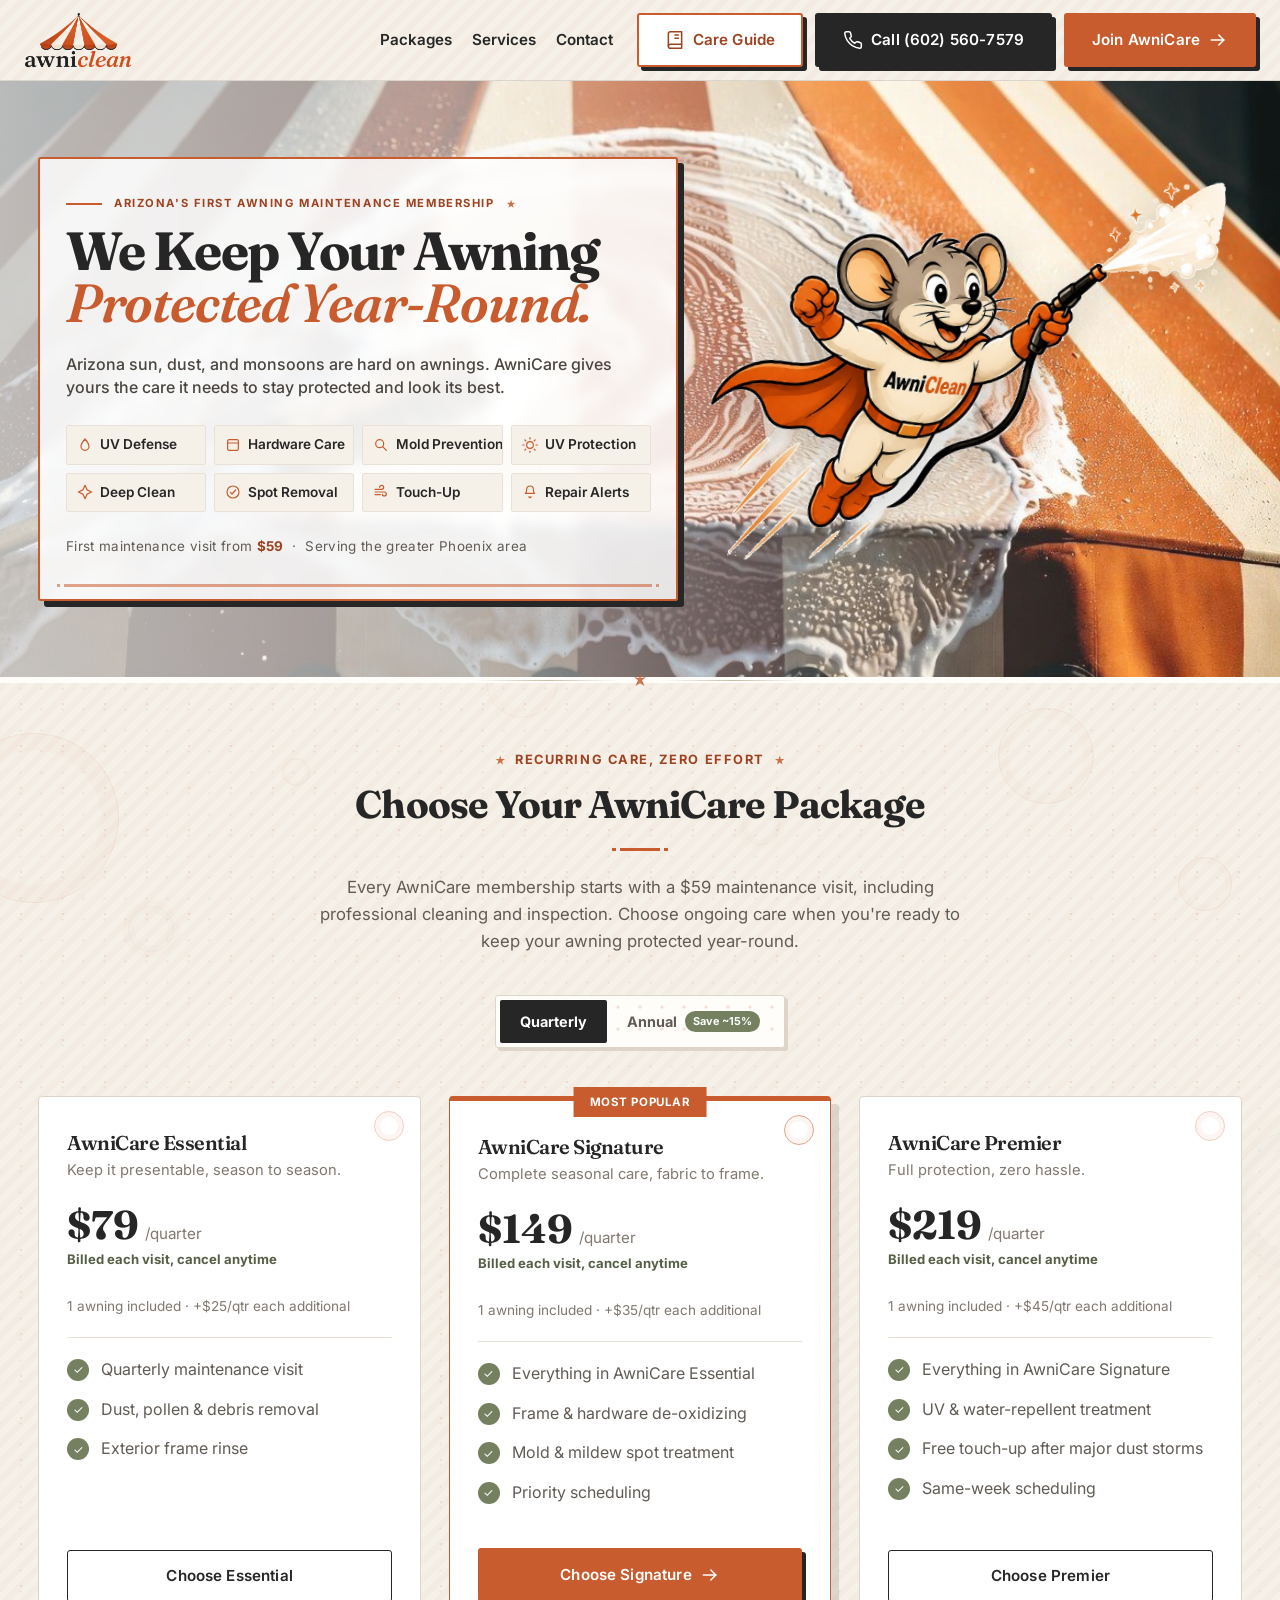
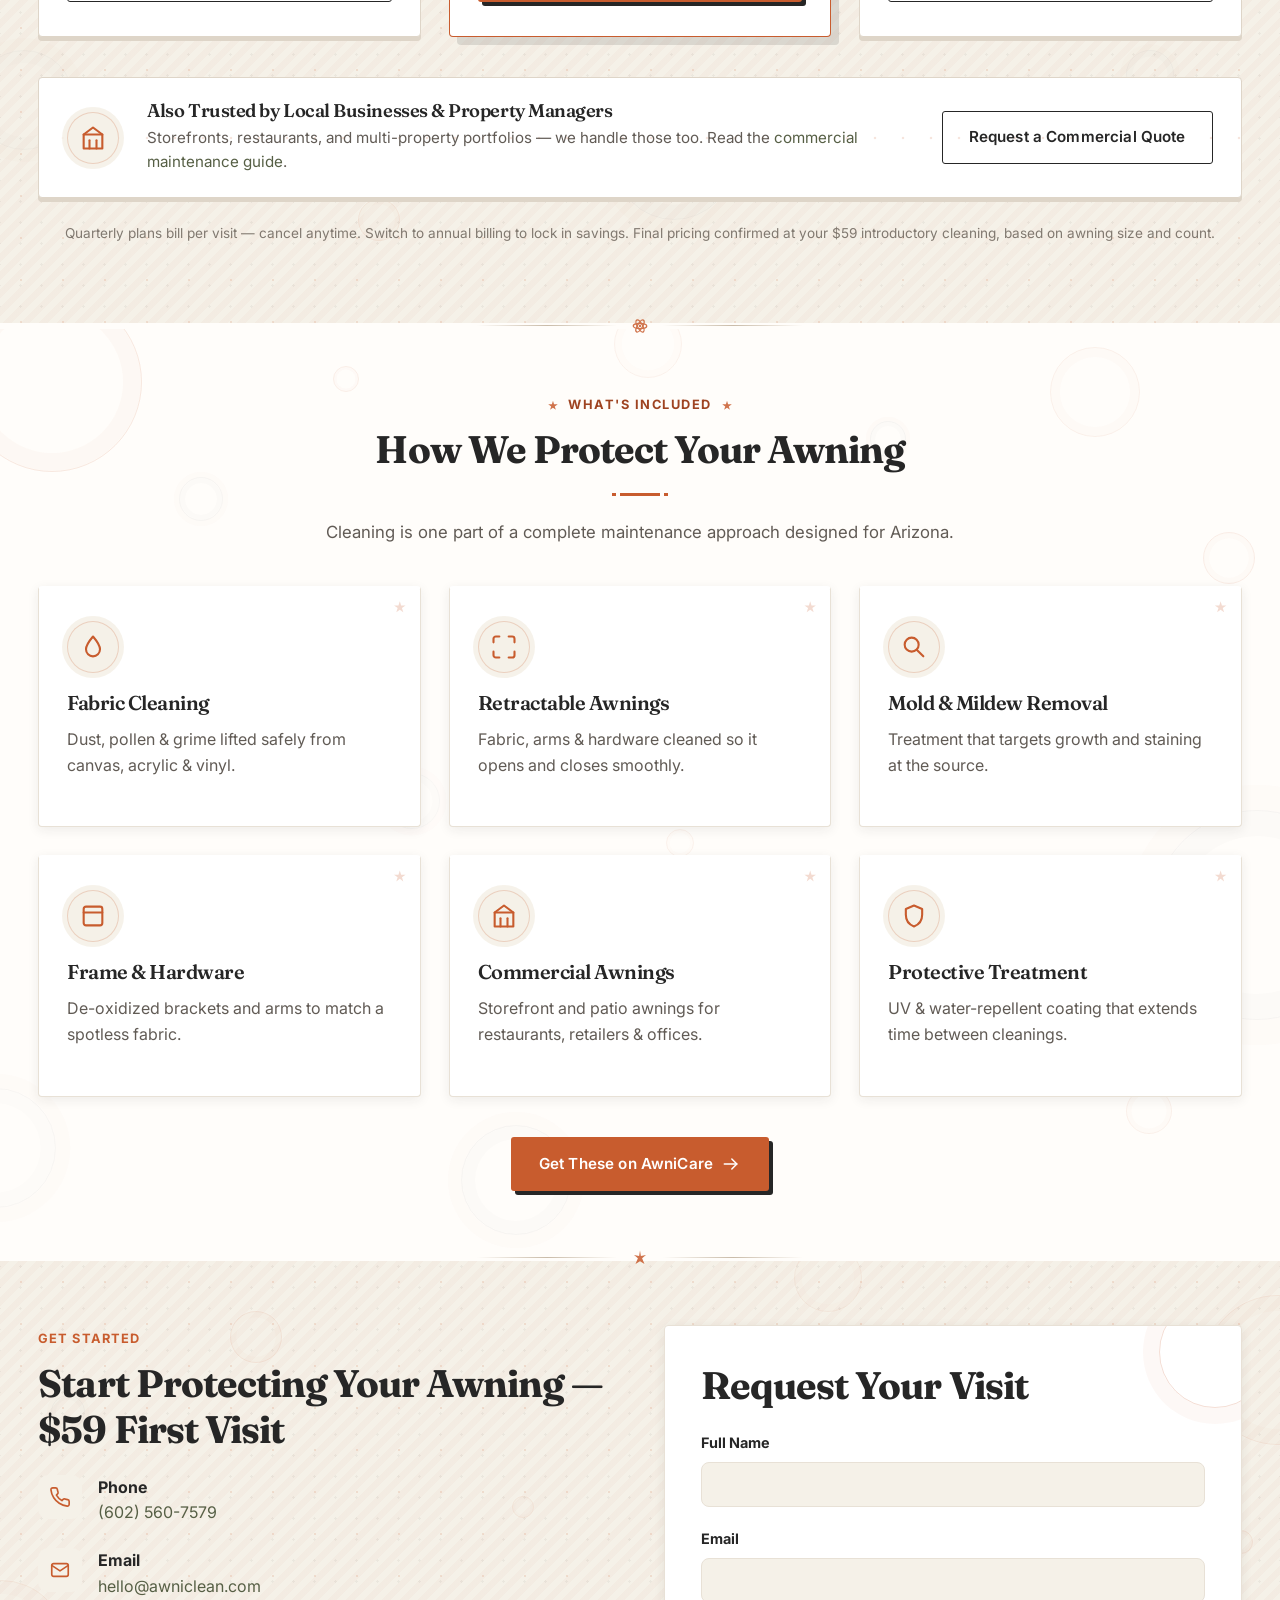
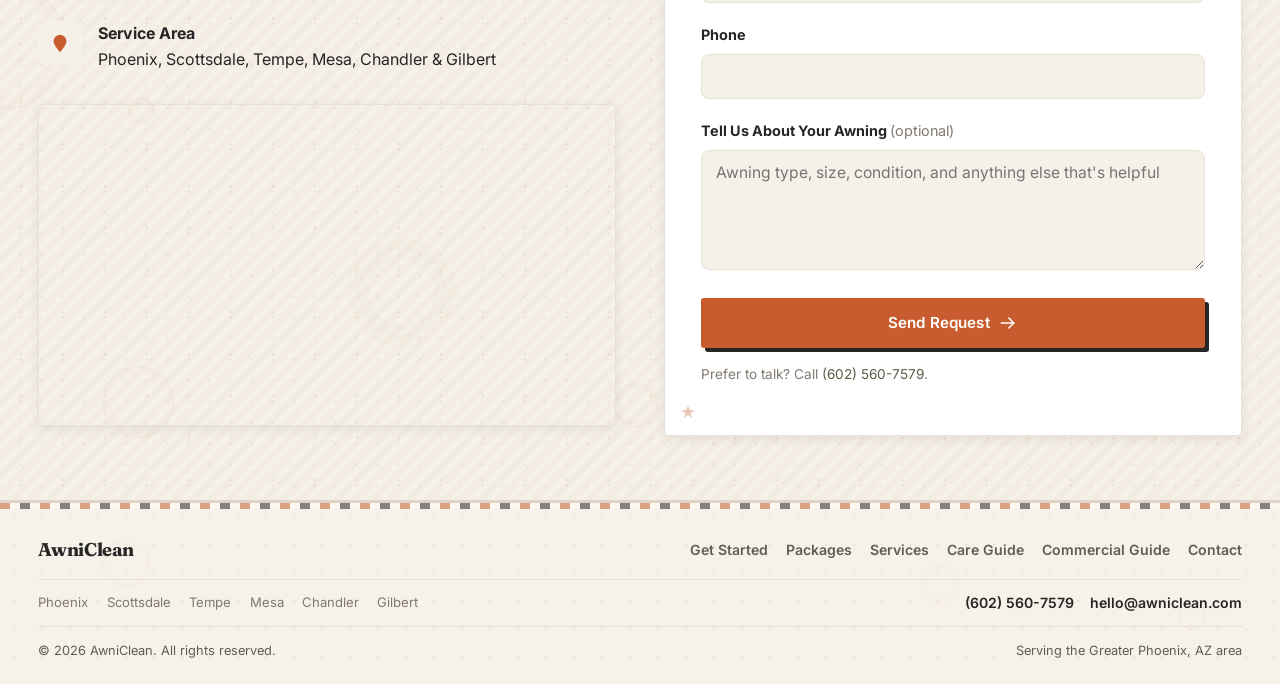
==== commit 3ee8a0fa: "Add commercial-guide page, links, and redirects Introduce a new commercial-guide.html (SEO/OG metada" ====
--- a/index.html
+++ b/index.html
@@ -365,7 +365,7 @@
                         <div class="card-icon"><svg class="icon"><use href="images/icons.svg#icon-building"></use></svg></div>
                         <div class="commercial-banner-copy">
                             <h3>Also Trusted by Local Businesses &amp; Property Managers</h3>
-                            <p>Storefronts, restaurants, and multi-property portfolios — we handle those too.</p>
+                            <p>Storefronts, restaurants, and multi-property portfolios — we handle those too. Read the <a href="/commercial-guide">commercial maintenance guide</a>.</p>
                         </div>
                         <a href="#contact" class="btn btn-outline-navy" data-package="Commercial Account">Request a Commercial Quote</a>
                     </div>
@@ -682,6 +682,7 @@
                         <a href="#packages">Packages</a>
                         <a href="#services">Services</a>
                         <a href="/care-guide">Care Guide</a>
+                        <a href="/commercial-guide">Commercial Guide</a>
                         <a href="#contact">Contact</a>
                     </nav>
                 </div>
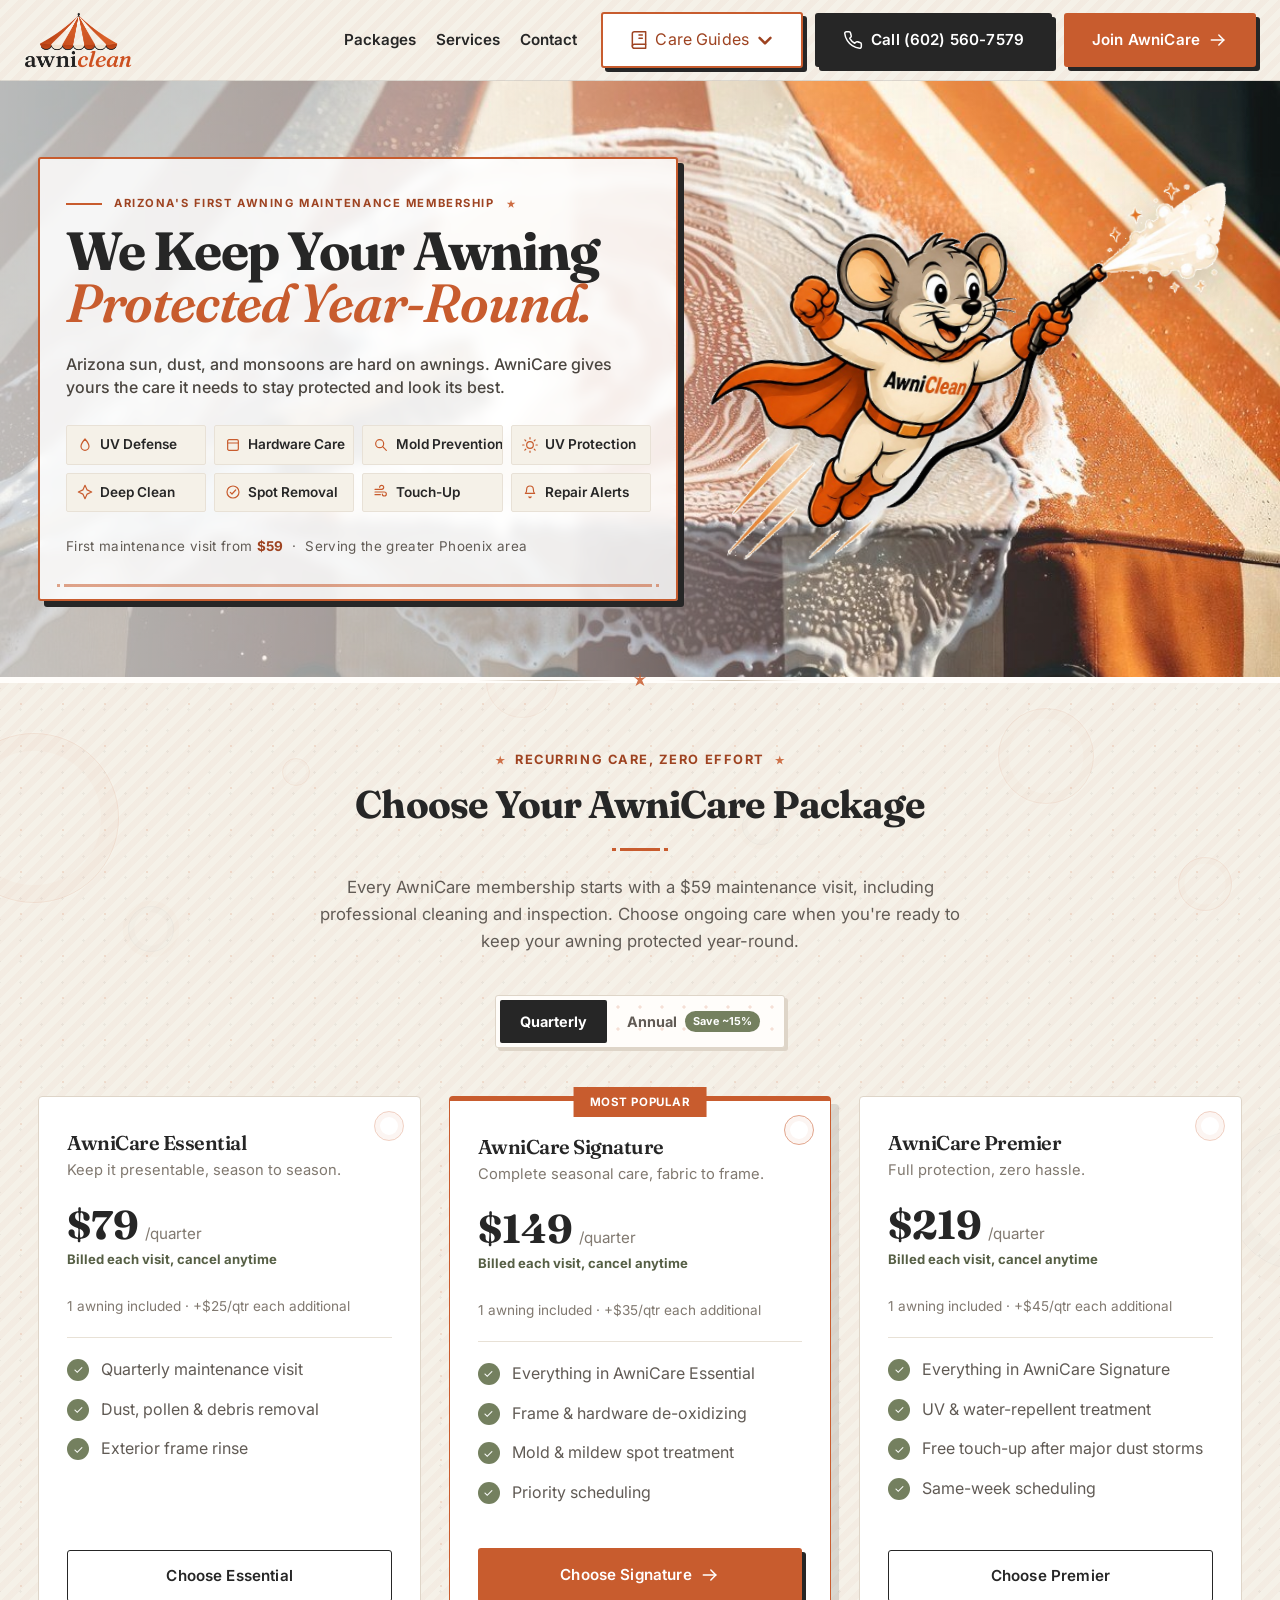
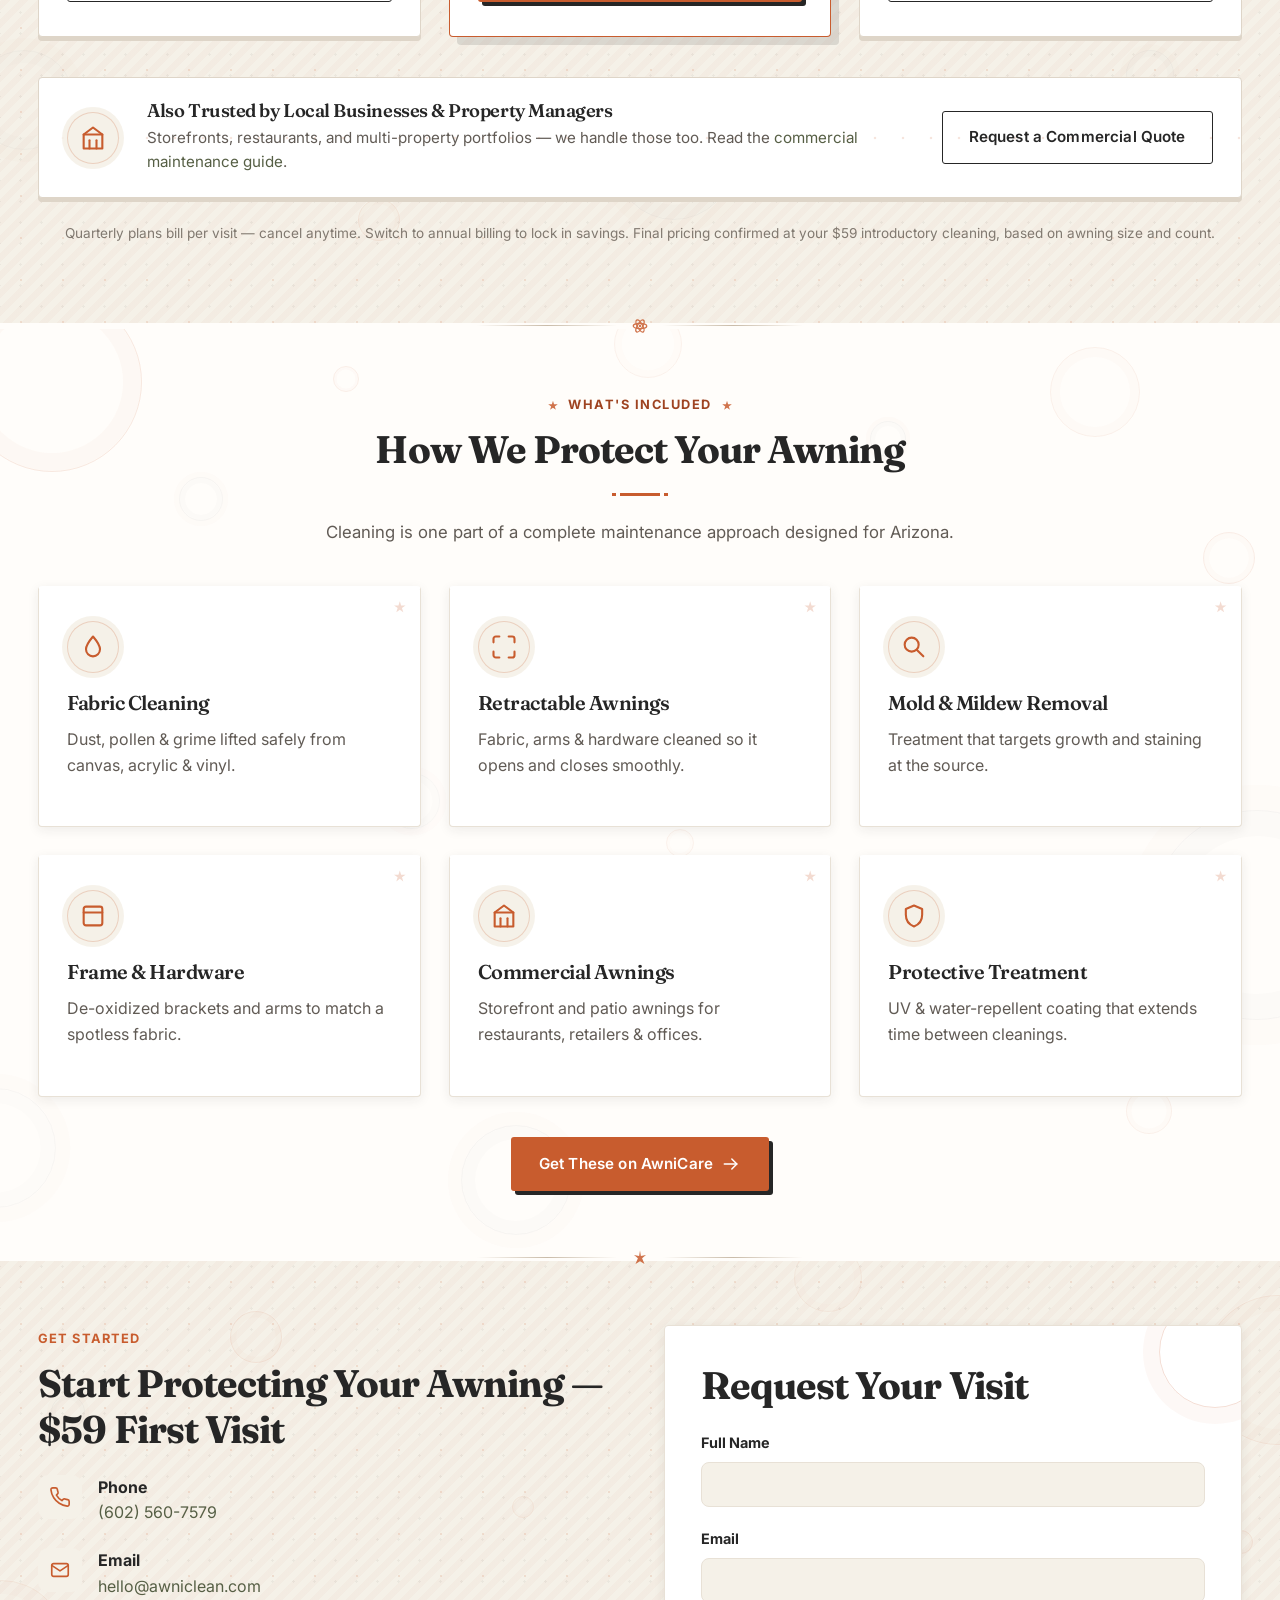
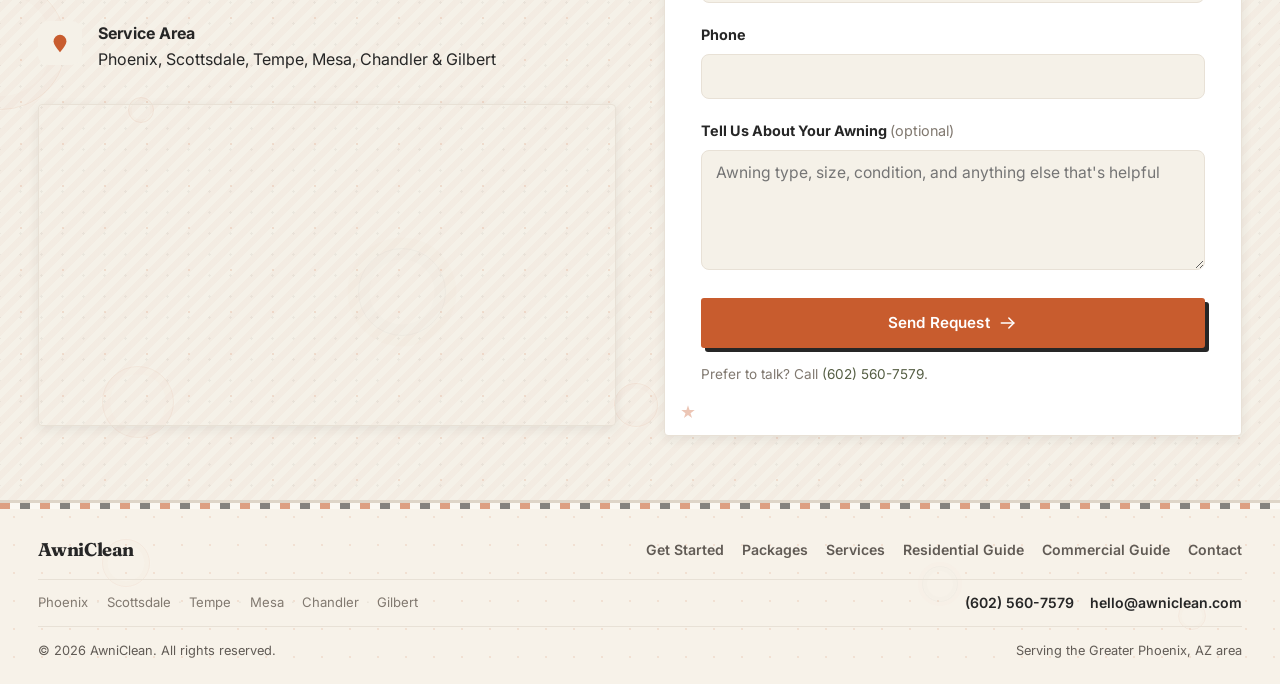
==== commit 57d501fc: "Add care guides dropdown navigation Convert single 'Care Guide' link to a dropdown menu with 'Reside" ====
--- a/index.html
+++ b/index.html
@@ -100,12 +100,29 @@
                     <a href="#packages">Packages</a>
                     <a href="#services">Services</a>
                     <a href="#contact">Contact</a>
+                    <div class="nav-dropdown">
+                        <button type="button" class="nav-dropdown-toggle" aria-expanded="false" aria-haspopup="true">
+                            Care Guides
+                            <svg class="icon caret" aria-hidden="true" viewBox="0 0 12 12"><path fill="currentColor" d="M2.2 4.2a.75.75 0 0 1 1.06 0L6 6.94l2.74-2.74a.75.75 0 1 1 1.06 1.06l-3.27 3.27a.75.75 0 0 1-1.06 0L2.2 5.26a.75.75 0 0 1 0-1.06z"/></svg>
+                        </button>
+                        <ul class="nav-dropdown-menu" role="menu">
+                            <li role="none"><a role="menuitem" href="/care-guide">Residential</a></li>
+                            <li role="none"><a role="menuitem" href="/commercial-guide">Commercial</a></li>
+                        </ul>
+                    </div>
                 </nav>
                 <div class="header-cta">
-                    <a href="/care-guide" class="btn btn-care"
-                        ><svg class="icon" aria-hidden="true"><use href="images/icons.svg#icon-book"></use></svg>
-                        Care Guide</a
-                    >
+                    <div class="nav-dropdown">
+                        <button type="button" class="btn btn-care nav-dropdown-toggle" aria-expanded="false" aria-haspopup="true">
+                            <svg class="icon" aria-hidden="true"><use href="images/icons.svg#icon-book"></use></svg>
+                            Care Guides
+                            <svg class="icon caret" aria-hidden="true" viewBox="0 0 12 12"><path fill="currentColor" d="M2.2 4.2a.75.75 0 0 1 1.06 0L6 6.94l2.74-2.74a.75.75 0 1 1 1.06 1.06l-3.27 3.27a.75.75 0 0 1-1.06 0L2.2 5.26a.75.75 0 0 1 0-1.06z"/></svg>
+                        </button>
+                        <ul class="nav-dropdown-menu" role="menu">
+                            <li role="none"><a role="menuitem" href="/care-guide">Residential</a></li>
+                            <li role="none"><a role="menuitem" href="/commercial-guide">Commercial</a></li>
+                        </ul>
+                    </div>
                     <a href="tel:+16025607579" class="btn btn-call"
                         ><svg class="icon"><use href="images/icons.svg#icon-phone"></use></svg>
                         Call (602) 560-7579</a
@@ -681,7 +698,7 @@
                         <a href="#offer">Get Started</a>
                         <a href="#packages">Packages</a>
                         <a href="#services">Services</a>
-                        <a href="/care-guide">Care Guide</a>
+                        <a href="/care-guide">Residential Guide</a>
                         <a href="/commercial-guide">Commercial Guide</a>
                         <a href="#contact">Contact</a>
                     </nav>
--- a/css/style.css
+++ b/css/style.css
@@ -182,7 +182,7 @@
   gap: 20px;
   margin-left: auto;
 }
-.site-nav a {
+.site-nav > a {
   position: relative;
   padding: 4px 0;
   font-family: var(--font-body);
@@ -190,7 +190,7 @@
   font-size: 0.95rem;
   color: var(--gray-900);
 }
-.site-nav a::after {
+.site-nav > a::after {
   content: '';
   position: absolute;
   left: 50%;
@@ -202,17 +202,17 @@
   transform: translateX(-50%);
   transition: width 0.22s ease;
 }
-.site-nav a:hover {
+.site-nav > a:hover {
   color: var(--terracotta-dark);
   text-decoration: none;
 }
-.site-nav a:hover::after {
+.site-nav > a:hover::after {
   width: 12px;
 }
-.site-nav a.active {
+.site-nav > a.active {
   color: var(--terracotta);
 }
-.site-nav a.active::after {
+.site-nav > a.active::after {
   width: 18px;
 }
 .nav-divider { width: 1px; height: 18px; background: var(--gray-200); }
@@ -245,6 +245,91 @@
   background: var(--terracotta);
   color: var(--white);
   border-color: var(--terracotta);
+}
+
+/* Care Guides dropdown */
+.nav-dropdown {
+  position: relative;
+}
+.nav-dropdown-toggle {
+  display: inline-flex;
+  align-items: center;
+  gap: 6px;
+  cursor: pointer;
+  font: inherit;
+}
+.nav-dropdown-toggle .caret {
+  width: 12px;
+  height: 12px;
+  fill: currentColor;
+  stroke: none;
+  transition: transform 0.2s ease;
+}
+.nav-dropdown.open .nav-dropdown-toggle .caret,
+.nav-dropdown:hover .nav-dropdown-toggle .caret {
+  transform: rotate(180deg);
+}
+.nav-dropdown-menu {
+  display: none;
+  position: absolute;
+  top: calc(100% + 8px);
+  left: 0;
+  min-width: 180px;
+  margin: 0;
+  padding: 8px 0;
+  list-style: none;
+  background: var(--white);
+  border: 1px solid var(--gray-200);
+  border-radius: 4px;
+  box-shadow: 4px 4px 0 var(--navy);
+  z-index: 120;
+}
+.nav-dropdown.open .nav-dropdown-menu,
+.nav-dropdown:hover .nav-dropdown-menu,
+.nav-dropdown:focus-within .nav-dropdown-menu {
+  display: block;
+}
+.nav-dropdown-menu a {
+  display: block;
+  padding: 10px 16px;
+  font-family: var(--font-body);
+  font-weight: 600;
+  font-size: 0.92rem;
+  color: var(--navy);
+  text-decoration: none;
+  white-space: nowrap;
+}
+.nav-dropdown-menu a:hover,
+.nav-dropdown-menu a:focus {
+  background: var(--cream);
+  color: var(--terracotta-dark);
+  text-decoration: none;
+}
+.nav-dropdown-menu a.active {
+  color: var(--terracotta);
+  background: rgba(200, 92, 46, 0.08);
+}
+.header-cta .nav-dropdown-menu {
+  left: auto;
+  right: 0;
+}
+.site-nav > .nav-dropdown {
+  display: none;
+}
+.site-nav .nav-dropdown-toggle {
+  position: relative;
+  padding: 4px 0;
+  background: none;
+  border: none;
+  font-family: var(--font-body);
+  font-weight: 600;
+  font-size: 0.95rem;
+  color: var(--gray-900);
+}
+.site-nav .nav-dropdown-toggle:hover,
+.site-nav .nav-dropdown.open .nav-dropdown-toggle,
+.site-nav .nav-dropdown-toggle.active {
+  color: var(--terracotta);
 }
 
 .nav-toggle {
@@ -991,6 +1076,35 @@
     border-bottom: 1px solid var(--gray-200);
     gap: 18px;
   }
+  .site-nav > .nav-dropdown { display: block; width: 100%; }
+  .site-nav .nav-dropdown { width: 100%; }
+  .site-nav .nav-dropdown-menu {
+    position: static;
+    display: none;
+    min-width: 0;
+    width: 100%;
+    margin-top: 8px;
+    box-shadow: none;
+    border: none;
+    border-left: 2px solid var(--terracotta);
+    border-radius: 0;
+    padding: 0 0 0 12px;
+    background: transparent;
+  }
+  .site-nav .nav-dropdown.open .nav-dropdown-menu {
+    display: block;
+  }
+  .site-nav .nav-dropdown:hover .nav-dropdown-menu,
+  .site-nav .nav-dropdown:focus-within .nav-dropdown-menu {
+    display: none;
+  }
+  .site-nav .nav-dropdown.open:hover .nav-dropdown-menu,
+  .site-nav .nav-dropdown.open:focus-within .nav-dropdown-menu {
+    display: block;
+  }
+  .site-nav .nav-dropdown-menu a {
+    padding: 10px 0;
+  }
   .nav-divider { display: none; }
   section { padding: 52px 0; }
   .grid-3, .steps { grid-template-columns: 1fr; }
@@ -1347,6 +1461,7 @@
     font-size: 0.85rem;
   }
   .header-cta .btn-care { padding-left: 12px; padding-right: 12px; }
+  .header-cta .nav-dropdown-toggle.btn-care { padding-left: 12px; padding-right: 12px; }
 }
 
 /* ==========================================================================
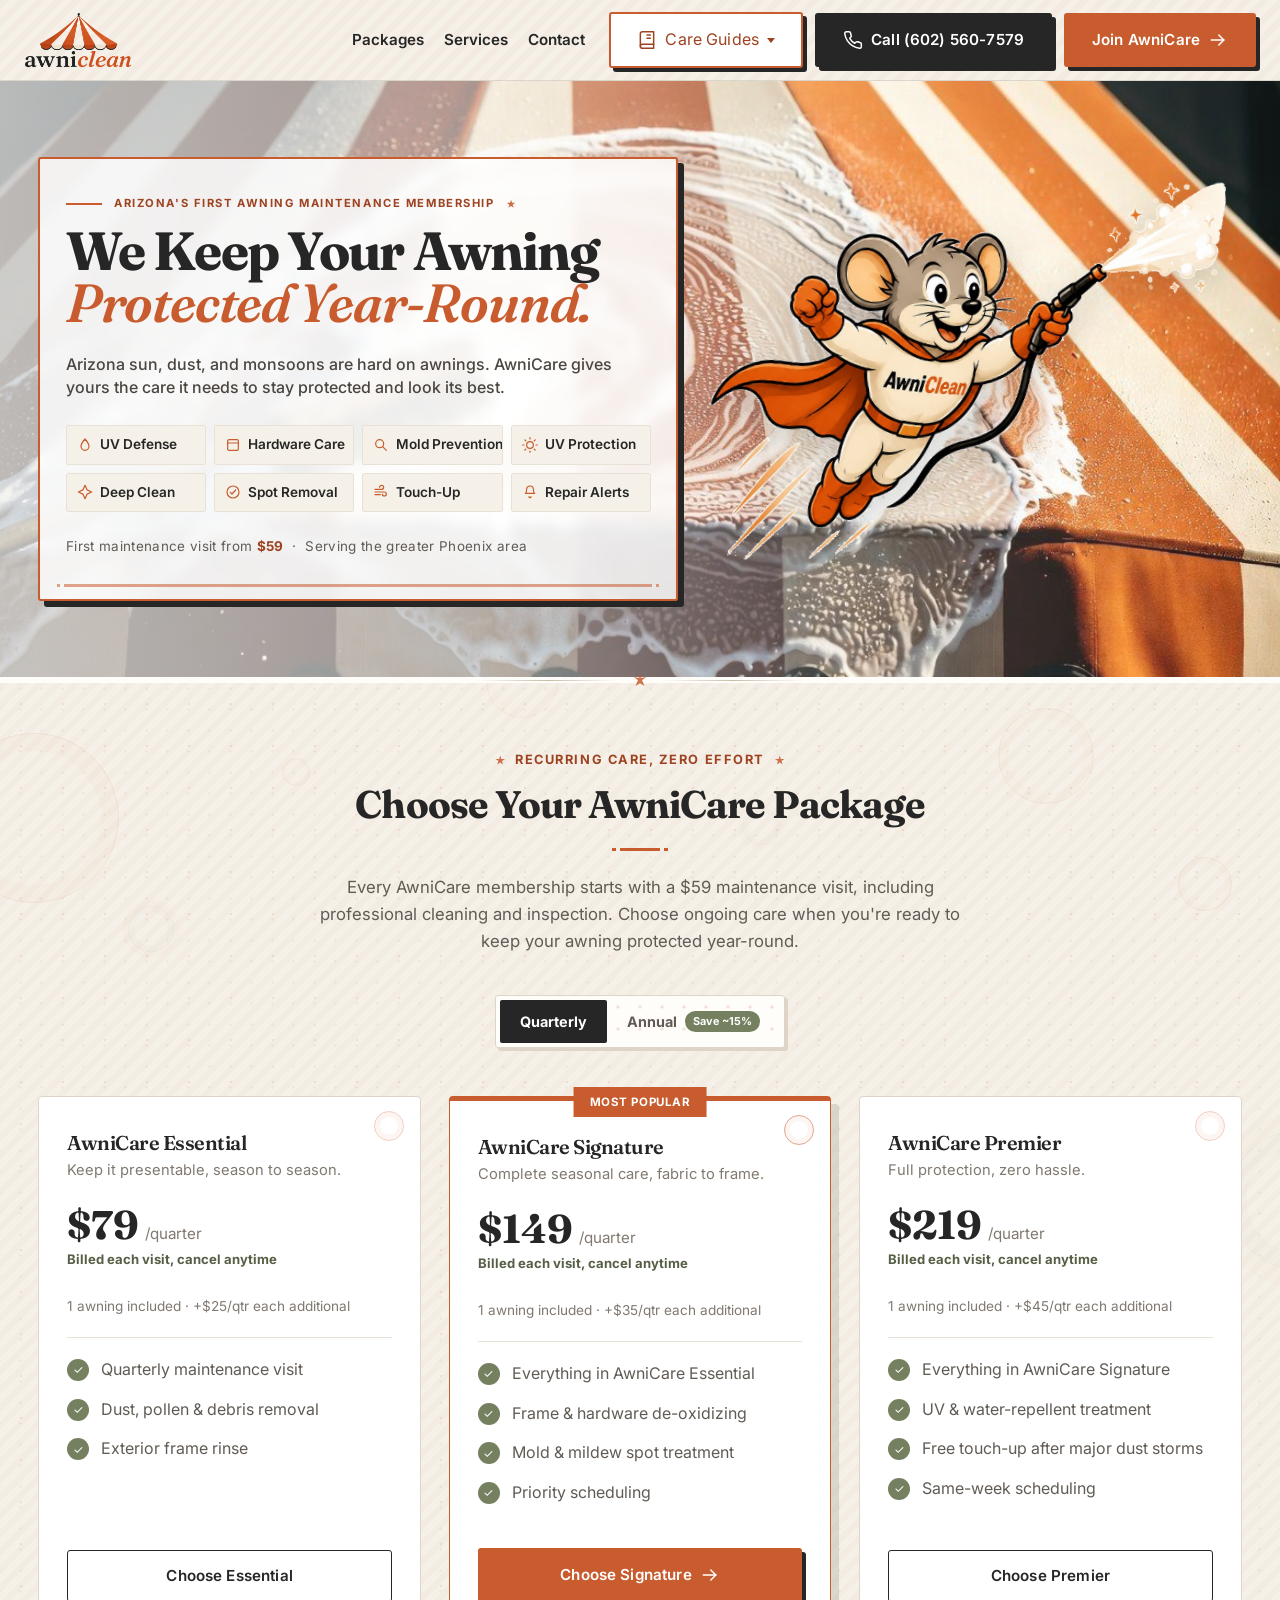
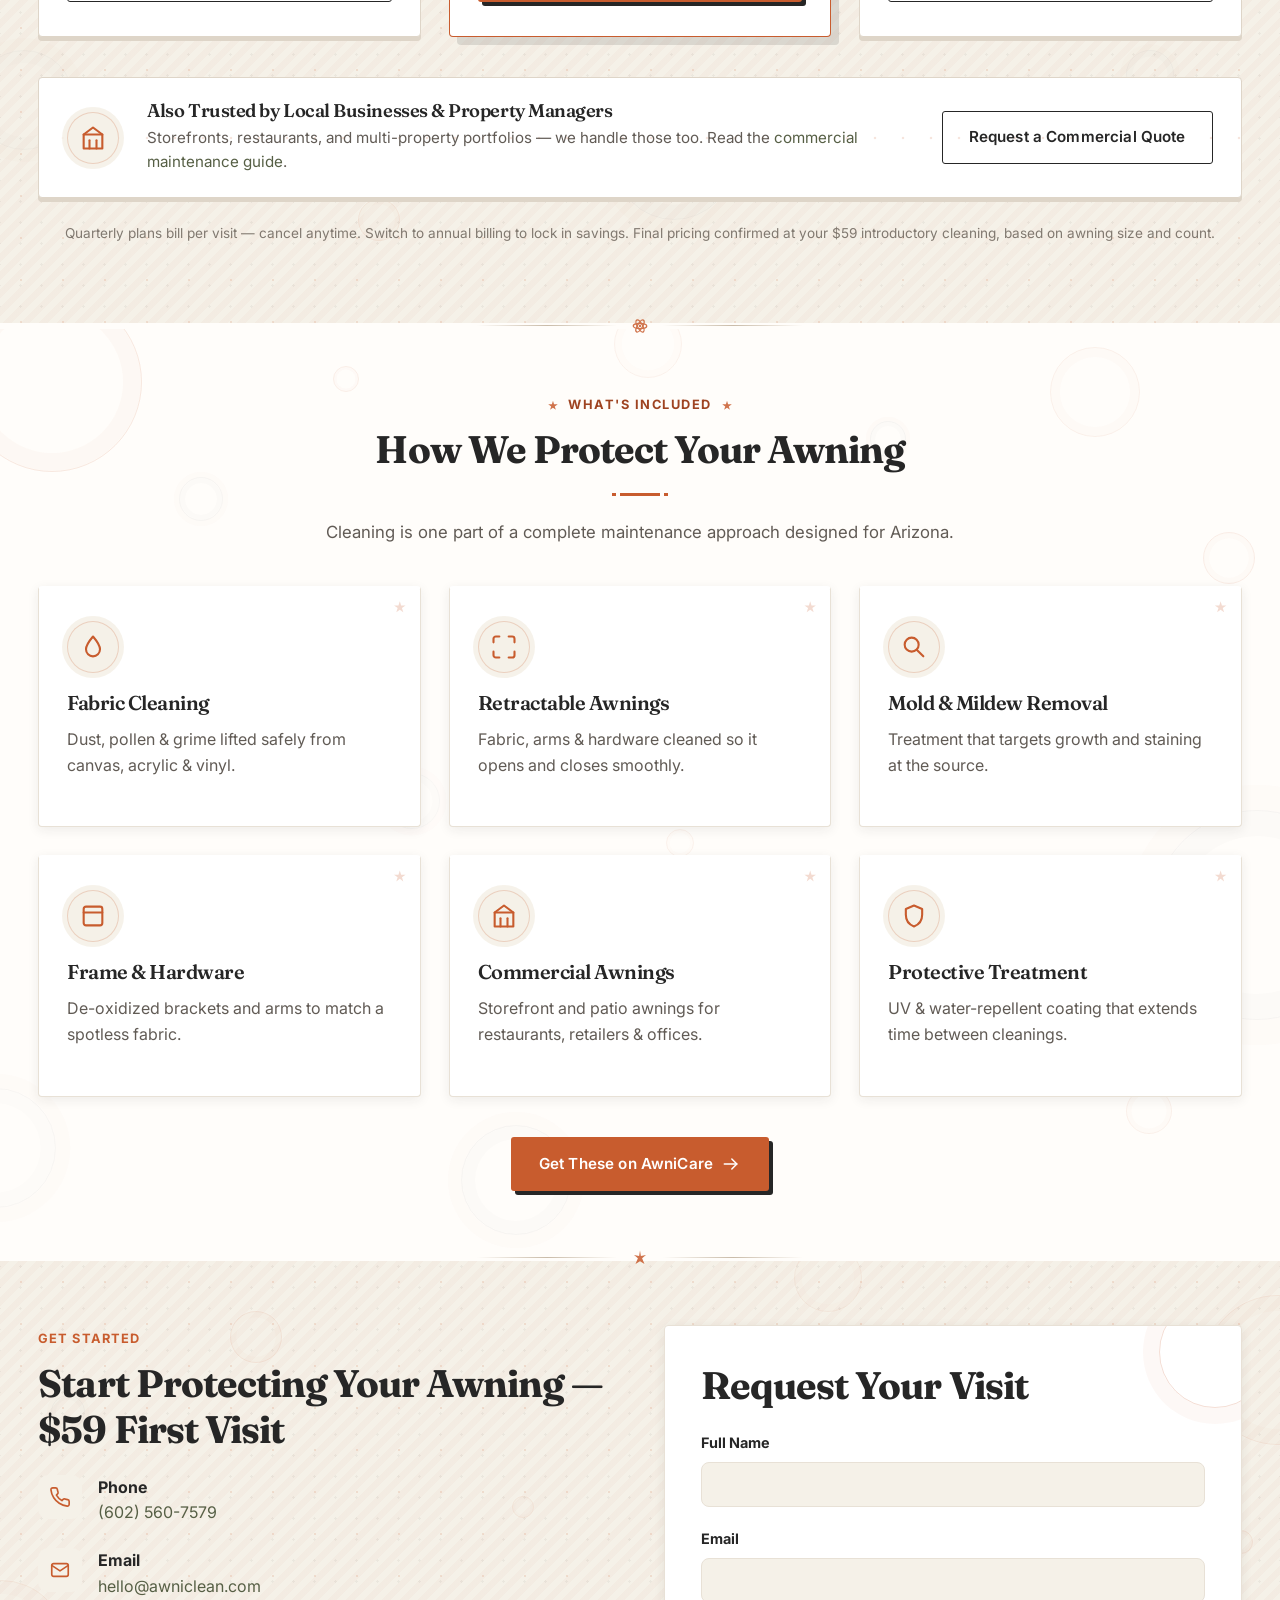
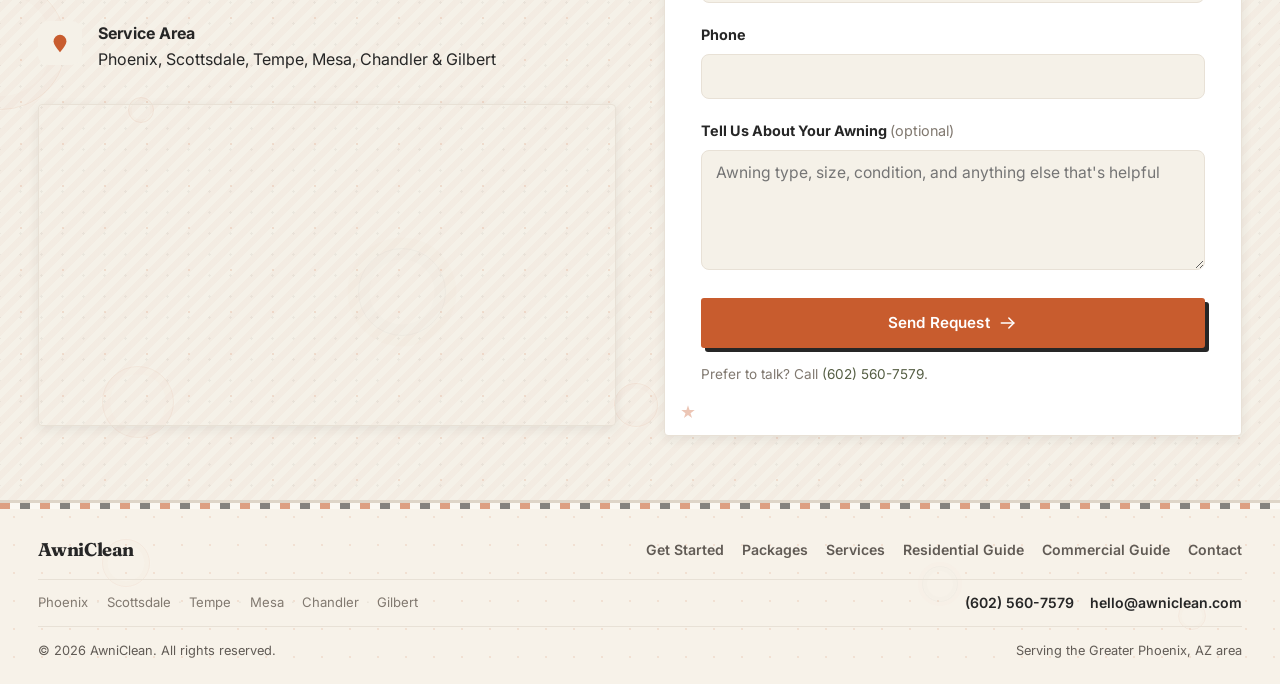
==== commit 9442b778: "Move care guides dropdown to header CTA Refactor navigation layout to remove the dropdown menu from " ====
--- a/index.html
+++ b/index.html
@@ -100,23 +100,15 @@
                     <a href="#packages">Packages</a>
                     <a href="#services">Services</a>
                     <a href="#contact">Contact</a>
-                    <div class="nav-dropdown">
-                        <button type="button" class="nav-dropdown-toggle" aria-expanded="false" aria-haspopup="true">
-                            Care Guides
-                            <svg class="icon caret" aria-hidden="true" viewBox="0 0 12 12"><path fill="currentColor" d="M2.2 4.2a.75.75 0 0 1 1.06 0L6 6.94l2.74-2.74a.75.75 0 1 1 1.06 1.06l-3.27 3.27a.75.75 0 0 1-1.06 0L2.2 5.26a.75.75 0 0 1 0-1.06z"/></svg>
-                        </button>
-                        <ul class="nav-dropdown-menu" role="menu">
-                            <li role="none"><a role="menuitem" href="/care-guide">Residential</a></li>
-                            <li role="none"><a role="menuitem" href="/commercial-guide">Commercial</a></li>
-                        </ul>
-                    </div>
+                    <a href="/care-guide" class="nav-mobile-only">Residential Guide</a>
+                    <a href="/commercial-guide" class="nav-mobile-only">Commercial Guide</a>
                 </nav>
                 <div class="header-cta">
                     <div class="nav-dropdown">
                         <button type="button" class="btn btn-care nav-dropdown-toggle" aria-expanded="false" aria-haspopup="true">
                             <svg class="icon" aria-hidden="true"><use href="images/icons.svg#icon-book"></use></svg>
                             Care Guides
-                            <svg class="icon caret" aria-hidden="true" viewBox="0 0 12 12"><path fill="currentColor" d="M2.2 4.2a.75.75 0 0 1 1.06 0L6 6.94l2.74-2.74a.75.75 0 1 1 1.06 1.06l-3.27 3.27a.75.75 0 0 1-1.06 0L2.2 5.26a.75.75 0 0 1 0-1.06z"/></svg>
+                            <span class="caret" aria-hidden="true"></span>
                         </button>
                         <ul class="nav-dropdown-menu" role="menu">
                             <li role="none"><a role="menuitem" href="/care-guide">Residential</a></li>
--- a/css/style.css
+++ b/css/style.css
@@ -254,44 +254,48 @@
 .nav-dropdown-toggle {
   display: inline-flex;
   align-items: center;
-  gap: 6px;
+  gap: 8px;
   cursor: pointer;
   font: inherit;
 }
 .nav-dropdown-toggle .caret {
-  width: 12px;
-  height: 12px;
-  fill: currentColor;
-  stroke: none;
+  width: 0;
+  height: 0;
+  border-left: 4px solid transparent;
+  border-right: 4px solid transparent;
+  border-top: 5px solid currentColor;
   transition: transform 0.2s ease;
 }
-.nav-dropdown.open .nav-dropdown-toggle .caret,
-.nav-dropdown:hover .nav-dropdown-toggle .caret {
+.nav-dropdown.open .nav-dropdown-toggle .caret {
   transform: rotate(180deg);
 }
 .nav-dropdown-menu {
   display: none;
   position: absolute;
-  top: calc(100% + 8px);
-  left: 0;
-  min-width: 180px;
+  top: calc(100% + 10px);
+  right: 0;
+  left: auto;
+  min-width: 200px;
   margin: 0;
   padding: 8px 0;
   list-style: none;
   background: var(--white);
-  border: 1px solid var(--gray-200);
-  border-radius: 4px;
+  border: 2px solid var(--terracotta);
+  border-radius: 3px;
   box-shadow: 4px 4px 0 var(--navy);
-  z-index: 120;
-}
-.nav-dropdown.open .nav-dropdown-menu,
-.nav-dropdown:hover .nav-dropdown-menu,
-.nav-dropdown:focus-within .nav-dropdown-menu {
+  z-index: 200;
+}
+.nav-dropdown-menu li {
+  list-style: none;
+  margin: 0;
+  padding: 0;
+}
+.nav-dropdown.open .nav-dropdown-menu {
   display: block;
 }
 .nav-dropdown-menu a {
   display: block;
-  padding: 10px 16px;
+  padding: 11px 18px;
   font-family: var(--font-body);
   font-weight: 600;
   font-size: 0.92rem;
@@ -309,27 +313,8 @@
   color: var(--terracotta);
   background: rgba(200, 92, 46, 0.08);
 }
-.header-cta .nav-dropdown-menu {
-  left: auto;
-  right: 0;
-}
-.site-nav > .nav-dropdown {
+.nav-mobile-only {
   display: none;
-}
-.site-nav .nav-dropdown-toggle {
-  position: relative;
-  padding: 4px 0;
-  background: none;
-  border: none;
-  font-family: var(--font-body);
-  font-weight: 600;
-  font-size: 0.95rem;
-  color: var(--gray-900);
-}
-.site-nav .nav-dropdown-toggle:hover,
-.site-nav .nav-dropdown.open .nav-dropdown-toggle,
-.site-nav .nav-dropdown-toggle.active {
-  color: var(--terracotta);
 }
 
 .nav-toggle {
@@ -1076,34 +1061,18 @@
     border-bottom: 1px solid var(--gray-200);
     gap: 18px;
   }
-  .site-nav > .nav-dropdown { display: block; width: 100%; }
-  .site-nav .nav-dropdown { width: 100%; }
-  .site-nav .nav-dropdown-menu {
-    position: static;
-    display: none;
-    min-width: 0;
-    width: 100%;
-    margin-top: 8px;
-    box-shadow: none;
-    border: none;
-    border-left: 2px solid var(--terracotta);
-    border-radius: 0;
-    padding: 0 0 0 12px;
-    background: transparent;
-  }
-  .site-nav .nav-dropdown.open .nav-dropdown-menu {
+  .nav-mobile-only {
     display: block;
-  }
-  .site-nav .nav-dropdown:hover .nav-dropdown-menu,
-  .site-nav .nav-dropdown:focus-within .nav-dropdown-menu {
-    display: none;
-  }
-  .site-nav .nav-dropdown.open:hover .nav-dropdown-menu,
-  .site-nav .nav-dropdown.open:focus-within .nav-dropdown-menu {
-    display: block;
-  }
-  .site-nav .nav-dropdown-menu a {
-    padding: 10px 0;
+    position: relative;
+    padding: 4px 0;
+    font-family: var(--font-body);
+    font-weight: 600;
+    font-size: 0.95rem;
+    color: var(--gray-900);
+  }
+  .nav-mobile-only:hover {
+    color: var(--terracotta-dark);
+    text-decoration: none;
   }
   .nav-divider { display: none; }
   section { padding: 52px 0; }
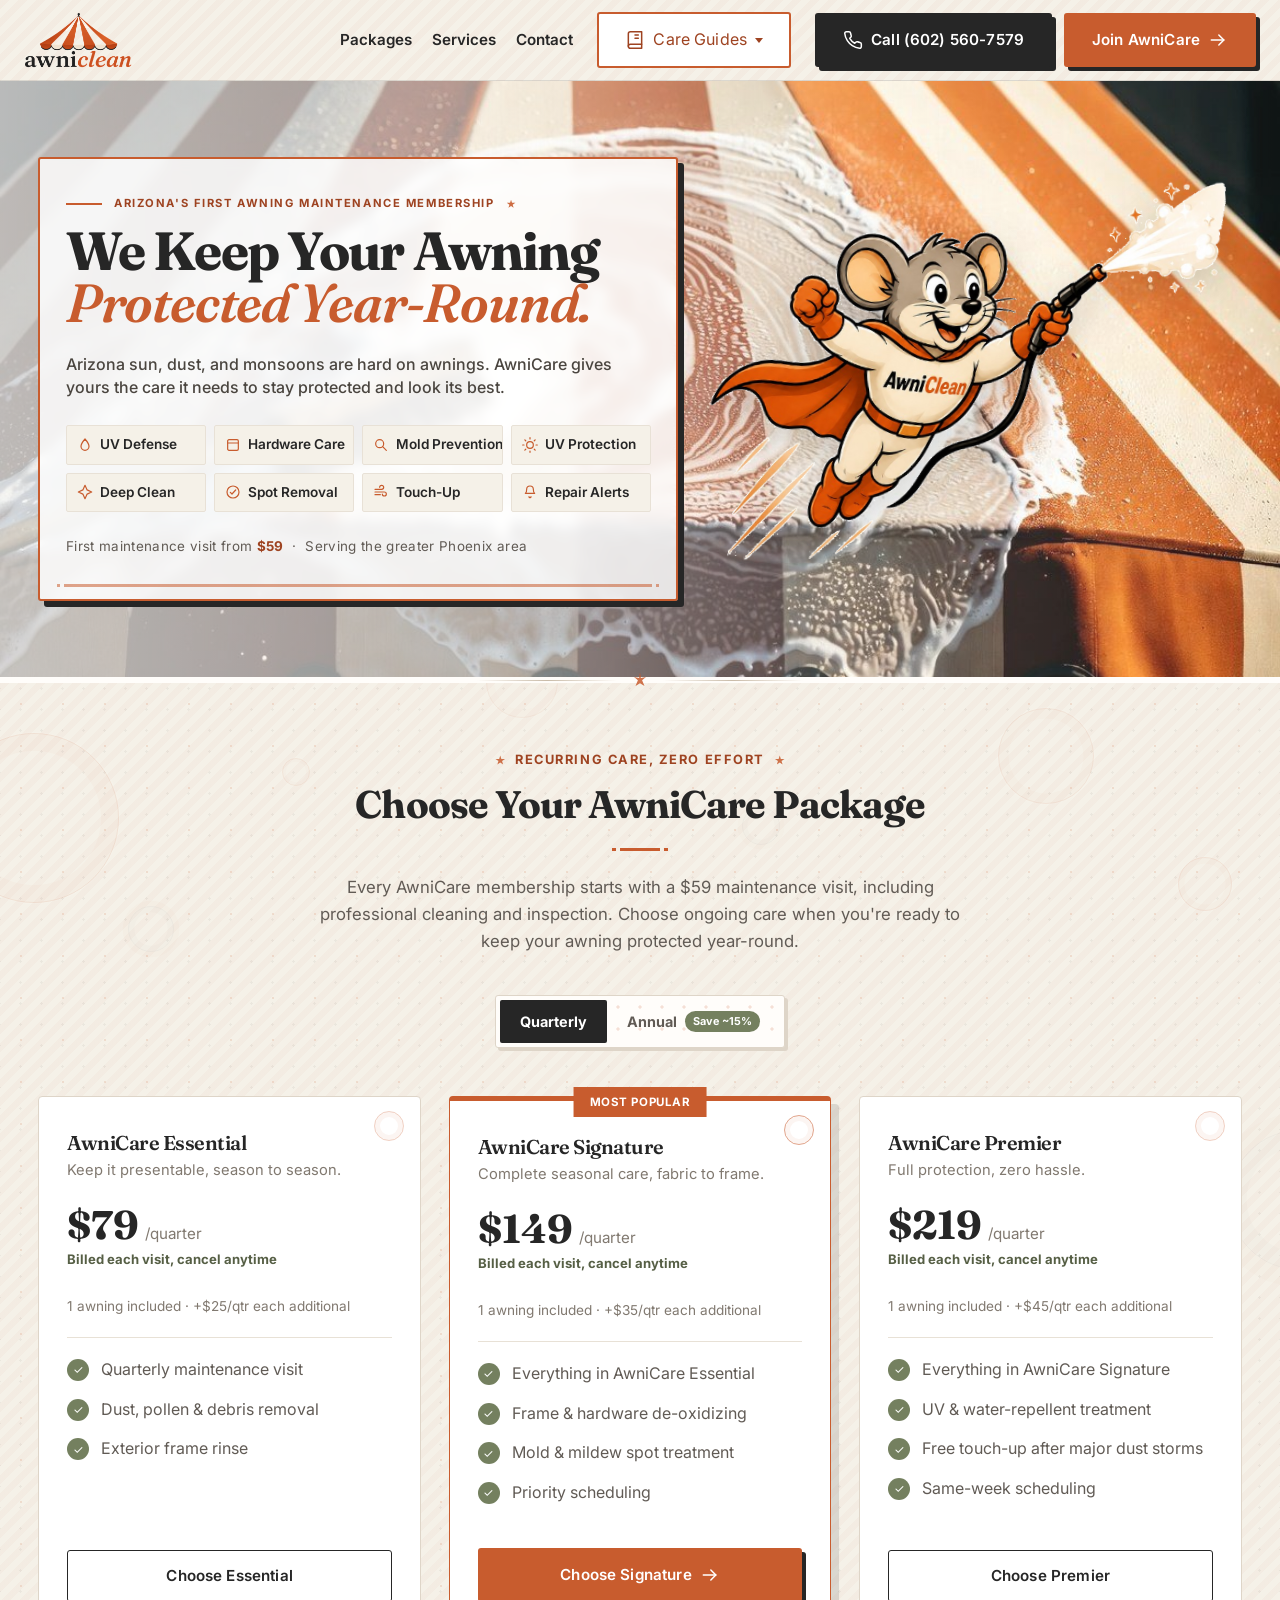
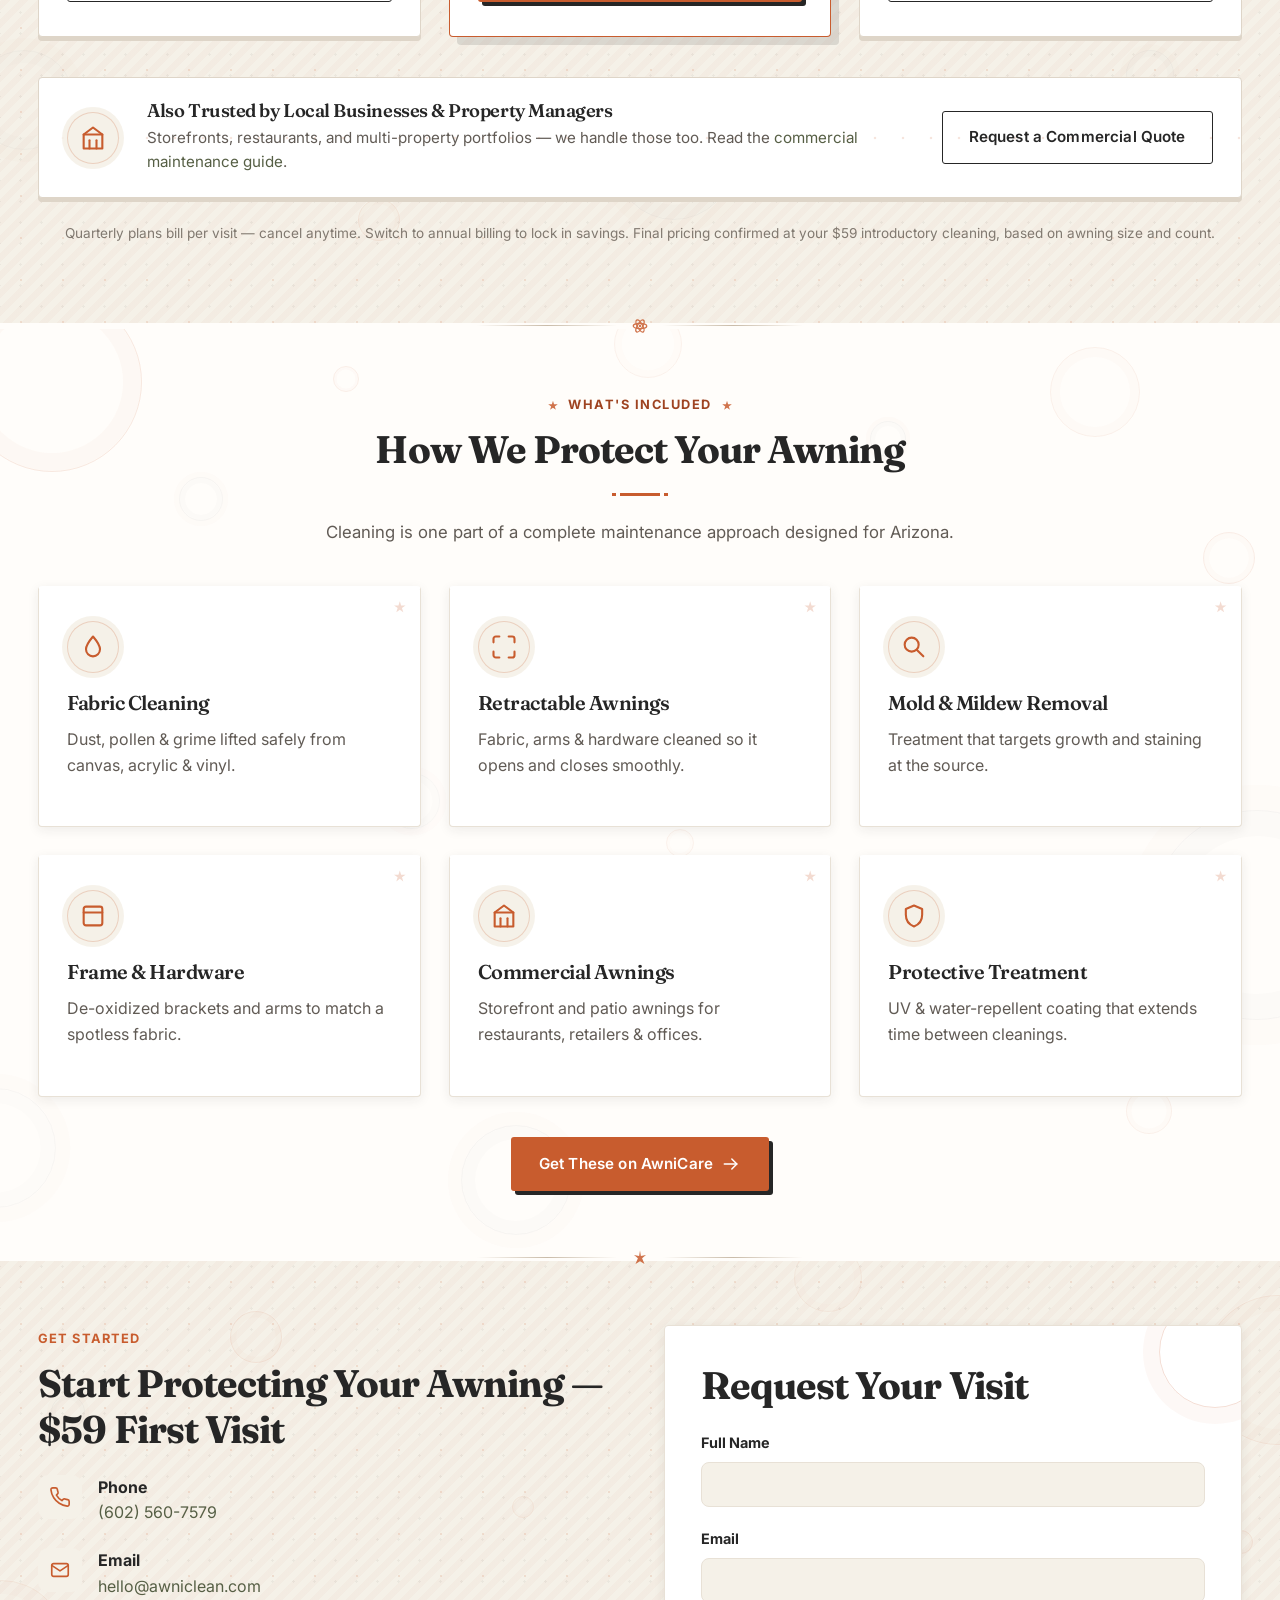
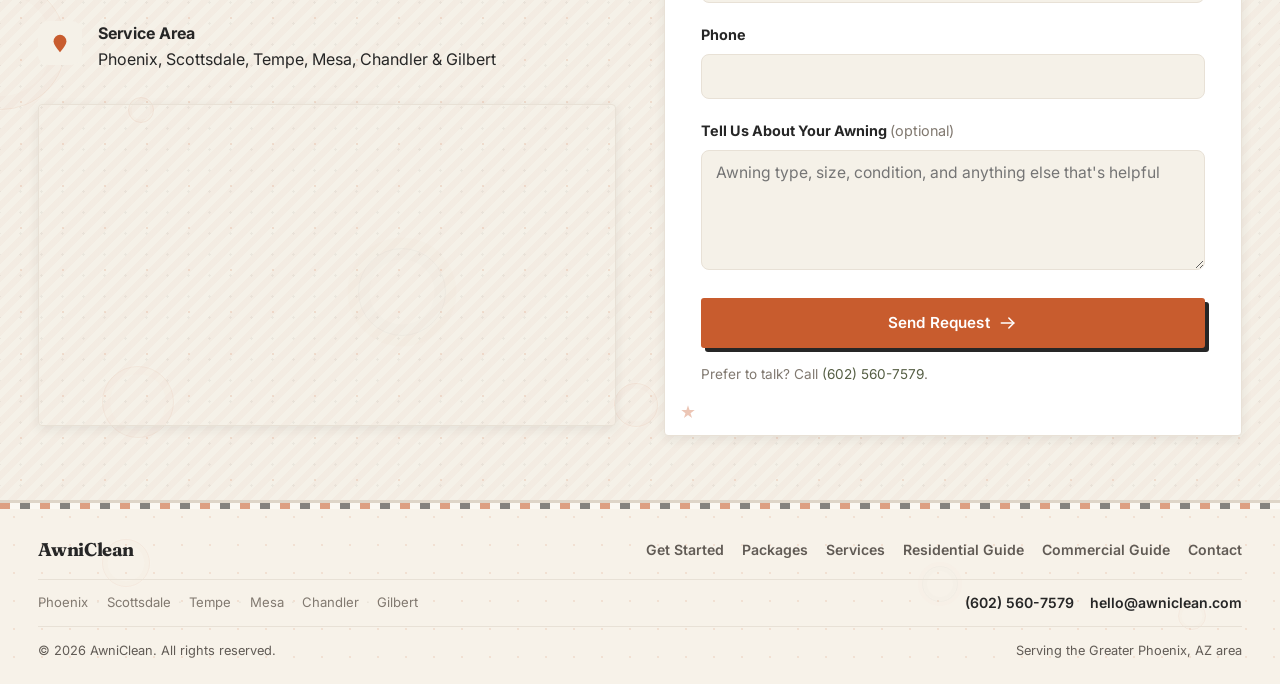
==== commit 7fd66d78: "Header/nav cleanup and stylesheet cache-bust Add cache-busting ?v=20260807 to stylesheet links and r" ====
--- a/index.html
+++ b/index.html
@@ -35,7 +35,7 @@
             href="https://fonts.googleapis.com/css2?family=Fraunces:ital,wght@0,500;0,600;0,700;1,600&family=Inter:wght@400;500;600;700&display=swap"
             rel="stylesheet"
         />
-        <link rel="stylesheet" href="css/style.css" />
+        <link rel="stylesheet" href="css/style.css?v=20260807" />
 
         <script type="application/ld+json">
             {
@@ -100,10 +100,6 @@
                     <a href="#packages">Packages</a>
                     <a href="#services">Services</a>
                     <a href="#contact">Contact</a>
-                    <a href="/care-guide" class="nav-mobile-only">Residential Guide</a>
-                    <a href="/commercial-guide" class="nav-mobile-only">Commercial Guide</a>
-                </nav>
-                <div class="header-cta">
                     <div class="nav-dropdown">
                         <button type="button" class="btn btn-care nav-dropdown-toggle" aria-expanded="false" aria-haspopup="true">
                             <svg class="icon" aria-hidden="true"><use href="images/icons.svg#icon-book"></use></svg>
@@ -115,6 +111,8 @@
                             <li role="none"><a role="menuitem" href="/commercial-guide">Commercial</a></li>
                         </ul>
                     </div>
+                </nav>
+                <div class="header-cta">
                     <a href="tel:+16025607579" class="btn btn-call"
                         ><svg class="icon"><use href="images/icons.svg#icon-phone"></use></svg>
                         Call (602) 560-7579</a
--- a/css/style.css
+++ b/css/style.css
@@ -313,8 +313,12 @@
   color: var(--terracotta);
   background: rgba(200, 92, 46, 0.08);
 }
-.nav-mobile-only {
-  display: none;
+.site-nav .nav-dropdown {
+  margin-left: 4px;
+}
+.site-nav .nav-dropdown-menu {
+  left: 0;
+  right: auto;
 }
 
 .nav-toggle {
@@ -1060,19 +1064,22 @@
     padding: 20px 24px;
     border-bottom: 1px solid var(--gray-200);
     gap: 18px;
-  }
-  .nav-mobile-only {
+    z-index: 150;
+  }
+  .site-nav .nav-dropdown {
+    margin-left: 0;
+    width: 100%;
+  }
+  .site-nav .nav-dropdown-menu {
+    position: static;
+    display: none;
+    min-width: 0;
+    width: 100%;
+    margin-top: 8px;
+    box-shadow: none;
+  }
+  .site-nav .nav-dropdown.open .nav-dropdown-menu {
     display: block;
-    position: relative;
-    padding: 4px 0;
-    font-family: var(--font-body);
-    font-weight: 600;
-    font-size: 0.95rem;
-    color: var(--gray-900);
-  }
-  .nav-mobile-only:hover {
-    color: var(--terracotta-dark);
-    text-decoration: none;
   }
   .nav-divider { display: none; }
   section { padding: 52px 0; }
@@ -1429,8 +1436,10 @@
     padding: 11px 14px;
     font-size: 0.85rem;
   }
-  .header-cta .btn-care { padding-left: 12px; padding-right: 12px; }
-  .header-cta .nav-dropdown-toggle.btn-care { padding-left: 12px; padding-right: 12px; }
+  .site-nav .btn-care {
+    padding-left: 12px;
+    padding-right: 12px;
+  }
 }
 
 /* ==========================================================================
